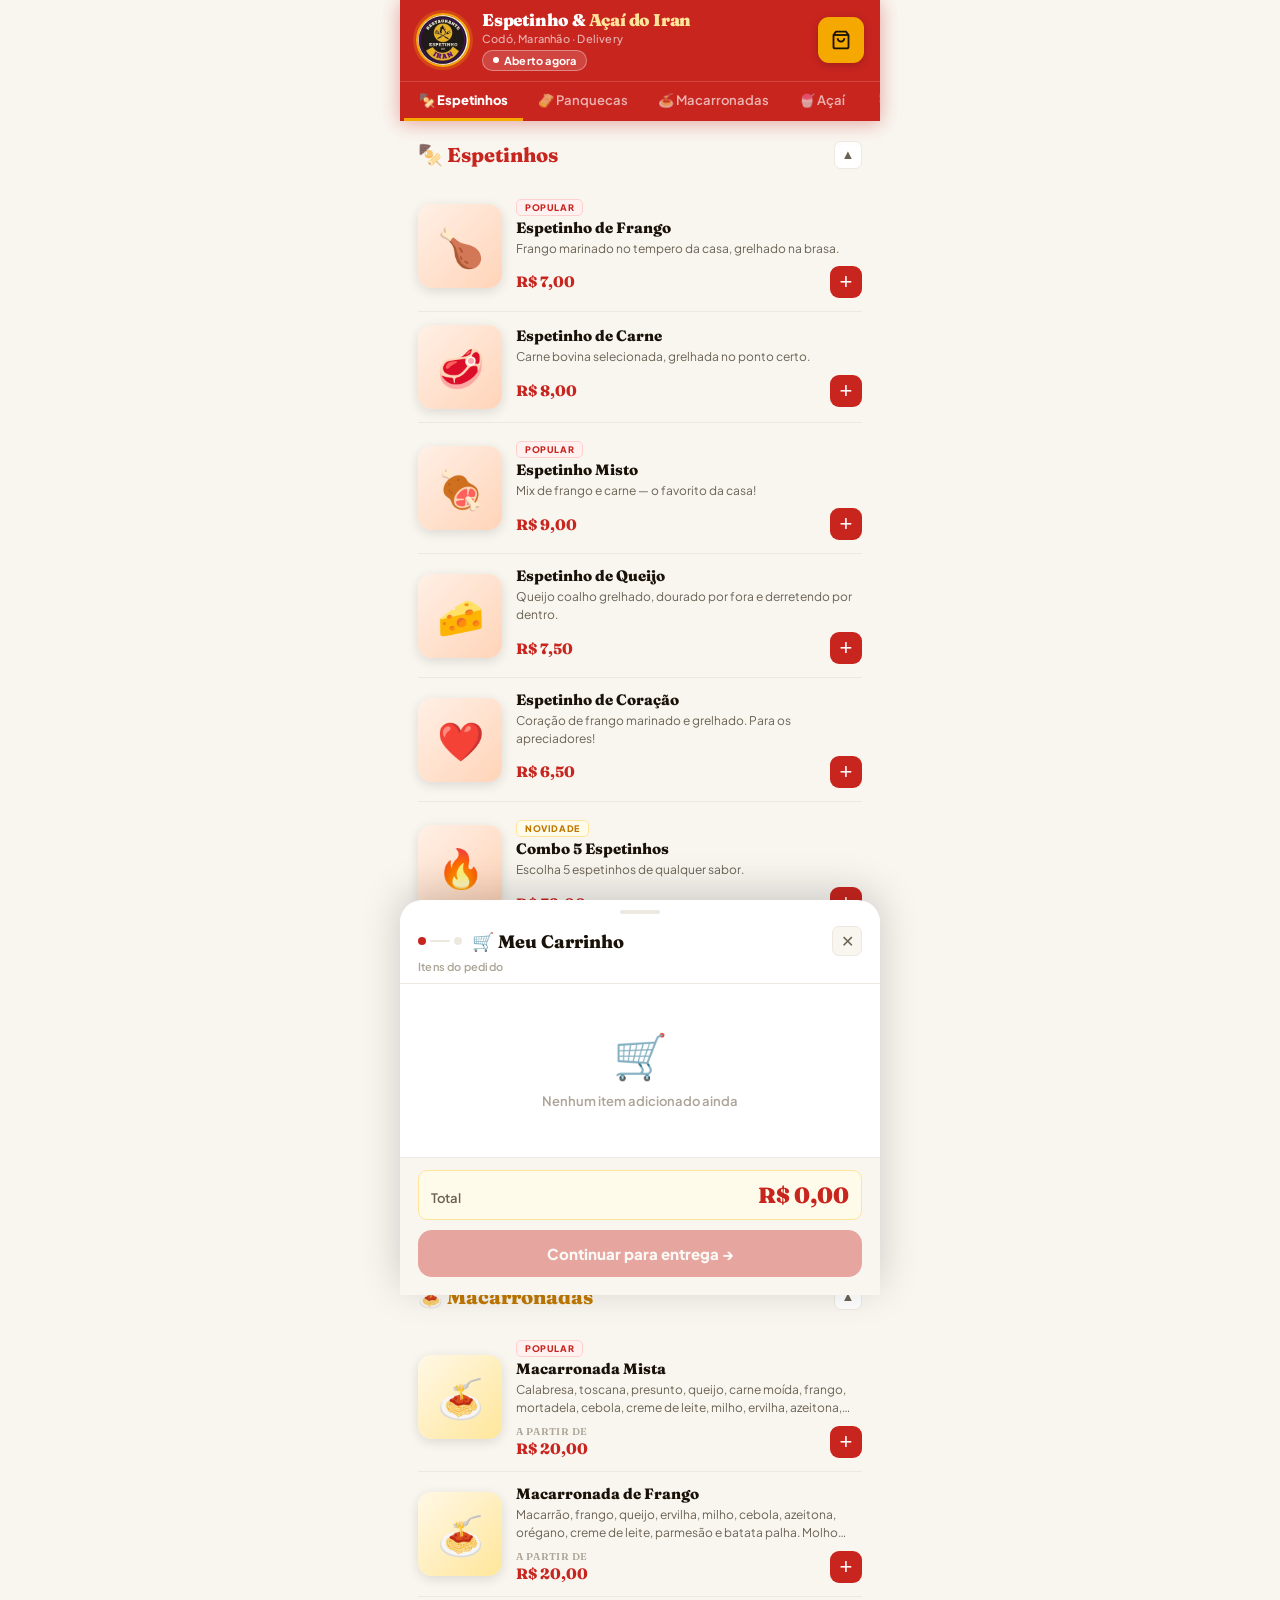
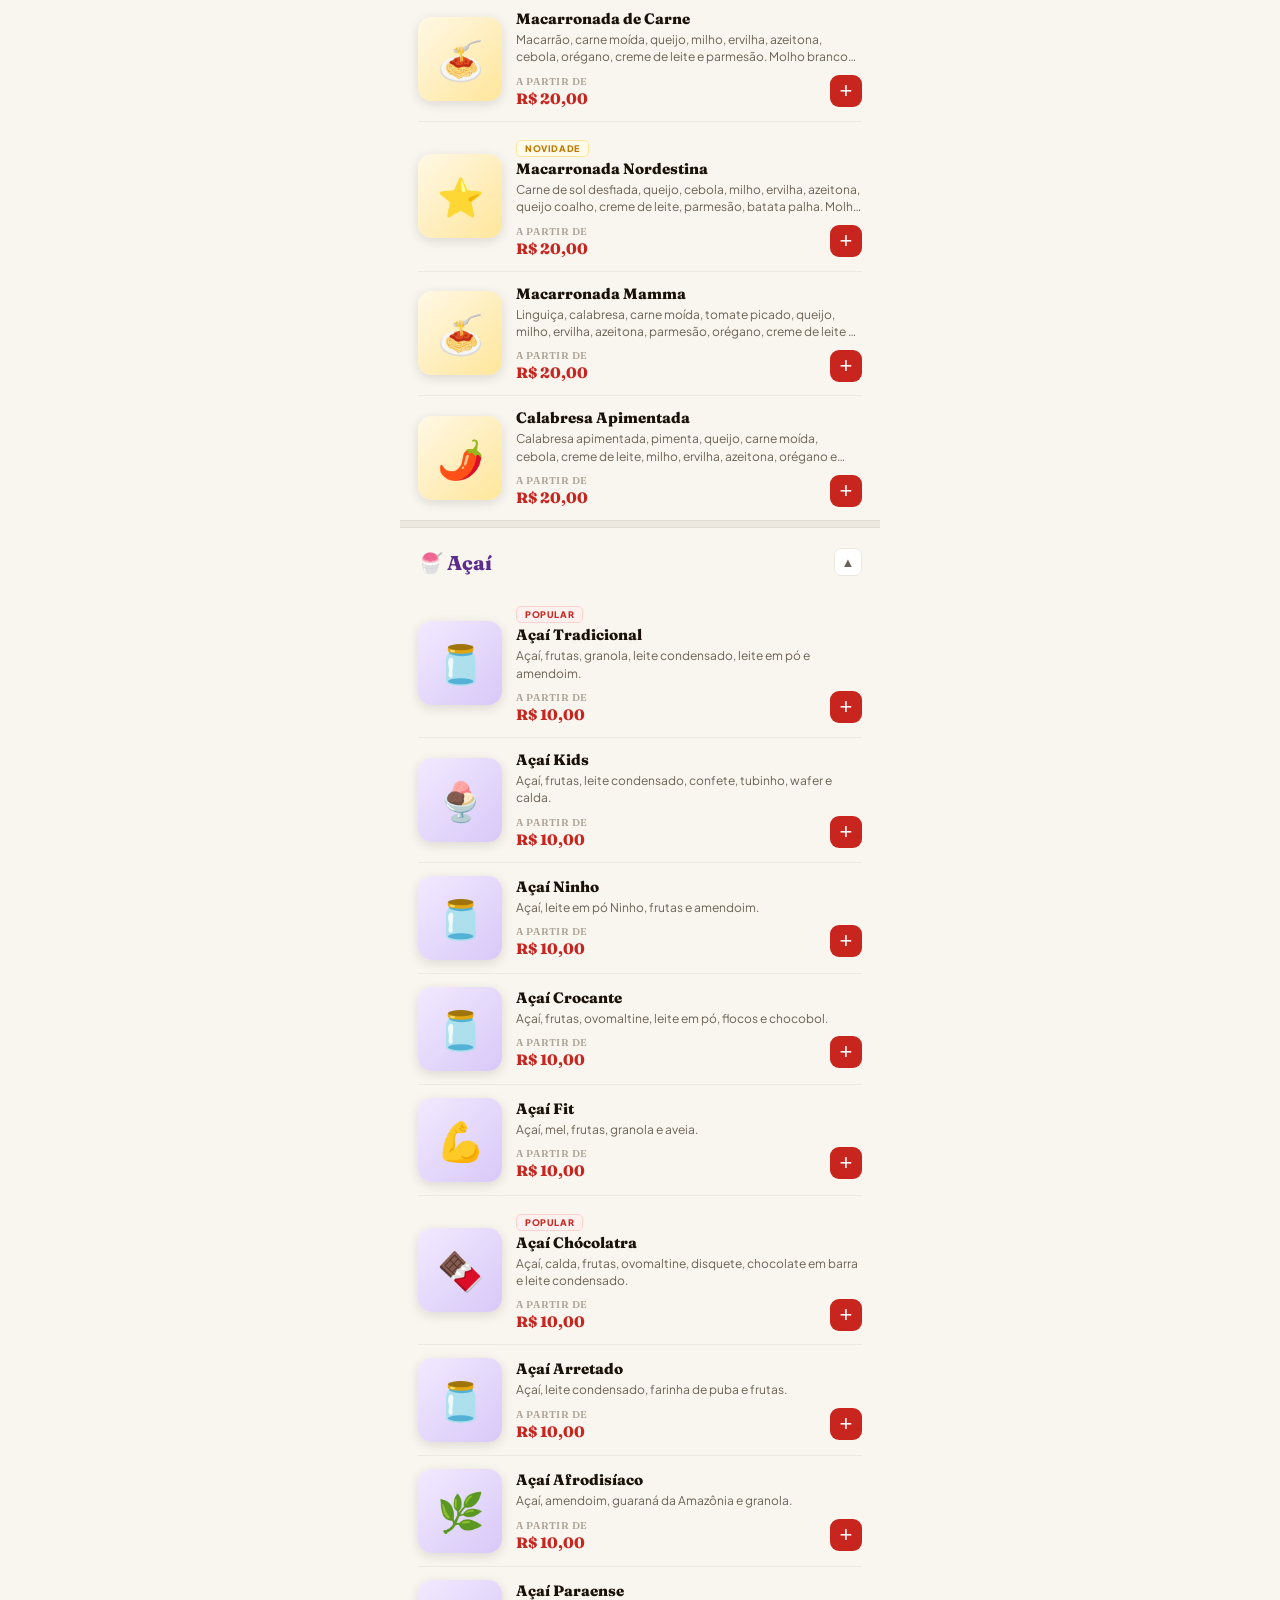
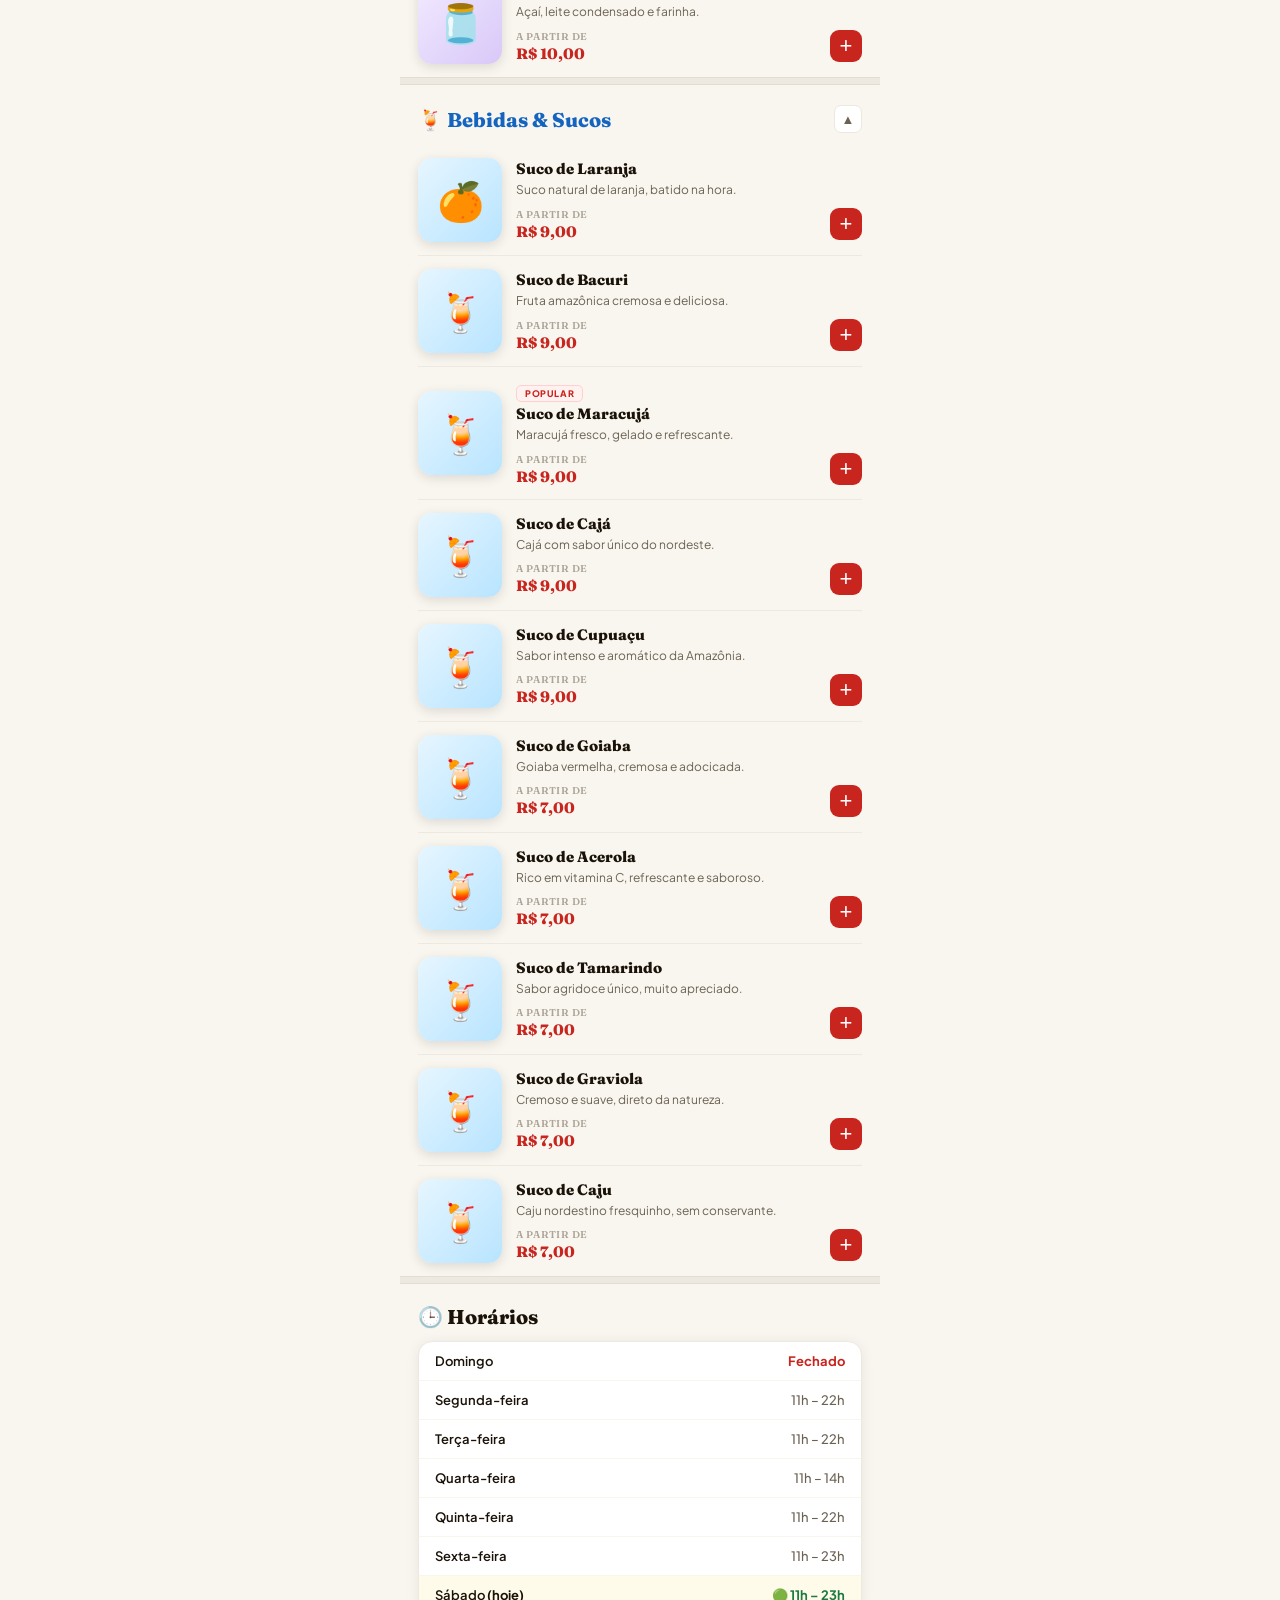
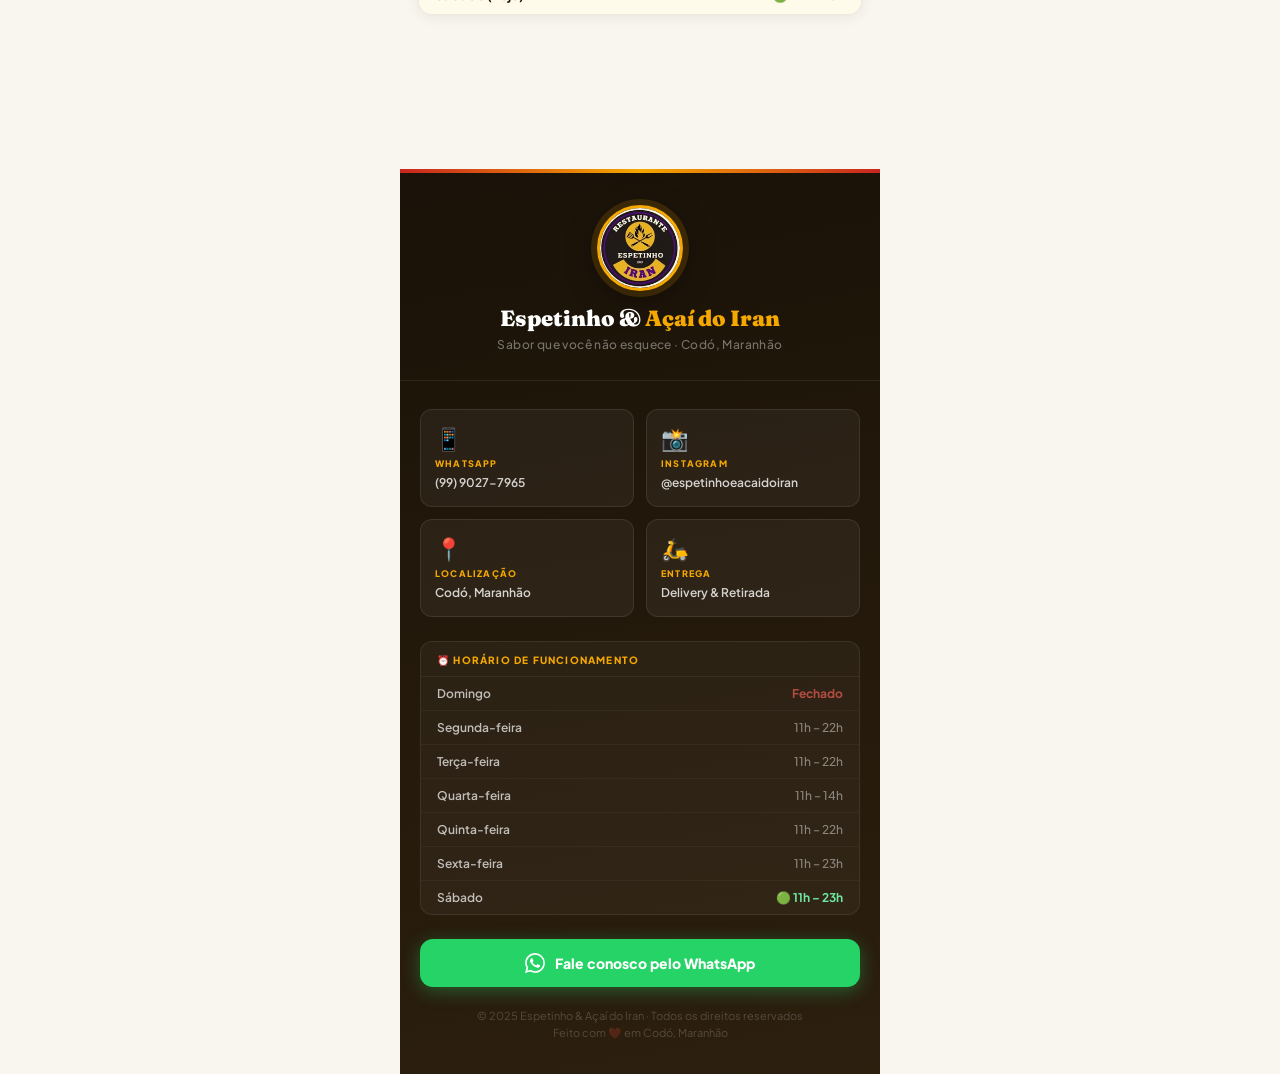
==== index.html @ 19e2e1e9 "Add files via upload" ====
<!DOCTYPE html>
<html lang="pt-BR">
<head>
  <meta charset="UTF-8">
  <meta name="viewport" content="width=device-width, initial-scale=1.0, maximum-scale=1.0, user-scalable=no">
  <meta name="description" content="Espetinho e Açaí do Iran — Delivery em Codó, MA">
  <title>Espetinho &amp; Açaí do Iran</title>
  <link rel="preconnect" href="https://fonts.googleapis.com">
  <link href="https://fonts.googleapis.com/css2?family=Fraunces:ital,opsz,wght@0,9..144,700;0,9..144,800;0,9..144,900&family=Plus+Jakarta+Sans:wght@400;500;600;700;800&display=swap" rel="stylesheet">
  <link rel="stylesheet" href="style.css">
</head>
<body>

<!-- ═══════════════ HEADER ═══════════════ -->
<header class="app-header">
  <div class="header-top">
    <img id="logoImg" alt="Logo Espetinho do Iran" class="logo-img">
    <div class="header-info">
      <div class="header-name">Espetinho &amp; <span>Açaí do Iran</span></div>
      <div class="header-sub">Codó, Maranhão · Delivery</div>
      <div class="status-pill open" id="statusPill">
        <span class="status-dot"></span>
        <span id="statusTxt">Aberto agora</span>
      </div>
    </div>
    <button class="header-cart-btn" onclick="openCart()" title="Ver carrinho">
      <svg width="20" height="20" viewBox="0 0 24 24" fill="none" stroke="currentColor" stroke-width="2.2">
        <path d="M6 2L3 6v14a2 2 0 002 2h14a2 2 0 002-2V6l-3-4z"/>
        <line x1="3" y1="6" x2="21" y2="6"/>
        <path d="M16 10a4 4 0 01-8 0"/>
      </svg>
      <span class="cart-count-badge" id="cartBadge">0</span>
    </button>
  </div>

  <div class="cat-tabs-wrap">
    <div class="cat-tabs" id="catTabsEl">
      <button class="cat-tab active" data-sec="sec-esp">🍢 Espetinhos</button>
      <button class="cat-tab" data-sec="sec-panq">🫔 Panquecas</button>
      <button class="cat-tab" data-sec="sec-mac">🍝 Macarronadas</button>
      <button class="cat-tab" data-sec="sec-acai">🍧 Açaí</button>
      <button class="cat-tab" data-sec="sec-beb">🍹 Bebidas</button>
      <button class="cat-tab" data-sec="sec-horarios">🕒 Horários</button>
    </div>
  </div>
</header>

<!-- Closed banner -->
<div id="closedBanner">
  <p>🕒 <strong>Fechado no momento.</strong> Monte seu pedido — enviaremos quando abrirmos.</p>
</div>

<!-- ═══════════════ MAIN ═══════════════ -->
<main class="main-scroll">

  <!-- ESPETINHOS -->
  <div id="sec-esp">
    <div class="section-head">
      <div class="section-title" style="color:var(--red)">🍢 Espetinhos</div>
      <button class="section-toggle" onclick="toggleSection('items-esp',this)">▲</button>
    </div>
    <div class="item-list section-items" id="items-esp"></div>
  </div>

  <div class="section-divider"></div>

  <!-- PANQUECAS -->
  <div id="sec-panq">
    <div class="section-head">
      <div class="section-title" style="color:var(--yellow-dk)">🫔 Panquecas</div>
      <button class="section-toggle" onclick="toggleSection('items-panq',this)">▲</button>
    </div>
    <div class="item-list section-items" id="items-panq"></div>
  </div>

  <div class="section-divider"></div>

  <!-- MACARRONADAS -->
  <div id="sec-mac">
    <div class="section-head">
      <div class="section-title" style="color:var(--yellow-dk)">🍝 Macarronadas</div>
      <button class="section-toggle" onclick="toggleSection('items-mac',this)">▲</button>
    </div>
    <div class="item-list section-items" id="items-mac"></div>
  </div>

  <div class="section-divider"></div>

  <!-- AÇAÍ -->
  <div id="sec-acai">
    <div class="section-head">
      <div class="section-title" style="color:var(--purple)">🍧 Açaí</div>
      <button class="section-toggle" onclick="toggleSection('items-acai',this)">▲</button>
    </div>
    <div class="item-list section-items" id="items-acai"></div>
  </div>

  <div class="section-divider"></div>

  <!-- BEBIDAS -->
  <div id="sec-beb">
    <div class="section-head">
      <div class="section-title" style="color:#1565C0">🍹 Bebidas &amp; Sucos</div>
      <button class="section-toggle" onclick="toggleSection('items-beb',this)">▲</button>
    </div>
    <div class="item-list section-items" id="items-beb"></div>
  </div>

  <div class="section-divider"></div>

  <!-- HORÁRIOS -->
  <div id="sec-horarios">
    <div class="section-head">
      <div class="section-title">🕒 Horários</div>
    </div>
    <div class="schedule-wrap">
      <div id="scheduleRows"></div>
    </div>
  </div>

</main>

<!-- ═══════════════ FOOTER ═══════════════ -->
<footer class="site-footer">
  <div class="footer-hero">
    <img id="footerLogoImg" alt="Logo" class="footer-logo">
    <div class="footer-brand-name">Espetinho &amp; <span>Açaí do Iran</span></div>
    <div class="footer-tagline">Sabor que você não esquece · Codó, Maranhão</div>
  </div>

  <div class="footer-grid">
    <div class="footer-card">
      <span class="footer-card-icon">📱</span>
      <span class="footer-card-label">WhatsApp</span>
      <span class="footer-card-val">
        <a href="https://wa.me/5599027965">(99) 9027-7965</a>
      </span>
    </div>
    <div class="footer-card">
      <span class="footer-card-icon">📸</span>
      <span class="footer-card-label">Instagram</span>
      <span class="footer-card-val">
        <a href="https://instagram.com/espetinhoeacaidoiran" target="_blank">@espetinhoeacaidoiran</a>
      </span>
    </div>
    <div class="footer-card">
      <span class="footer-card-icon">📍</span>
      <span class="footer-card-label">Localização</span>
      <span class="footer-card-val">Codó, Maranhão</span>
    </div>
    <div class="footer-card">
      <span class="footer-card-icon">🛵</span>
      <span class="footer-card-label">Entrega</span>
      <span class="footer-card-val">Delivery &amp; Retirada</span>
    </div>
  </div>

  <div class="footer-hours">
    <div class="footer-hours-title">⏰ Horário de Funcionamento</div>
    <div id="footerSchRows"></div>
  </div>

  <a href="https://wa.me/5599027965" class="footer-cta" target="_blank">
    <svg width="20" height="20" fill="currentColor" viewBox="0 0 24 24">
      <path d="M17.472 14.382c-.297-.149-1.758-.867-2.03-.967-.273-.099-.471-.148-.67.15-.197.297-.767.966-.94 1.164-.173.199-.347.223-.644.075-.297-.15-1.255-.463-2.39-1.475-.883-.788-1.48-1.761-1.653-2.059-.173-.297-.018-.458.13-.606.134-.133.298-.347.446-.52.149-.174.198-.298.298-.497.099-.198.05-.371-.025-.52-.075-.149-.669-1.612-.916-2.207-.242-.579-.487-.5-.669-.51-.173-.008-.371-.01-.57-.01-.198 0-.52.074-.792.372-.272.297-1.04 1.016-1.04 2.479 0 1.462 1.065 2.875 1.213 3.074.149.198 2.096 3.2 5.077 4.487.709.306 1.262.489 1.694.625.712.227 1.36.195 1.871.118.571-.085 1.758-.719 2.006-1.413.248-.694.248-1.289.173-1.413-.074-.124-.272-.198-.57-.347m-5.421 7.403h-.004a9.87 9.87 0 01-5.031-1.378l-.361-.214-3.741.982.998-3.648-.235-.374a9.86 9.86 0 01-1.51-5.26c.001-5.45 4.436-9.884 9.888-9.884 2.64 0 5.122 1.03 6.988 2.898a9.825 9.825 0 012.893 6.994c-.003 5.45-4.437 9.884-9.885 9.884m8.413-18.297A11.815 11.815 0 0012.05 0C5.495 0 .16 5.335.157 11.892c0 2.096.547 4.142 1.588 5.945L.057 24l6.305-1.654a11.882 11.882 0 005.683 1.448h.005c6.554 0 11.89-5.335 11.893-11.893a11.821 11.821 0 00-3.48-8.413z"/>
    </svg>
    Fale conosco pelo WhatsApp
  </a>

  <p class="footer-copy">© 2025 Espetinho &amp; Açaí do Iran · Todos os direitos reservados<br>Feito com ❤️ em Codó, Maranhão</p>
</footer>

<!-- ═══════════════ CART OVERLAY + PANEL ═══════════════ -->
<div class="cart-overlay" id="cartOverlay" onclick="closeCart()"></div>
<div class="cart-panel" id="cartPanel">
  <div class="cart-handle"></div>

  <!-- ── STEP HEADER ── -->
  <div class="cart-head">
    <div class="cart-head-top">
      <div class="cart-steps">
        <span class="cart-step-dot active" id="stepDot1"></span>
        <span class="cart-step-line"></span>
        <span class="cart-step-dot" id="stepDot2"></span>
      </div>
      <h2 id="cartTitle">🛒 Meu Carrinho</h2>
      <button class="cart-close" onclick="closeCart()">✕</button>
    </div>
    <p class="cart-step-label" id="cartStepLabel">Itens do pedido</p>
  </div>

  <!-- ── STEP 1: ITEMS ── -->
  <div class="cart-body" id="cartBody">
    <div class="cart-empty-msg">
      <div class="big">🛒</div>
      <p>Nenhum item adicionado ainda</p>
    </div>
  </div>
  <div class="cart-step1-footer" id="cartStep1Footer">
    <div class="total-row">
      <span class="total-label">Total</span>
      <span class="total-val" id="totalVal">R$ 0,00</span>
    </div>
    <button class="cart-next-btn" id="cartNextBtn" onclick="goToStep2()" disabled>
      Continuar para entrega →
    </button>
  </div>

  <!-- ── STEP 2: DELIVERY + PAYMENT ── -->
  <div class="cart-step2" id="cartStep2" style="display:none">
    <div class="cart-body cart-body-step2">
      <div class="closed-hint" id="closedHint">⏰ Fechado agora — pedido não pode ser enviado</div>

      <div class="step2-section-label">Tipo de entrega</div>
      <div class="delivery-row">
        <div class="del-opt active" id="optDelivery" onclick="setDelivery('delivery')">
          <span class="del-icon">🛵</span>
          <span class="del-label">Delivery</span>
          <span class="del-sub">Entrega em casa</span>
        </div>
        <div class="del-opt" id="optRetirada" onclick="setDelivery('retirada')">
          <span class="del-icon">🏃</span>
          <span class="del-label">Retirada</span>
          <span class="del-sub">No balcão</span>
        </div>
      </div>

      <div class="addr-form show" id="addrForm">
        <div class="step2-section-label">Endereço de entrega</div>
        <div class="form-row">
          <label>Rua / Avenida</label>
          <input class="form-input" id="fRua" type="text" placeholder="Ex: Rua das Flores">
        </div>
        <div class="form-grid">
          <div class="form-row">
            <label>Número</label>
            <input class="form-input" id="fNum" type="text" placeholder="123">
          </div>
          <div class="form-row">
            <label>Complemento</label>
            <input class="form-input" id="fComp" type="text" placeholder="Apto, bloco...">
          </div>
        </div>
        <div class="form-row">
          <label>Bairro</label>
          <input class="form-input" id="fBairro" type="text" placeholder="Ex: Centro">
        </div>
        <div class="form-row">
          <label>Ponto de referência</label>
          <input class="form-input" id="fRef" type="text" placeholder="Próximo ao mercado...">
        </div>
      </div>

      <div class="step2-section-label">Pagamento</div>
      <div class="pay-section">
        <div class="pay-opts">
          <div class="pay-opt active" data-pay="dinheiro" onclick="setPay(this)">💵 Dinheiro</div>
          <div class="pay-opt" data-pay="pix" onclick="setPay(this)">📲 Pix</div>
          <div class="pay-opt" data-pay="cartao" onclick="setPay(this)">💳 Cartão</div>
        </div>
        <div id="trocoRow">
          <div class="form-row" style="margin-top:7px">
            <label>Troco para quanto?</label>
            <input class="form-input" id="fTroco" type="number" placeholder="Ex: 50">
          </div>
        </div>
      </div>

      <div class="step2-section-label">Observações</div>
      <textarea class="obs-area" id="obsArea" placeholder="Ex: sem pimenta, bem passado..."></textarea>

      <!-- mini resumo do pedido -->
      <div class="step2-section-label">Resumo</div>
      <div class="step2-resumo" id="step2Resumo"></div>

      <div class="total-row" style="margin-top:12px">
        <span class="total-label">Total do pedido</span>
        <span class="total-val" id="totalVal2">R$ 0,00</span>
      </div>
    </div>

    <div class="cart-footer">
      <div class="step2-actions">
        <button class="cart-back-btn" onclick="goToStep1()">← Voltar</button>
        <button class="send-btn" id="sendBtn" onclick="sendWhatsApp()" disabled>
          <svg width="17" height="17" fill="currentColor" viewBox="0 0 24 24">
            <path d="M17.472 14.382c-.297-.149-1.758-.867-2.03-.967-.273-.099-.471-.148-.67.15-.197.297-.767.966-.94 1.164-.173.199-.347.223-.644.075-.297-.15-1.255-.463-2.39-1.475-.883-.788-1.48-1.761-1.653-2.059-.173-.297-.018-.458.13-.606.134-.133.298-.347.446-.52.149-.174.198-.298.298-.497.099-.198.05-.371-.025-.52-.075-.149-.669-1.612-.916-2.207-.242-.579-.487-.5-.669-.51-.173-.008-.371-.01-.57-.01-.198 0-.52.074-.792.372-.272.297-1.04 1.016-1.04 2.479 0 1.462 1.065 2.875 1.213 3.074.149.198 2.096 3.2 5.077 4.487.709.306 1.262.489 1.694.625.712.227 1.36.195 1.871.118.571-.085 1.758-.719 2.006-1.413.248-.694.248-1.289.173-1.413-.074-.124-.272-.198-.57-.347m-5.421 7.403h-.004a9.87 9.87 0 01-5.031-1.378l-.361-.214-3.741.982.998-3.648-.235-.374a9.86 9.86 0 01-1.51-5.26c.001-5.45 4.436-9.884 9.888-9.884 2.64 0 5.122 1.03 6.988 2.898a9.825 9.825 0 012.893 6.994c-.003 5.45-4.437 9.884-9.885 9.884m8.413-18.297A11.815 11.815 0 0012.05 0C5.495 0 .16 5.335.157 11.892c0 2.096.547 4.142 1.588 5.945L.057 24l6.305-1.654a11.882 11.882 0 005.683 1.448h.005c6.554 0 11.89-5.335 11.893-11.893a11.821 11.821 0 00-3.48-8.413z"/>
          </svg>
          Enviar pelo WhatsApp
        </button>
      </div>
    </div>
  </div>

</div>

<!-- ═══════════════ ITEM MODAL ═══════════════ -->
<div class="modal-overlay" id="itemModal" onclick="closeModalBg(event)">
  <div class="modal-box">
    <div class="modal-handle"></div>
    <div class="modal-hero esp-bg" id="mHero">
      <span id="mEmoji" style="font-size:76px;position:relative;z-index:1;"></span>
      <button class="modal-close-btn" onclick="closeModalFn()">✕</button>
    </div>
    <div class="modal-info">
      <div class="modal-item-name" id="mName"></div>
      <div class="modal-item-desc" id="mDesc"></div>
      <div class="modal-item-price" id="mPrice"></div>
    </div>
    <div class="modal-body" id="modalBody"></div>
    <div class="modal-footer">
      <div class="qty-row">
        <span class="qty-label">Quantidade</span>
        <button class="qty-mod" onclick="changeQty(-1)">−</button>
        <span class="qty-disp" id="qtyDisp">1</span>
        <button class="qty-mod" onclick="changeQty(1)">+</button>
      </div>
      <button class="add-to-cart-btn" onclick="confirmAdd()">
        Adicionar ao pedido &nbsp;·&nbsp; <span id="addBtnPrice">R$ 0,00</span>
      </button>
    </div>
  </div>
</div>

<!-- TOAST -->
<div class="toast" id="toast"></div>

<script src="app.js"></script>
<script>
  // Inject logo base64 (keeps logo embedded, avoids external file dependency)
  const LOGO_B64 = '[data-uri]';
  document.getElementById('logoImg').src = LOGO_B64;
  document.getElementById('footerLogoImg').src = LOGO_B64;
</script>
</body>
</html>
---- style.css ----
/* ═══════════════════════════════════════════
   ESPETINHO & AÇAÍ DO IRAN — style.css
   ═══════════════════════════════════════════ */

/* ── TOKENS ── */
:root {
  --red:       #C8251F;
  --red-dark:  #9E1C17;
  --red-soft:  #FFF1F0;
  --red-mid:   #FFD0CE;
  --yellow:    #F5A800;
  --yellow-dk: #C07800;
  --yellow-sf: #FFFBEA;
  --yellow-md: #FFE49A;
  --bg:        #F9F6F0;
  --surface:   #FFFFFF;
  --border:    #EDE8E0;
  --text:      #1A1208;
  --muted:     #6B6254;
  --subtle:    #ADA498;
  --green:     #1A7A40;
  --purple:    #5B2D8E;
  --radius:    14px;
  --shadow:    0 2px 14px rgba(0,0,0,.07);
  --shadow-md: 0 6px 28px rgba(0,0,0,.12);
}

/* ── RESET ── */
*, *::before, *::after {
  margin: 0; padding: 0;
  box-sizing: border-box;
  touch-action: manipulation;
}
html { scroll-behavior: smooth; }
body {
  font-family: 'Plus Jakarta Sans', sans-serif;
  background: var(--bg);
  color: var(--text);
  min-height: 100vh;
  max-width: 480px;
  margin: 0 auto;
  position: relative;
}

/* ════════════════════════════
   HEADER
════════════════════════════ */
.app-header {
  background: var(--red);
  position: sticky; top: 0; z-index: 80;
  box-shadow: 0 2px 18px rgba(200,37,31,.4);
}
.header-top {
  display: flex; align-items: center; gap: 12px;
  padding: 10px 16px;
}
.logo-img {
  width: 54px; height: 54px; border-radius: 50%; flex-shrink: 0;
  object-fit: cover;
  border: 2.5px solid var(--yellow);
  box-shadow: 0 0 0 3px rgba(245,168,0,.25);
}
.header-info { flex: 1; min-width: 0; }
.header-name {
  font-family: 'Fraunces', serif;
  font-size: 17px; font-weight: 900;
  color: #fff; line-height: 1.15;
  letter-spacing: -.2px;
}
.header-name span { color: var(--yellow-md); }
.header-sub {
  font-size: 11px; font-weight: 500;
  color: rgba(255,255,255,.65);
  margin-top: 2px; letter-spacing: .2px;
}
.status-pill {
  display: inline-flex; align-items: center; gap: 5px;
  font-size: 11px; font-weight: 700;
  padding: 3px 10px; border-radius: 20px;
  margin-top: 5px; border: 1.5px solid;
  width: fit-content; letter-spacing: .2px;
}
.status-pill.open  { background: rgba(255,255,255,.15); color: #fff; border-color: rgba(255,255,255,.35); }
.status-pill.closed{ background: rgba(0,0,0,.15); color: rgba(255,255,255,.6); border-color: rgba(255,255,255,.15); }
.status-dot { width: 6px; height: 6px; border-radius: 50%; background: currentColor; flex-shrink: 0; }
.status-pill.open .status-dot { animation: blink 1.3s infinite; }
@keyframes blink { 0%,100%{opacity:1} 50%{opacity:.2} }

.header-cart-btn {
  flex-shrink: 0;
  background: var(--yellow); color: var(--text);
  border: none; border-radius: 11px;
  width: 46px; height: 46px;
  display: flex; align-items: center; justify-content: center;
  cursor: pointer; position: relative;
  box-shadow: 0 2px 8px rgba(0,0,0,.2);
  transition: transform .15s, background .15s;
}
.header-cart-btn:hover { background: #e09600; transform: scale(1.06); }
.cart-count-badge {
  position: absolute; top: -5px; right: -5px;
  background: var(--red-dark); color: #fff;
  width: 18px; height: 18px; border-radius: 50%;
  font-size: 10px; font-weight: 800;
  display: none; align-items: center; justify-content: center;
  border: 2px solid var(--red);
}

/* Category tabs */
.cat-tabs-wrap {
  overflow-x: auto; white-space: nowrap;
  scrollbar-width: none;
  border-top: 1px solid rgba(255,255,255,.15);
}
.cat-tabs-wrap::-webkit-scrollbar { display: none; }
.cat-tabs { display: inline-flex; padding: 0 4px; }
.cat-tab {
  display: inline-block; padding: 10px 15px;
  font-family: 'Plus Jakarta Sans', sans-serif;
  font-size: 13px; font-weight: 600;
  color: rgba(255,255,255,.65);
  cursor: pointer; border-bottom: 3px solid transparent;
  transition: all .18s; white-space: nowrap;
  background: none; border-top: none; border-left: none; border-right: none;
}
.cat-tab:hover { color: rgba(255,255,255,.9); }
.cat-tab.active { color: #fff; border-bottom-color: var(--yellow); font-weight: 800; }

/* ── CLOSED BANNER ── */
#closedBanner {
  display: none; background: var(--yellow-sf);
  border-bottom: 1px solid var(--yellow-md);
  padding: 10px 18px; text-align: center;
}
#closedBanner.show { display: block; }
#closedBanner p { color: var(--yellow-dk); font-size: 12px; font-weight: 700; }
#closedBanner strong { color: var(--red); }

/* ════════════════════════════
   MAIN / SECTIONS
════════════════════════════ */
.main-scroll { padding: 0 0 130px; }

.section-head {
  display: flex; align-items: center; justify-content: space-between;
  padding: 20px 18px 12px;
}
.section-title {
  font-family: 'Fraunces', serif;
  font-size: 20px; font-weight: 800;
  display: flex; align-items: center; gap: 8px;
}
.section-toggle {
  width: 28px; height: 28px; border-radius: 7px;
  background: var(--surface); border: 1px solid var(--border);
  display: flex; align-items: center; justify-content: center;
  cursor: pointer; font-size: 13px; color: var(--muted);
  transition: all .15s; user-select: none;
}
.section-toggle:hover { background: var(--border); }
.section-divider {
  height: 8px; background: var(--border);
  border-top: 1px solid #E2DDD4; border-bottom: 1px solid #E2DDD4;
}

/* ════════════════════════════
   ITEM CARDS
════════════════════════════ */
.item-list { padding: 0 18px; display: flex; flex-direction: column; }
.item-card {
  display: flex; align-items: center; gap: 14px;
  padding: 13px 0;
  border-bottom: 1px solid var(--border);
  cursor: pointer; position: relative;
  transition: opacity .12s, background .12s;
  border-radius: 0;
}
.item-card:last-child { border-bottom: none; }
.item-card:active { opacity: .85; }

/* Item thumbnail — real photo */
.item-thumb {
  width: 84px; height: 84px; border-radius: 14px; flex-shrink: 0;
  overflow: hidden;
  box-shadow: 0 3px 12px rgba(0,0,0,.12);
  background: var(--border);
  display: flex; align-items: center; justify-content: center;
  font-size: 38px;
  position: relative;
}
.item-thumb img {
  width: 100%; height: 100%;
  object-fit: cover; display: block;
  transition: transform .3s;
}
.item-card:hover .item-thumb img { transform: scale(1.04); }
/* fallback color per category */
.item-thumb.esp-bg  { background: linear-gradient(135deg,#FFF0E6,#FFD4B8); }
.item-thumb.panq-bg { background: linear-gradient(135deg,#FFFCE6,#FFDEA0); }
.item-thumb.mac-bg  { background: linear-gradient(135deg,#FFF8E6,#FFE69A); }
.item-thumb.acai-bg { background: linear-gradient(135deg,#F2EAFF,#D8C8F8); }
.item-thumb.beb-bg  { background: linear-gradient(135deg,#E6F6FF,#B8E4FF); }

.item-content { flex: 1; min-width: 0; }
.item-badge-row { margin-bottom: 4px; }
.ibadge {
  font-size: 9px; font-weight: 800;
  padding: 2px 8px; border-radius: 5px;
  letter-spacing: .6px; text-transform: uppercase;
}
.ibadge-hot { background: var(--red-soft); color: var(--red); border: 1px solid var(--red-mid); }
.ibadge-new { background: var(--yellow-sf); color: var(--yellow-dk); border: 1px solid var(--yellow-md); }

.item-name {
  font-family: 'Fraunces', serif;
  font-weight: 800; font-size: 15px;
  color: var(--text); margin-bottom: 3px; line-height: 1.2;
}
.item-desc {
  font-size: 12px; font-weight: 400;
  color: var(--muted); line-height: 1.45;
  display: -webkit-box; -webkit-line-clamp: 2;
  -webkit-box-orient: vertical; overflow: hidden;
}
.item-price-row {
  display: flex; align-items: center;
  justify-content: space-between; margin-top: 9px;
}
.item-price {
  font-family: 'Fraunces', serif;
  font-size: 15px; font-weight: 800; color: var(--red);
}
.item-price-from {
  font-size: 10px; font-weight: 600; color: var(--subtle);
  display: block; margin-bottom: 1px; text-transform: uppercase; letter-spacing: .4px;
}
.item-add-btn {
  width: 32px; height: 32px; border-radius: 9px;
  background: var(--red); border: none; color: #fff;
  font-size: 22px; line-height: 1; cursor: pointer;
  display: flex; align-items: center; justify-content: center;
  transition: all .14s; flex-shrink: 0;
}
.item-add-btn:hover { background: var(--red-dark); }
.item-add-btn:active { transform: scale(.9); }

.section-items.collapsed { display: none; }

/* ════════════════════════════
   SCHEDULE
════════════════════════════ */
.schedule-wrap {
  margin: 0 18px 24px;
  background: var(--surface);
  border-radius: var(--radius);
  border: 1px solid var(--border);
  overflow: hidden; box-shadow: var(--shadow);
}
.sch-row {
  display: flex; justify-content: space-between; align-items: center;
  padding: 11px 16px; border-bottom: 1px solid var(--bg);
  font-size: 13px;
}
.sch-row:last-child { border: none; }
.sch-row.today { background: var(--yellow-sf); }
.sch-day { font-weight: 600; }
.sch-time { font-weight: 500; color: var(--muted); }
.sch-time.closed-day { color: var(--red); font-weight: 700; }
.sch-time.open-now   { color: var(--green); font-weight: 700; }

/* ════════════════════════════
   CART PANEL — 2 ETAPAS
════════════════════════════ */
.cart-overlay {
  display: none; position: fixed; inset: 0;
  background: rgba(0,0,0,.5); backdrop-filter: blur(3px);
  z-index: 190; pointer-events: none;
}
.cart-overlay.open { display: block; pointer-events: auto; }

.cart-panel {
  position: fixed; bottom: 0; left: 50%;
  transform: translateX(-50%) translateY(100%);
  width: 100%; max-width: 480px;
  background: var(--surface);
  border-radius: 22px 22px 0 0;
  z-index: 192; max-height: 92vh;
  display: flex; flex-direction: column;
  transition: transform .3s cubic-bezier(.4,0,.2,1);
  box-shadow: 0 -8px 40px rgba(0,0,0,.18);
}
.cart-panel.open { transform: translateX(-50%) translateY(0); }

.cart-handle {
  width: 40px; height: 4px; border-radius: 2px;
  background: var(--border); margin: 10px auto 0; flex-shrink: 0;
}

/* ── HEAD ── */
.cart-head {
  padding: 12px 18px 10px;
  border-bottom: 1px solid var(--border); flex-shrink: 0;
}
.cart-head-top {
  display: flex; align-items: center; gap: 10px;
}
.cart-head h2 {
  font-family: 'Fraunces', serif;
  font-size: 18px; font-weight: 800; flex: 1;
}
.cart-close {
  width: 30px; height: 30px; border-radius: 7px;
  background: var(--bg); border: 1px solid var(--border);
  cursor: pointer; font-size: 16px; color: var(--muted);
  display: flex; align-items: center; justify-content: center;
  transition: all .13s; flex-shrink: 0;
}
.cart-close:hover { background: var(--border); }

/* step dots */
.cart-steps {
  display: flex; align-items: center; gap: 4px; flex-shrink: 0;
}
.cart-step-dot {
  width: 8px; height: 8px; border-radius: 50%;
  background: var(--border); transition: background .2s;
}
.cart-step-dot.active { background: var(--red); }
.cart-step-line {
  width: 20px; height: 2px; background: var(--border); border-radius: 1px;
}
.cart-step-label {
  font-size: 11px; font-weight: 600; color: var(--subtle);
  margin-top: 4px; letter-spacing: .2px;
}

/* ── STEP 1 BODY ── */
.cart-body {
  padding: 6px 18px 12px;
  overflow-y: auto; flex: 1;
  -webkit-overflow-scrolling: touch;
  overscroll-behavior: contain;
}
.cart-empty-msg { text-align: center; padding: 36px 0; color: var(--subtle); }
.cart-empty-msg .big { font-size: 44px; margin-bottom: 10px; }
.cart-empty-msg p { font-size: 13px; font-weight: 600; }

/* ── STEP 1 FOOTER ── */
.cart-step1-footer {
  padding: 12px 18px 18px;
  border-top: 1px solid var(--border);
  background: var(--bg); flex-shrink: 0;
}
.cart-next-btn {
  width: 100%; padding: 14px;
  background: var(--red); color: #fff; border: none;
  border-radius: var(--radius);
  font-family: 'Plus Jakarta Sans', sans-serif;
  font-weight: 800; font-size: 15px; cursor: pointer;
  transition: background .15s;
  margin-top: 10px;
}
.cart-next-btn:hover:not(:disabled) { background: var(--red-dark); }
.cart-next-btn:disabled { opacity: .38; cursor: not-allowed; }

/* ── CART ITEMS ── */
.cart-item-row {
  display: flex; align-items: flex-start; justify-content: space-between;
  gap: 10px; padding: 13px 0;
  border-bottom: 1px solid var(--border);
}
.cart-item-row:last-child { border-bottom: none; }

.ci-tag {
  width: 38px; height: 38px; border-radius: 10px; flex-shrink: 0;
  display: flex; align-items: center; justify-content: center; font-size: 20px;
}
.ci-tag.esp-bg  { background: linear-gradient(135deg,#FFF0E6,#FFD4B8); }
.ci-tag.panq-bg { background: linear-gradient(135deg,#FFFCE6,#FFDEA0); }
.ci-tag.mac-bg  { background: linear-gradient(135deg,#FFF8E6,#FFE69A); }
.ci-tag.acai-bg { background: linear-gradient(135deg,#F2EAFF,#D8C8F8); }
.ci-tag.beb-bg  { background: linear-gradient(135deg,#E6F6FF,#B8E4FF); }

.ci-info { flex: 1; min-width: 0; }
.ci-name {
  font-weight: 800; font-size: 13px;
  color: var(--text); display: block; margin-bottom: 5px; line-height: 1.3;
}
.ci-details { display: flex; flex-direction: column; gap: 2px; }
.ci-det-line {
  font-size: 11px; color: var(--muted);
  font-weight: 600; line-height: 1.4; display: block;
}
.ci-det-line::before { content: '▸ '; opacity: .45; font-size: 9px; }
.ci-qty-row {
  display: flex; align-items: center; gap: 6px; margin-top: 7px;
}
.ci-qty-btn {
  width: 22px; height: 22px; border-radius: 6px;
  background: var(--bg); border: 1.5px solid var(--border);
  cursor: pointer; font-size: 14px; font-weight: 800; color: var(--text);
  display: flex; align-items: center; justify-content: center;
  transition: background .12s; line-height: 1;
}
.ci-qty-btn:hover { background: var(--border); }
.ci-qty-btn.remove { border-color: var(--red-mid); color: var(--red); }
.ci-qty-btn.remove:hover { background: var(--red-soft); }
.ci-qty-num { font-size: 13px; font-weight: 800; min-width: 18px; text-align: center; }

.ci-right { flex-shrink: 0; display: flex; flex-direction: column; align-items: flex-end; gap: 4px; padding-top: 1px; }
.ci-price {
  font-family: 'Fraunces', serif;
  font-size: 15px; font-weight: 800; color: var(--red); white-space: nowrap;
}
.ci-remove {
  background: none; border: 1.5px solid var(--border);
  border-radius: 50%; width: 22px; height: 22px;
  cursor: pointer; color: var(--subtle); font-size: 9px;
  display: flex; align-items: center; justify-content: center;
  transition: all .13s; margin-top: 2px;
}
.ci-remove:hover { background: var(--red-soft); border-color: var(--red-mid); color: var(--red); }

/* ── STEP 2 ── */
.cart-step2 {
  display: flex; flex-direction: column; flex: 1; overflow: hidden;
}
.cart-body-step2 {
  padding: 10px 18px 16px;
  overflow-y: auto; flex: 1;
  -webkit-overflow-scrolling: touch;
  overscroll-behavior: contain;
}
.step2-section-label {
  font-size: 10px; font-weight: 800; color: var(--muted);
  letter-spacing: 1px; text-transform: uppercase;
  margin: 14px 0 8px; display: block;
}
.step2-section-label:first-child { margin-top: 4px; }

/* mini resumo no step2 */
.step2-resumo {
  background: var(--bg); border-radius: 10px;
  border: 1px solid var(--border); overflow: hidden;
}
.step2-resumo-item {
  display: flex; justify-content: space-between; align-items: center;
  padding: 9px 12px; font-size: 12px; font-weight: 700;
  border-bottom: 1px solid var(--border); gap: 8px;
}
.step2-resumo-item:last-child { border-bottom: none; }
.step2-resumo-name { color: var(--text); flex: 1; }
.step2-resumo-qty { color: var(--muted); font-size: 11px; }
.step2-resumo-price { color: var(--red); font-family: 'Fraunces', serif; white-space: nowrap; }

/* step 2 actions */
.step2-actions {
  display: flex; gap: 8px; align-items: stretch;
}
.cart-back-btn {
  flex-shrink: 0; padding: 14px 16px;
  background: var(--bg); color: var(--muted);
  border: 1.5px solid var(--border); border-radius: var(--radius);
  font-family: 'Plus Jakarta Sans', sans-serif;
  font-weight: 700; font-size: 13px; cursor: pointer;
  transition: all .14s; white-space: nowrap;
}
.cart-back-btn:hover { background: var(--border); color: var(--text); }

/* cart footer (step 2 bottom) */
.cart-footer {
  padding: 12px 18px 18px;
  border-top: 1px solid var(--border);
  background: var(--bg); flex-shrink: 0;
}

.closed-hint {
  text-align: center; padding: 9px 12px;
  background: var(--red-soft); border-radius: 8px;
  font-size: 12px; font-weight: 700; color: var(--red);
  margin-bottom: 10px; display: none;
  border: 1px solid var(--red-mid);
}
.closed-hint.show { display: block; }

.delivery-row { display: grid; grid-template-columns: 1fr 1fr; gap: 7px; margin-bottom: 4px; }
.del-opt {
  border: 1.5px solid var(--border); background: var(--surface);
  border-radius: 10px; padding: 10px 8px; text-align: center;
  cursor: pointer; transition: all .14s;
}
.del-opt:hover { border-color: var(--red-mid); }
.del-opt.active { border-color: var(--red); background: var(--red-soft); }
.del-icon { font-size: 18px; display: block; margin-bottom: 3px; }
.del-label { font-size: 12px; font-weight: 700; }
.del-sub   { font-size: 10px; color: var(--muted); }

.addr-form { display: none; }
.addr-form.show { display: block; }
.form-row { margin-bottom: 8px; }
.form-row label {
  display: block; font-size: 10px; font-weight: 800;
  color: var(--muted); letter-spacing: 1px;
  text-transform: uppercase; margin-bottom: 4px;
}
.form-input {
  width: 100%; padding: 9px 12px;
  border: 1.5px solid var(--border); border-radius: 9px;
  background: var(--surface); color: var(--text);
  font-family: 'Plus Jakarta Sans', sans-serif; font-size: 13px;
  outline: none; transition: border .14s;
}
.form-input:focus { border-color: var(--red); }
.form-input::placeholder { color: var(--subtle); }
.form-input.error { border-color: var(--red); }
.form-grid { display: grid; grid-template-columns: 1fr 1fr; gap: 7px; }

.pay-section { margin-bottom: 4px; }
.pay-label {
  font-size: 10px; font-weight: 800; color: var(--muted);
  letter-spacing: 1px; text-transform: uppercase;
  margin-bottom: 7px; display: block;
}
.pay-opts { display: flex; gap: 6px; flex-wrap: wrap; }
.pay-opt {
  border: 1.5px solid var(--border); background: var(--surface);
  border-radius: 8px; padding: 6px 12px;
  cursor: pointer; font-size: 12px; font-weight: 600; color: var(--muted);
  transition: all .13s; font-family: 'Plus Jakarta Sans', sans-serif;
}
.pay-opt:hover { border-color: var(--red-mid); color: var(--text); }
.pay-opt.active { border-color: var(--red); color: var(--red); background: var(--red-soft); }

#trocoRow { display: none; margin-top: 7px; }
#trocoRow.show { display: block; }

.obs-area {
  width: 100%; padding: 9px 12px; height: 56px;
  border: 1.5px solid var(--border); border-radius: 9px;
  background: var(--surface); color: var(--text);
  font-family: 'Plus Jakarta Sans', sans-serif; font-size: 13px;
  outline: none; resize: none; transition: border .14s;
  margin-bottom: 4px; display: block;
}
.obs-area:focus { border-color: var(--red); }
.obs-area::placeholder { color: var(--subtle); }

.total-row {
  display: flex; justify-content: space-between; align-items: baseline;
  padding: 10px 12px;
  background: var(--yellow-sf); border-radius: 9px;
  border: 1px solid var(--yellow-md);
}
.total-label { font-size: 13px; font-weight: 600; color: var(--muted); }
.total-val {
  font-family: 'Fraunces', serif;
  font-size: 22px; font-weight: 900; color: var(--red);
}

.send-btn {
  flex: 1; padding: 14px;
  background: #25D366; border: none; border-radius: var(--radius);
  color: #fff; font-family: 'Plus Jakarta Sans', sans-serif;
  font-weight: 800; font-size: 14px; cursor: pointer;
  display: flex; align-items: center; justify-content: center; gap: 7px;
  transition: all .18s; box-shadow: 0 3px 14px rgba(37,211,102,.3);
}
.send-btn:hover:not(:disabled) { background: #1EBE58; }
.send-btn:disabled { opacity: .38; cursor: not-allowed; }

/* ════════════════════════════
   ITEM MODAL
════════════════════════════ */
.modal-overlay {
  display: none; position: fixed; inset: 0;
  background: rgba(0,0,0,.55); backdrop-filter: blur(4px);
  z-index: 200; align-items: flex-end; justify-content: center;
}
.modal-overlay.open { display: flex; }
.modal-box {
  background: var(--surface); width: 100%; max-width: 480px;
  max-height: 92vh; overflow-y: auto;
  border-radius: 22px 22px 0 0;
  animation: slideUp .26s cubic-bezier(.4,0,.2,1);
  display: flex; flex-direction: column;
  -webkit-overflow-scrolling: touch;
  overscroll-behavior: contain;
}
@keyframes slideUp { from{transform:translateY(30px);opacity:0} to{transform:translateY(0);opacity:1} }

.modal-handle {
  width: 40px; height: 4px; border-radius: 2px;
  background: var(--border); margin: 10px auto 0; flex-shrink: 0;
}
.modal-hero {
  width: 100%; height: 190px;
  display: flex; align-items: center; justify-content: center;
  font-size: 76px; flex-shrink: 0; position: relative;
  background-size: cover; background-position: center;
}
.modal-hero::after {
  content: ''; position: absolute; inset: 0;
  background: linear-gradient(to top, rgba(0,0,0,.35) 0%, transparent 50%);
}
.modal-hero.esp-bg  { background-color: #FFD4B8; }
.modal-hero.panq-bg { background-color: #FFDEA0; }
.modal-hero.mac-bg  { background-color: #FFE69A; }
.modal-hero.acai-bg { background-color: #D8C8F8; }
.modal-hero.beb-bg  { background-color: #B8E4FF; }

.modal-close-btn {
  position: absolute; top: 12px; right: 12px; z-index: 1;
  width: 32px; height: 32px; border-radius: 8px;
  background: rgba(255,255,255,.9); border: 1px solid var(--border);
  cursor: pointer; color: var(--muted); font-size: 15px;
  display: flex; align-items: center; justify-content: center;
  backdrop-filter: blur(4px); transition: all .13s;
}
.modal-close-btn:hover { background: var(--surface); }

.modal-info { padding: 16px 18px 0; flex-shrink: 0; }
.modal-item-name {
  font-family: 'Fraunces', serif;
  font-size: 22px; font-weight: 900; margin-bottom: 5px;
}
.modal-item-desc {
  font-size: 13px; font-weight: 400; color: var(--muted);
  line-height: 1.6; margin-bottom: 8px;
}
.modal-item-price {
  font-family: 'Fraunces', serif;
  font-size: 18px; font-weight: 800; color: var(--red);
  padding-bottom: 14px; border-bottom: 1px solid var(--border);
}

.modal-body { padding: 14px 18px; flex: 1; }

/* Complement sections */
.comp-section { margin-bottom: 18px; }
.comp-title {
  font-size: 10px; font-weight: 800; color: var(--muted);
  letter-spacing: 1.5px; text-transform: uppercase;
  margin-bottom: 9px; display: flex; align-items: center; gap: 8px;
}
.comp-title::after { content: ''; flex: 1; height: 1px; background: var(--border); }
.comp-sub { font-size: 10px; color: var(--subtle); letter-spacing: 0; text-transform: none; font-weight: 500; margin-left: 3px; }
.comp-grid { display: grid; grid-template-columns: 1fr 1fr; gap: 7px; }
.comp-item {
  display: flex; align-items: center; gap: 7px;
  padding: 9px 10px; border-radius: 9px;
  border: 1.5px solid var(--border); background: var(--surface);
  cursor: pointer; transition: all .13s;
  font-size: 12px; font-weight: 500; user-select: none;
}
.comp-item:hover { border-color: var(--red-mid); }
.comp-item.selected { border-color: var(--red); background: var(--red-soft); color: var(--red); font-weight: 700; }
.comp-check {
  width: 15px; height: 15px; border-radius: 4px;
  border: 1.5px solid var(--border); flex-shrink: 0;
  display: flex; align-items: center; justify-content: center;
  font-size: 8px; transition: all .13s;
}
.comp-item.selected .comp-check { border-color: var(--red); background: var(--red); color: #fff; }
.comp-extra { margin-left: auto; font-size: 10px; color: var(--subtle); font-weight: 700; }
.comp-item.selected .comp-extra { color: var(--red); }

/* Size selector */
.size-grid { display: grid; grid-template-columns: repeat(3,1fr); gap: 8px; }
.size-btn {
  display: flex; flex-direction: column; align-items: center;
  padding: 11px 6px; border-radius: 11px;
  border: 2px solid var(--border); background: var(--surface);
  cursor: pointer; transition: all .14s; user-select: none;
  gap: 3px;
}
.size-btn:hover { border-color: var(--red-mid); }
.size-btn.selected { border-color: var(--red); background: var(--red-soft); }
.size-label { font-size: 14px; font-weight: 800; color: var(--text); }
.size-btn.selected .size-label { color: var(--red); }
.size-price { font-size: 11px; font-weight: 600; color: var(--muted); }
.size-btn.selected .size-price { color: var(--red-dark); }

/* Modal footer */
.modal-footer { padding: 14px 18px; border-top: 1px solid var(--border); flex-shrink: 0; }
.qty-row { display: flex; align-items: center; gap: 10px; margin-bottom: 12px; }
.qty-label { font-size: 13px; font-weight: 700; color: var(--muted); flex: 1; }
.qty-mod {
  width: 34px; height: 34px; border-radius: 9px;
  background: var(--bg); border: 1.5px solid var(--border);
  cursor: pointer; font-size: 20px; font-weight: 700; color: var(--text);
  display: flex; align-items: center; justify-content: center;
  transition: all .13s;
}
.qty-mod:hover { background: var(--border); }
.qty-disp { font-family: 'Fraunces', serif; font-size: 20px; font-weight: 800; min-width: 30px; text-align: center; }
.add-to-cart-btn {
  width: 100%; padding: 14px;
  background: var(--red); color: #fff; border: none;
  border-radius: var(--radius);
  font-family: 'Plus Jakarta Sans', sans-serif; font-weight: 800; font-size: 15px;
  cursor: pointer; display: flex; align-items: center; justify-content: center; gap: 7px;
  transition: background .15s;
}
.add-to-cart-btn:hover { background: var(--red-dark); }

/* ════════════════════════════
   FOOTER
════════════════════════════ */
.site-footer {
  background: linear-gradient(170deg, #1A1208 0%, #2C1F0E 100%);
  padding: 0 0 32px;
  position: relative; overflow: hidden;
}
.site-footer::before {
  content: '';
  position: absolute; top: 0; left: 0; right: 0; height: 4px;
  background: linear-gradient(90deg, var(--red), var(--yellow), var(--red));
}

.footer-hero {
  display: flex; flex-direction: column; align-items: center;
  padding: 36px 24px 28px;
  border-bottom: 1px solid rgba(255,255,255,.08);
  margin-bottom: 28px;
}
.footer-logo {
  width: 86px; height: 86px; border-radius: 50%;
  object-fit: cover;
  border: 3px solid var(--yellow);
  box-shadow: 0 0 0 6px rgba(245,168,0,.15), 0 8px 32px rgba(0,0,0,.4);
  margin-bottom: 14px;
}
.footer-brand-name {
  font-family: 'Fraunces', serif;
  font-size: 22px; font-weight: 900; color: #fff;
  text-align: center; line-height: 1.2; margin-bottom: 6px;
}
.footer-brand-name span { color: var(--yellow); }
.footer-tagline {
  font-size: 12px; font-weight: 500;
  color: rgba(255,255,255,.4); letter-spacing: .4px; text-align: center;
}

.footer-grid {
  display: grid; grid-template-columns: 1fr 1fr;
  gap: 12px; padding: 0 20px 24px;
}
.footer-card {
  background: rgba(255,255,255,.05);
  border: 1px solid rgba(255,255,255,.09);
  border-radius: 12px; padding: 14px;
  display: flex; flex-direction: column; align-items: flex-start; gap: 6px;
}
.footer-card-icon { font-size: 22px; }
.footer-card-label {
  font-size: 9px; font-weight: 800; color: var(--yellow);
  letter-spacing: 1.2px; text-transform: uppercase;
}
.footer-card-val {
  font-size: 12px; font-weight: 600;
  color: rgba(255,255,255,.8); line-height: 1.4;
}
.footer-card-val a {
  color: rgba(255,255,255,.8); text-decoration: none;
}
.footer-card-val a:hover { color: var(--yellow); }

/* hours table in footer */
.footer-hours {
  margin: 0 20px 24px;
  background: rgba(255,255,255,.04);
  border: 1px solid rgba(255,255,255,.08);
  border-radius: 12px; overflow: hidden;
}
.footer-hours-title {
  padding: 12px 16px 10px;
  font-size: 10px; font-weight: 800; color: var(--yellow);
  letter-spacing: 1.2px; text-transform: uppercase;
  border-bottom: 1px solid rgba(255,255,255,.06);
}
.fsch-row {
  display: flex; justify-content: space-between; align-items: center;
  padding: 9px 16px; font-size: 12px;
  border-bottom: 1px solid rgba(255,255,255,.04);
}
.fsch-row:last-child { border: none; }
.fsch-day { font-weight: 600; color: rgba(255,255,255,.7); }
.fsch-time { font-weight: 500; color: rgba(255,255,255,.45); }
.fsch-time.f-closed { color: rgba(255,100,90,.65); font-weight: 700; }
.fsch-time.f-today  { color: #6EE7A0; font-weight: 700; }

/* CTA button in footer */
.footer-cta {
  display: flex; align-items: center; justify-content: center; gap: 10px;
  margin: 0 20px 20px;
  background: #25D366; color: #fff;
  border: none; border-radius: 13px; padding: 14px 20px;
  font-family: 'Plus Jakarta Sans', sans-serif;
  font-weight: 800; font-size: 14px; cursor: pointer;
  text-decoration: none;
  box-shadow: 0 4px 18px rgba(37,211,102,.35);
  transition: all .18s;
}
.footer-cta:hover { background: #1EBE58; transform: translateY(-1px); }

.footer-copy {
  text-align: center; font-size: 11px;
  color: rgba(255,255,255,.2); padding: 0 20px;
  line-height: 1.6;
}

/* ── TOAST ── */
.toast {
  position: fixed; bottom: 20px; left: 50%; transform: translateX(-50%);
  background: var(--text); color: #fff;
  padding: 11px 20px; border-radius: 11px;
  font-size: 13px; font-weight: 700; z-index: 500;
  opacity: 0; pointer-events: none; white-space: nowrap;
  transition: opacity .22s;
  display: flex; align-items: center; gap: 8px;
  box-shadow: 0 8px 28px rgba(0,0,0,.22);
  max-width: 90vw;
}
.toast.show { opacity: 1; }

/* ── SCROLLBAR ── */
::-webkit-scrollbar { width: 4px; }
::-webkit-scrollbar-track { background: transparent; }
::-webkit-scrollbar-thumb { background: var(--border); border-radius: 2px; }
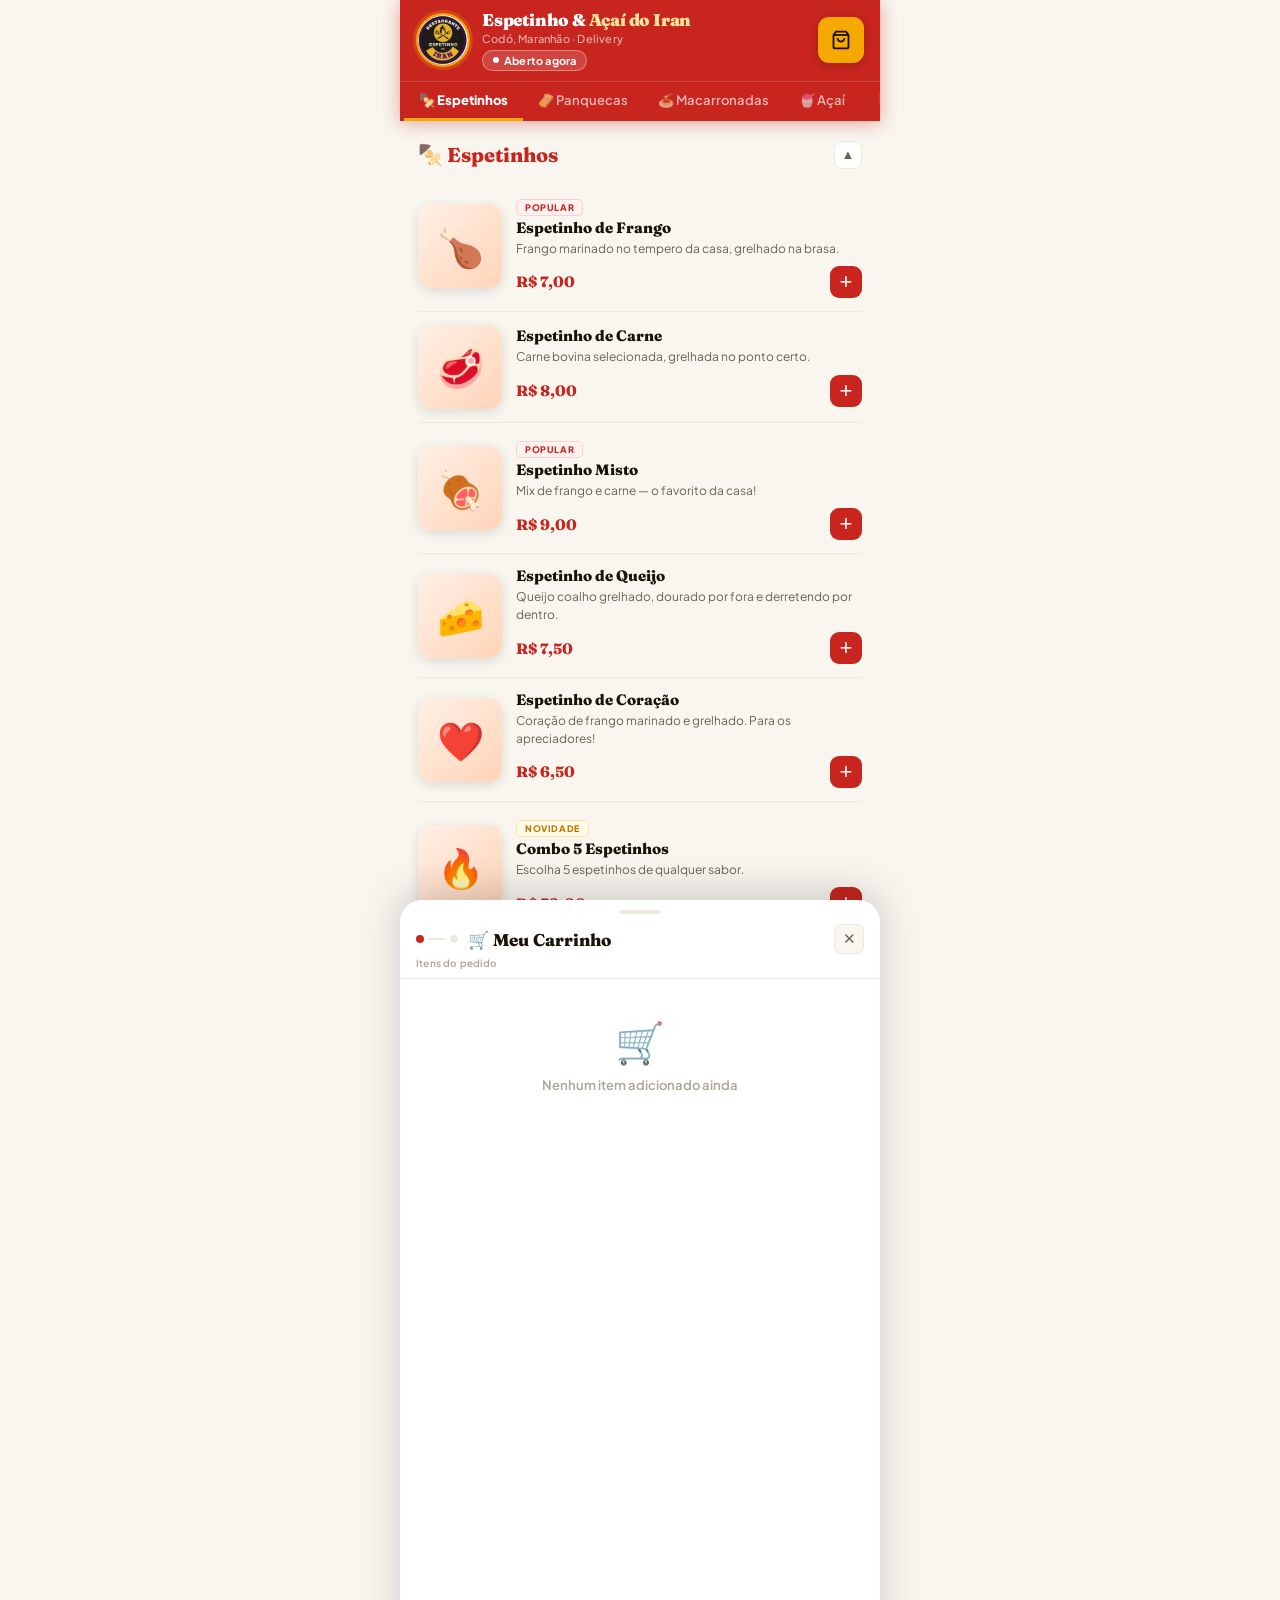
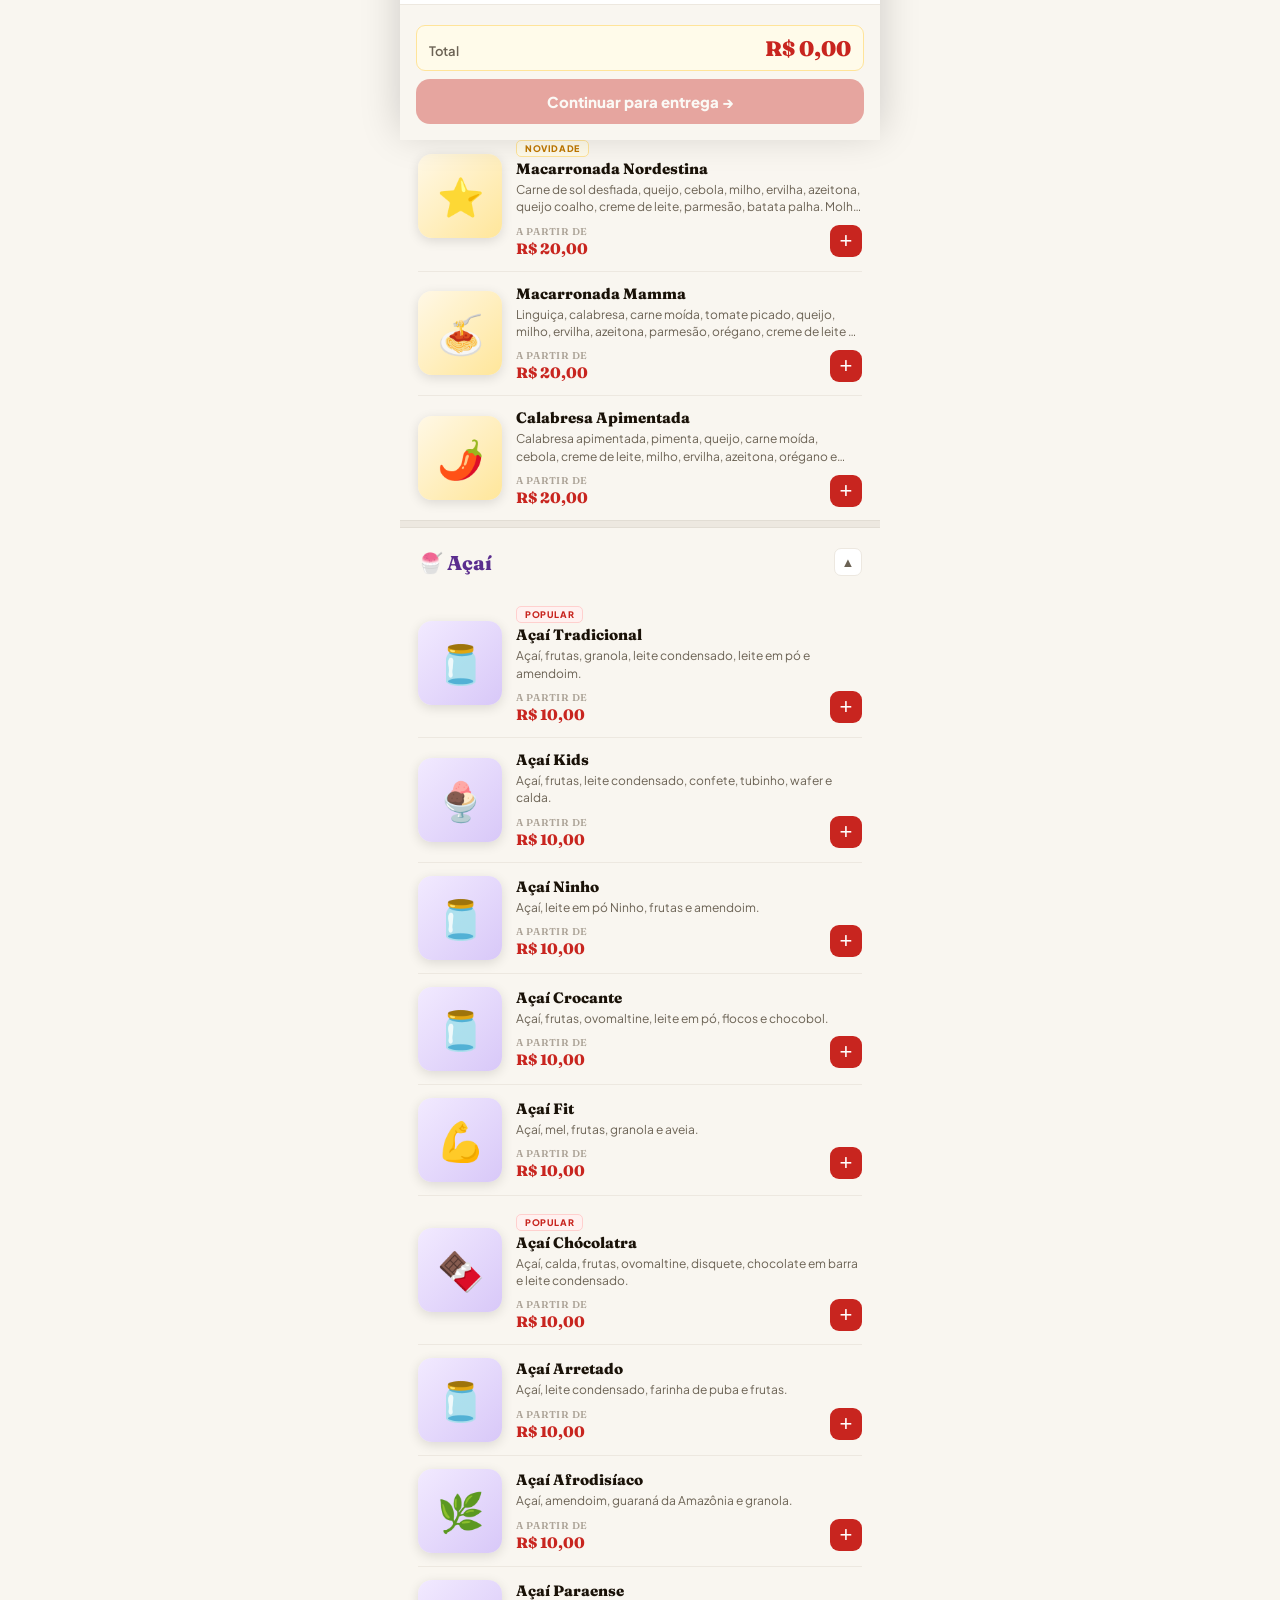
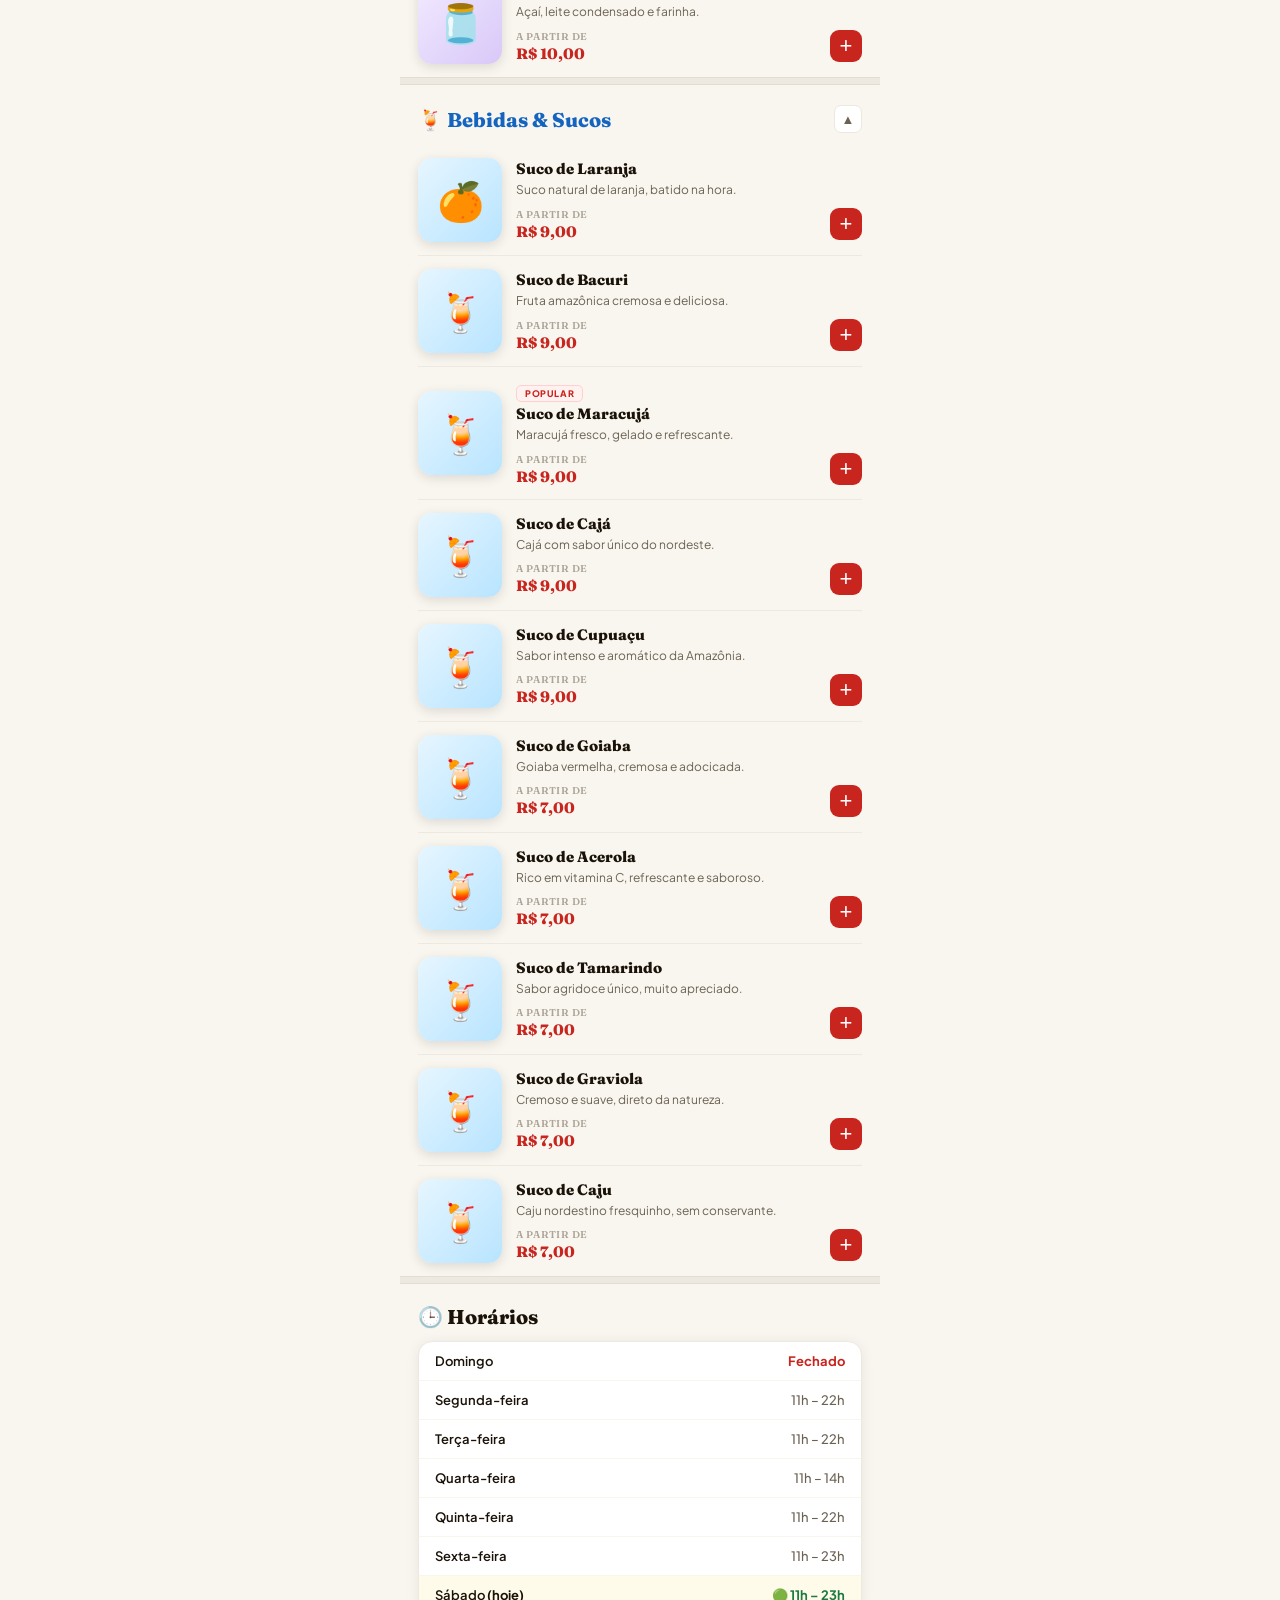
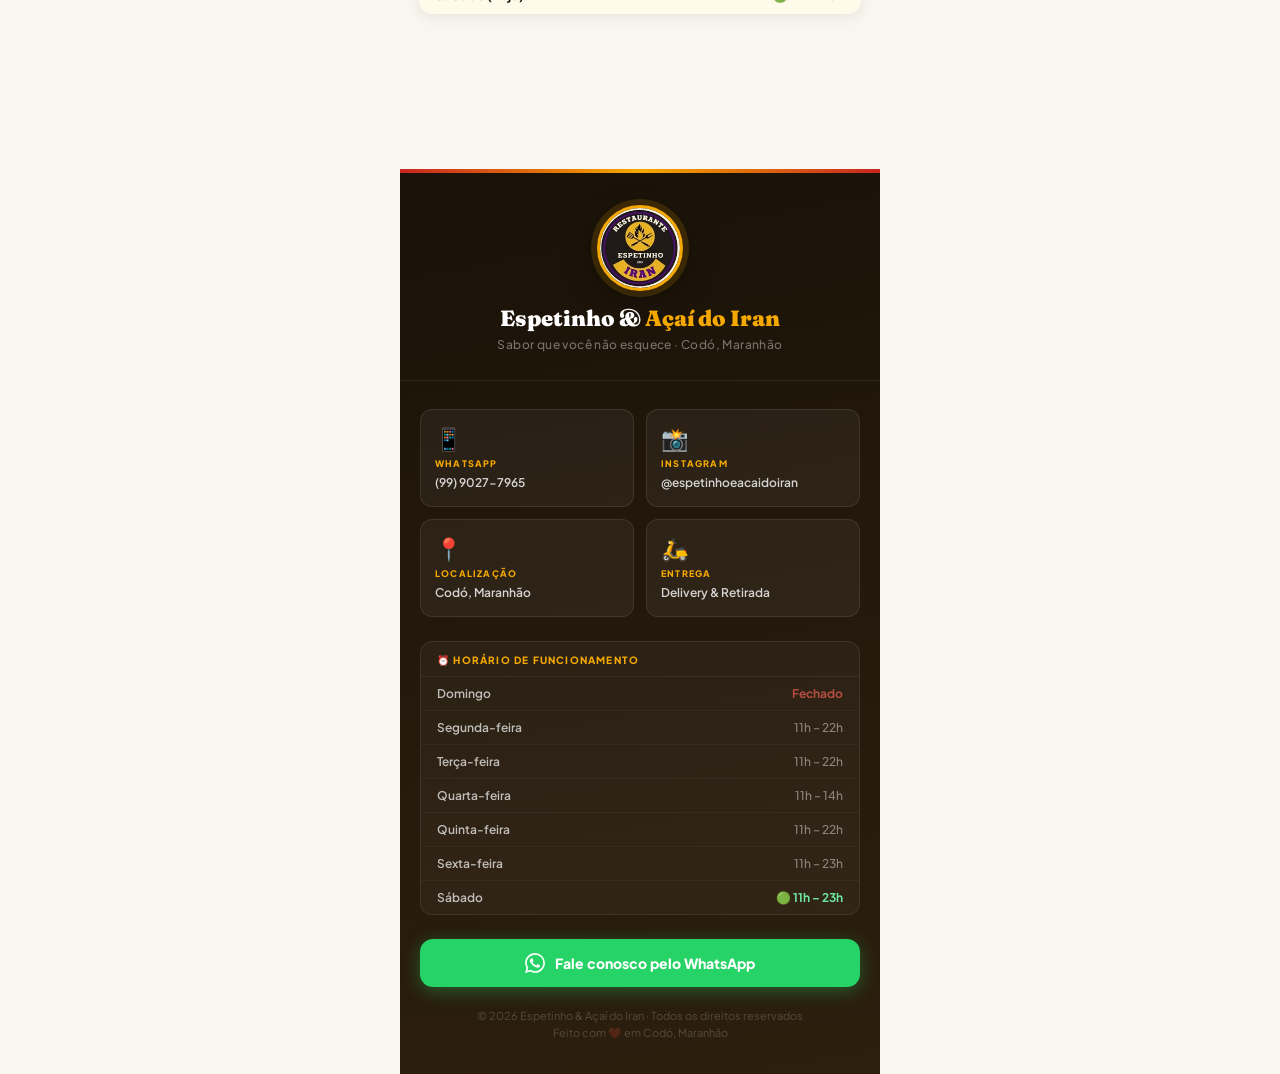
==== commit ca8ce221: "Add files via upload" ====
--- a/index.html
+++ b/index.html
@@ -167,7 +167,7 @@
     Fale conosco pelo WhatsApp
   </a>
 
-  <p class="footer-copy">© 2025 Espetinho &amp; Açaí do Iran · Todos os direitos reservados<br>Feito com ❤️ em Codó, Maranhão</p>
+  <p class="footer-copy">© 2026 Espetinho &amp; Açaí do Iran · Todos os direitos reservados<br>Feito com ❤️ em Codó, Maranhão</p>
 </footer>
 
 <!-- ═══════════════ CART OVERLAY + PANEL ═══════════════ -->
--- a/style.css
+++ b/style.css
@@ -284,7 +284,9 @@
   width: 100%; max-width: 480px;
   background: var(--surface);
   border-radius: 22px 22px 0 0;
-  z-index: 192; max-height: 92vh;
+  z-index: 192;
+  /* iPhone safe area + altura total usável */
+  height: calc(100vh - 60px);
   display: flex; flex-direction: column;
   transition: transform .3s cubic-bezier(.4,0,.2,1);
   box-shadow: 0 -8px 40px rgba(0,0,0,.18);
@@ -296,69 +298,65 @@
   background: var(--border); margin: 10px auto 0; flex-shrink: 0;
 }
 
-/* ── HEAD ── */
+/* ── HEAD — fixo no topo ── */
 .cart-head {
-  padding: 12px 18px 10px;
+  padding: 10px 16px 9px;
   border-bottom: 1px solid var(--border); flex-shrink: 0;
 }
-.cart-head-top {
-  display: flex; align-items: center; gap: 10px;
-}
+.cart-head-top { display: flex; align-items: center; gap: 10px; }
 .cart-head h2 {
   font-family: 'Fraunces', serif;
-  font-size: 18px; font-weight: 800; flex: 1;
+  font-size: 17px; font-weight: 800; flex: 1;
 }
 .cart-close {
   width: 30px; height: 30px; border-radius: 7px;
   background: var(--bg); border: 1px solid var(--border);
-  cursor: pointer; font-size: 16px; color: var(--muted);
+  cursor: pointer; font-size: 15px; color: var(--muted);
   display: flex; align-items: center; justify-content: center;
   transition: all .13s; flex-shrink: 0;
 }
 .cart-close:hover { background: var(--border); }
 
 /* step dots */
-.cart-steps {
-  display: flex; align-items: center; gap: 4px; flex-shrink: 0;
-}
+.cart-steps { display: flex; align-items: center; gap: 4px; flex-shrink: 0; }
 .cart-step-dot {
   width: 8px; height: 8px; border-radius: 50%;
   background: var(--border); transition: background .2s;
 }
 .cart-step-dot.active { background: var(--red); }
-.cart-step-line {
-  width: 20px; height: 2px; background: var(--border); border-radius: 1px;
-}
+.cart-step-line { width: 18px; height: 2px; background: var(--border); border-radius: 1px; }
 .cart-step-label {
-  font-size: 11px; font-weight: 600; color: var(--subtle);
-  margin-top: 4px; letter-spacing: .2px;
-}
-
-/* ── STEP 1 BODY ── */
+  font-size: 10px; font-weight: 600; color: var(--subtle);
+  margin-top: 3px; letter-spacing: .2px;
+}
+
+/* ─────────────────────────────
+   STEP 1
+───────────────────────────── */
+/* body scrollável, cresce para preencher */
 .cart-body {
-  padding: 6px 18px 12px;
+  padding: 4px 16px 8px;
   overflow-y: auto; flex: 1;
   -webkit-overflow-scrolling: touch;
   overscroll-behavior: contain;
 }
-.cart-empty-msg { text-align: center; padding: 36px 0; color: var(--subtle); }
-.cart-empty-msg .big { font-size: 44px; margin-bottom: 10px; }
+.cart-empty-msg { text-align: center; padding: 32px 0; color: var(--subtle); }
+.cart-empty-msg .big { font-size: 40px; margin-bottom: 10px; }
 .cart-empty-msg p { font-size: 13px; font-weight: 600; }
 
-/* ── STEP 1 FOOTER ── */
+/* footer step1 — fixo na base */
 .cart-step1-footer {
-  padding: 12px 18px 18px;
+  padding: 10px 16px max(16px, env(safe-area-inset-bottom));
   border-top: 1px solid var(--border);
   background: var(--bg); flex-shrink: 0;
 }
 .cart-next-btn {
-  width: 100%; padding: 14px;
+  width: 100%; padding: 13px;
   background: var(--red); color: #fff; border: none;
   border-radius: var(--radius);
   font-family: 'Plus Jakarta Sans', sans-serif;
   font-weight: 800; font-size: 15px; cursor: pointer;
-  transition: background .15s;
-  margin-top: 10px;
+  transition: background .15s; margin-top: 8px;
 }
 .cart-next-btn:hover:not(:disabled) { background: var(--red-dark); }
 .cart-next-btn:disabled { opacity: .38; cursor: not-allowed; }
@@ -366,14 +364,14 @@
 /* ── CART ITEMS ── */
 .cart-item-row {
   display: flex; align-items: flex-start; justify-content: space-between;
-  gap: 10px; padding: 13px 0;
+  gap: 10px; padding: 12px 0;
   border-bottom: 1px solid var(--border);
 }
 .cart-item-row:last-child { border-bottom: none; }
 
 .ci-tag {
-  width: 38px; height: 38px; border-radius: 10px; flex-shrink: 0;
-  display: flex; align-items: center; justify-content: center; font-size: 20px;
+  width: 36px; height: 36px; border-radius: 9px; flex-shrink: 0;
+  display: flex; align-items: center; justify-content: center; font-size: 19px;
 }
 .ci-tag.esp-bg  { background: linear-gradient(135deg,#FFF0E6,#FFD4B8); }
 .ci-tag.panq-bg { background: linear-gradient(135deg,#FFFCE6,#FFDEA0); }
@@ -382,19 +380,11 @@
 .ci-tag.beb-bg  { background: linear-gradient(135deg,#E6F6FF,#B8E4FF); }
 
 .ci-info { flex: 1; min-width: 0; }
-.ci-name {
-  font-weight: 800; font-size: 13px;
-  color: var(--text); display: block; margin-bottom: 5px; line-height: 1.3;
-}
+.ci-name { font-weight: 800; font-size: 13px; color: var(--text); display: block; margin-bottom: 4px; line-height: 1.3; }
 .ci-details { display: flex; flex-direction: column; gap: 2px; }
-.ci-det-line {
-  font-size: 11px; color: var(--muted);
-  font-weight: 600; line-height: 1.4; display: block;
-}
-.ci-det-line::before { content: '▸ '; opacity: .45; font-size: 9px; }
-.ci-qty-row {
-  display: flex; align-items: center; gap: 6px; margin-top: 7px;
-}
+.ci-det-line { font-size: 11px; color: var(--muted); font-weight: 600; line-height: 1.4; display: block; }
+.ci-det-line::before { content: '▸ '; opacity: .4; font-size: 9px; }
+.ci-qty-row { display: flex; align-items: center; gap: 6px; margin-top: 6px; }
 .ci-qty-btn {
   width: 22px; height: 22px; border-radius: 6px;
   background: var(--bg); border: 1.5px solid var(--border);
@@ -408,10 +398,7 @@
 .ci-qty-num { font-size: 13px; font-weight: 800; min-width: 18px; text-align: center; }
 
 .ci-right { flex-shrink: 0; display: flex; flex-direction: column; align-items: flex-end; gap: 4px; padding-top: 1px; }
-.ci-price {
-  font-family: 'Fraunces', serif;
-  font-size: 15px; font-weight: 800; color: var(--red); white-space: nowrap;
-}
+.ci-price { font-family: 'Fraunces', serif; font-size: 15px; font-weight: 800; color: var(--red); white-space: nowrap; }
 .ci-remove {
   background: none; border: 1.5px solid var(--border);
   border-radius: 50%; width: 22px; height: 22px;
@@ -421,44 +408,66 @@
 }
 .ci-remove:hover { background: var(--red-soft); border-color: var(--red-mid); color: var(--red); }
 
-/* ── STEP 2 ── */
+/* ─────────────────────────────
+   STEP 2 — ocupa espaço restante
+   body scrolla, footer fica fixo
+───────────────────────────── */
 .cart-step2 {
-  display: flex; flex-direction: column; flex: 1; overflow: hidden;
+  /* preenche tudo que sobrou após o .cart-head */
+  flex: 1;
+  display: flex; flex-direction: column;
+  overflow: hidden; /* impede overflow do panel */
 }
 .cart-body-step2 {
-  padding: 10px 18px 16px;
-  overflow-y: auto; flex: 1;
+  flex: 1;               /* cresce para preencher */
+  overflow-y: auto;      /* só esta área scrolla */
   -webkit-overflow-scrolling: touch;
   overscroll-behavior: contain;
-}
+  padding: 8px 16px 12px;
+}
+
+/* rótulos de seção dentro do step 2 */
 .step2-section-label {
   font-size: 10px; font-weight: 800; color: var(--muted);
   letter-spacing: 1px; text-transform: uppercase;
-  margin: 14px 0 8px; display: block;
-}
-.step2-section-label:first-child { margin-top: 4px; }
-
-/* mini resumo no step2 */
+  margin: 12px 0 7px; display: block;
+}
+.step2-section-label:first-child { margin-top: 2px; }
+
+/* mini resumo */
 .step2-resumo {
   background: var(--bg); border-radius: 10px;
   border: 1px solid var(--border); overflow: hidden;
 }
 .step2-resumo-item {
   display: flex; justify-content: space-between; align-items: center;
-  padding: 9px 12px; font-size: 12px; font-weight: 700;
+  padding: 8px 12px; font-size: 12px; font-weight: 700;
   border-bottom: 1px solid var(--border); gap: 8px;
 }
 .step2-resumo-item:last-child { border-bottom: none; }
-.step2-resumo-name { color: var(--text); flex: 1; }
-.step2-resumo-qty { color: var(--muted); font-size: 11px; }
-.step2-resumo-price { color: var(--red); font-family: 'Fraunces', serif; white-space: nowrap; }
-
-/* step 2 actions */
-.step2-actions {
-  display: flex; gap: 8px; align-items: stretch;
-}
+.step2-resumo-name { color: var(--text); flex: 1; font-size: 12px; }
+.step2-resumo-qty  { color: var(--muted); font-size: 11px; flex-shrink: 0; }
+.step2-resumo-price { color: var(--red); font-family: 'Fraunces', serif; white-space: nowrap; flex-shrink: 0; }
+
+/* total row */
+.total-row {
+  display: flex; justify-content: space-between; align-items: baseline;
+  padding: 9px 12px; margin-top: 10px;
+  background: var(--yellow-sf); border-radius: 9px;
+  border: 1px solid var(--yellow-md);
+}
+.total-label { font-size: 13px; font-weight: 600; color: var(--muted); }
+.total-val { font-family: 'Fraunces', serif; font-size: 21px; font-weight: 900; color: var(--red); }
+
+/* footer step2 — SEMPRE VISÍVEL, nunca empurrado para fora */
+.cart-footer {
+  padding: 10px 16px max(14px, env(safe-area-inset-bottom));
+  border-top: 1px solid var(--border);
+  background: var(--bg); flex-shrink: 0;
+}
+.step2-actions { display: flex; gap: 8px; align-items: stretch; }
 .cart-back-btn {
-  flex-shrink: 0; padding: 14px 16px;
+  flex-shrink: 0; padding: 13px 14px;
   background: var(--bg); color: var(--muted);
   border: 1.5px solid var(--border); border-radius: var(--radius);
   font-family: 'Plus Jakarta Sans', sans-serif;
@@ -466,19 +475,23 @@
   transition: all .14s; white-space: nowrap;
 }
 .cart-back-btn:hover { background: var(--border); color: var(--text); }
-
-/* cart footer (step 2 bottom) */
-.cart-footer {
-  padding: 12px 18px 18px;
-  border-top: 1px solid var(--border);
-  background: var(--bg); flex-shrink: 0;
-}
-
+.send-btn {
+  flex: 1; padding: 13px;
+  background: #25D366; border: none; border-radius: var(--radius);
+  color: #fff; font-family: 'Plus Jakarta Sans', sans-serif;
+  font-weight: 800; font-size: 14px; cursor: pointer;
+  display: flex; align-items: center; justify-content: center; gap: 7px;
+  transition: background .18s; box-shadow: 0 3px 14px rgba(37,211,102,.28);
+}
+.send-btn:hover:not(:disabled) { background: #1EBE58; }
+.send-btn:disabled { opacity: .38; cursor: not-allowed; }
+
+/* ── campos ── */
 .closed-hint {
-  text-align: center; padding: 9px 12px;
+  text-align: center; padding: 8px 12px;
   background: var(--red-soft); border-radius: 8px;
   font-size: 12px; font-weight: 700; color: var(--red);
-  margin-bottom: 10px; display: none;
+  margin-bottom: 8px; display: none;
   border: 1px solid var(--red-mid);
 }
 .closed-hint.show { display: block; }
@@ -486,25 +499,25 @@
 .delivery-row { display: grid; grid-template-columns: 1fr 1fr; gap: 7px; margin-bottom: 4px; }
 .del-opt {
   border: 1.5px solid var(--border); background: var(--surface);
-  border-radius: 10px; padding: 10px 8px; text-align: center;
+  border-radius: 10px; padding: 9px 8px; text-align: center;
   cursor: pointer; transition: all .14s;
 }
 .del-opt:hover { border-color: var(--red-mid); }
 .del-opt.active { border-color: var(--red); background: var(--red-soft); }
-.del-icon { font-size: 18px; display: block; margin-bottom: 3px; }
+.del-icon { font-size: 17px; display: block; margin-bottom: 2px; }
 .del-label { font-size: 12px; font-weight: 700; }
 .del-sub   { font-size: 10px; color: var(--muted); }
 
 .addr-form { display: none; }
 .addr-form.show { display: block; }
-.form-row { margin-bottom: 8px; }
+.form-row { margin-bottom: 7px; }
 .form-row label {
   display: block; font-size: 10px; font-weight: 800;
   color: var(--muted); letter-spacing: 1px;
-  text-transform: uppercase; margin-bottom: 4px;
+  text-transform: uppercase; margin-bottom: 3px;
 }
 .form-input {
-  width: 100%; padding: 9px 12px;
+  width: 100%; padding: 8px 11px;
   border: 1.5px solid var(--border); border-radius: 9px;
   background: var(--surface); color: var(--text);
   font-family: 'Plus Jakarta Sans', sans-serif; font-size: 13px;
@@ -516,26 +529,21 @@
 .form-grid { display: grid; grid-template-columns: 1fr 1fr; gap: 7px; }
 
 .pay-section { margin-bottom: 4px; }
-.pay-label {
-  font-size: 10px; font-weight: 800; color: var(--muted);
-  letter-spacing: 1px; text-transform: uppercase;
-  margin-bottom: 7px; display: block;
-}
 .pay-opts { display: flex; gap: 6px; flex-wrap: wrap; }
 .pay-opt {
   border: 1.5px solid var(--border); background: var(--surface);
-  border-radius: 8px; padding: 6px 12px;
+  border-radius: 8px; padding: 6px 11px;
   cursor: pointer; font-size: 12px; font-weight: 600; color: var(--muted);
   transition: all .13s; font-family: 'Plus Jakarta Sans', sans-serif;
 }
 .pay-opt:hover { border-color: var(--red-mid); color: var(--text); }
 .pay-opt.active { border-color: var(--red); color: var(--red); background: var(--red-soft); }
 
-#trocoRow { display: none; margin-top: 7px; }
+#trocoRow { display: none; margin-top: 6px; }
 #trocoRow.show { display: block; }
 
 .obs-area {
-  width: 100%; padding: 9px 12px; height: 56px;
+  width: 100%; padding: 8px 11px; height: 52px;
   border: 1.5px solid var(--border); border-radius: 9px;
   background: var(--surface); color: var(--text);
   font-family: 'Plus Jakarta Sans', sans-serif; font-size: 13px;
@@ -544,29 +552,6 @@
 }
 .obs-area:focus { border-color: var(--red); }
 .obs-area::placeholder { color: var(--subtle); }
-
-.total-row {
-  display: flex; justify-content: space-between; align-items: baseline;
-  padding: 10px 12px;
-  background: var(--yellow-sf); border-radius: 9px;
-  border: 1px solid var(--yellow-md);
-}
-.total-label { font-size: 13px; font-weight: 600; color: var(--muted); }
-.total-val {
-  font-family: 'Fraunces', serif;
-  font-size: 22px; font-weight: 900; color: var(--red);
-}
-
-.send-btn {
-  flex: 1; padding: 14px;
-  background: #25D366; border: none; border-radius: var(--radius);
-  color: #fff; font-family: 'Plus Jakarta Sans', sans-serif;
-  font-weight: 800; font-size: 14px; cursor: pointer;
-  display: flex; align-items: center; justify-content: center; gap: 7px;
-  transition: all .18s; box-shadow: 0 3px 14px rgba(37,211,102,.3);
-}
-.send-btn:hover:not(:disabled) { background: #1EBE58; }
-.send-btn:disabled { opacity: .38; cursor: not-allowed; }
 
 /* ════════════════════════════
    ITEM MODAL
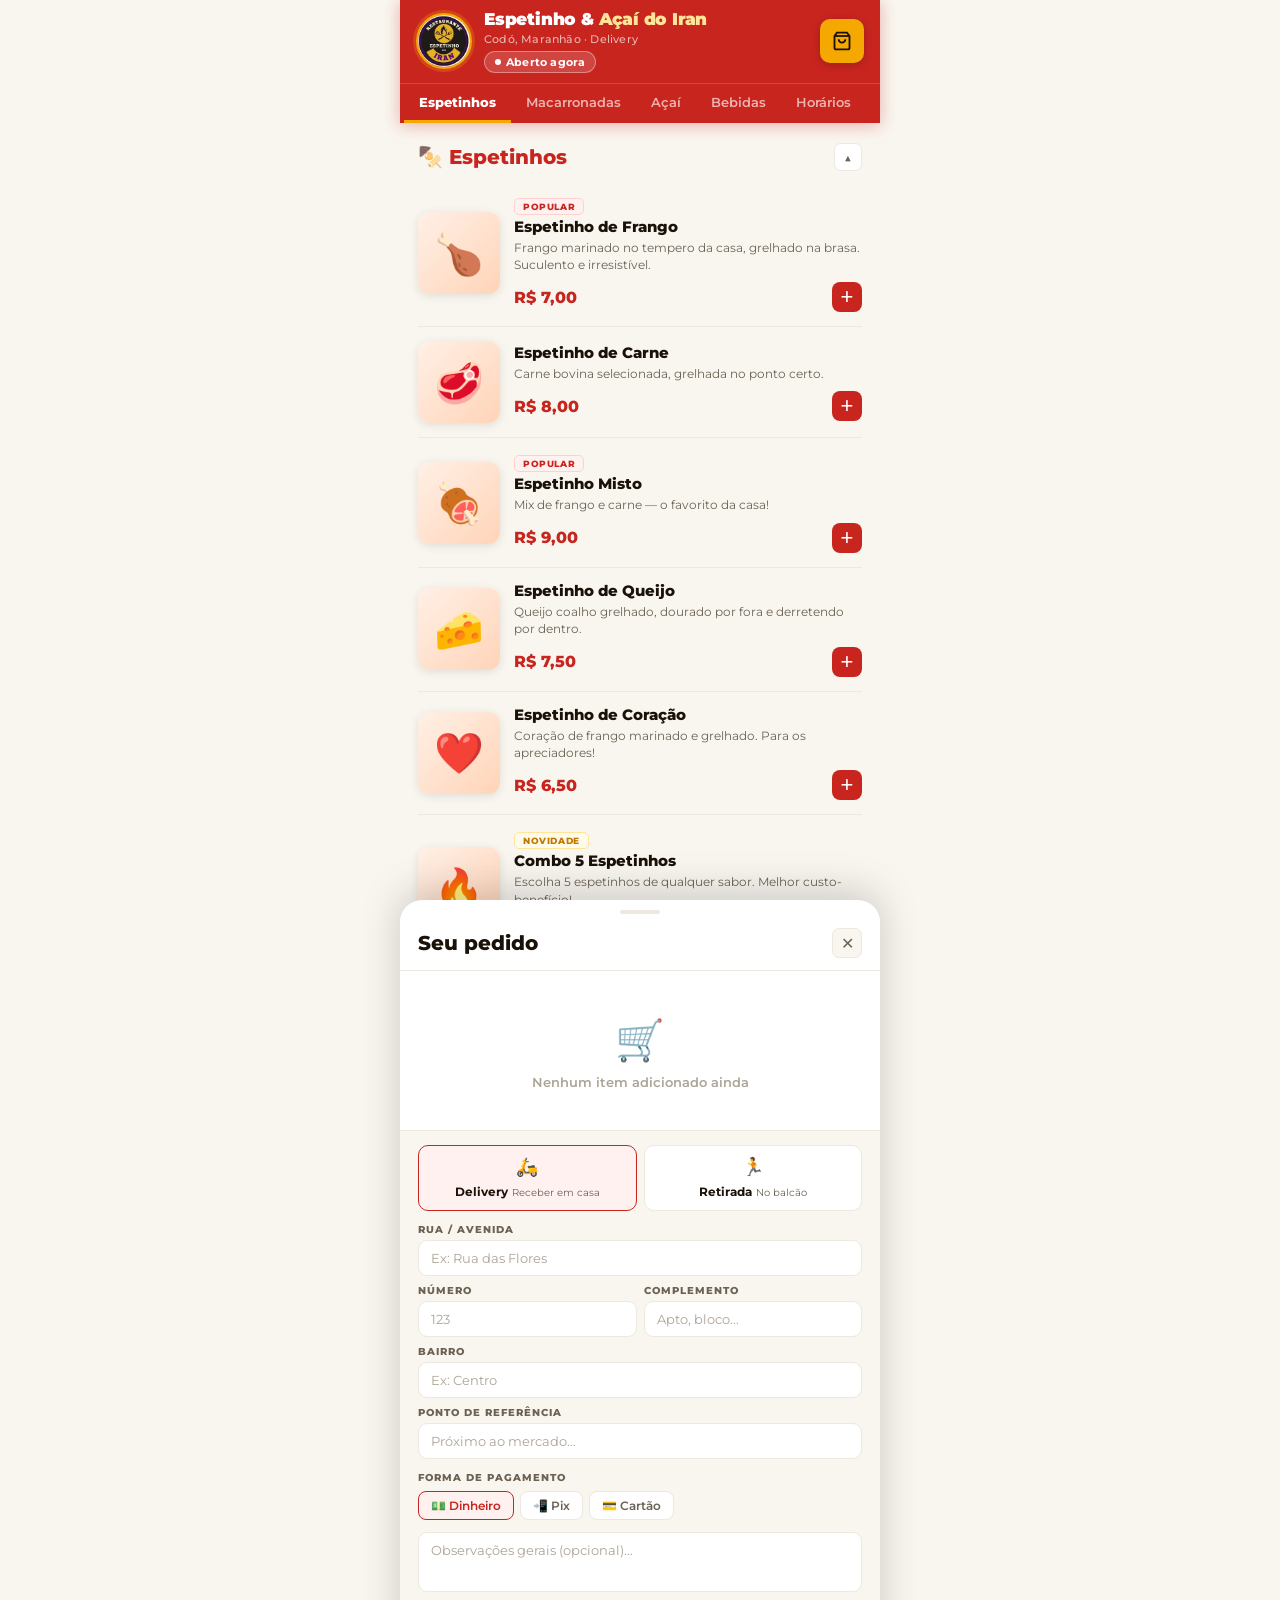
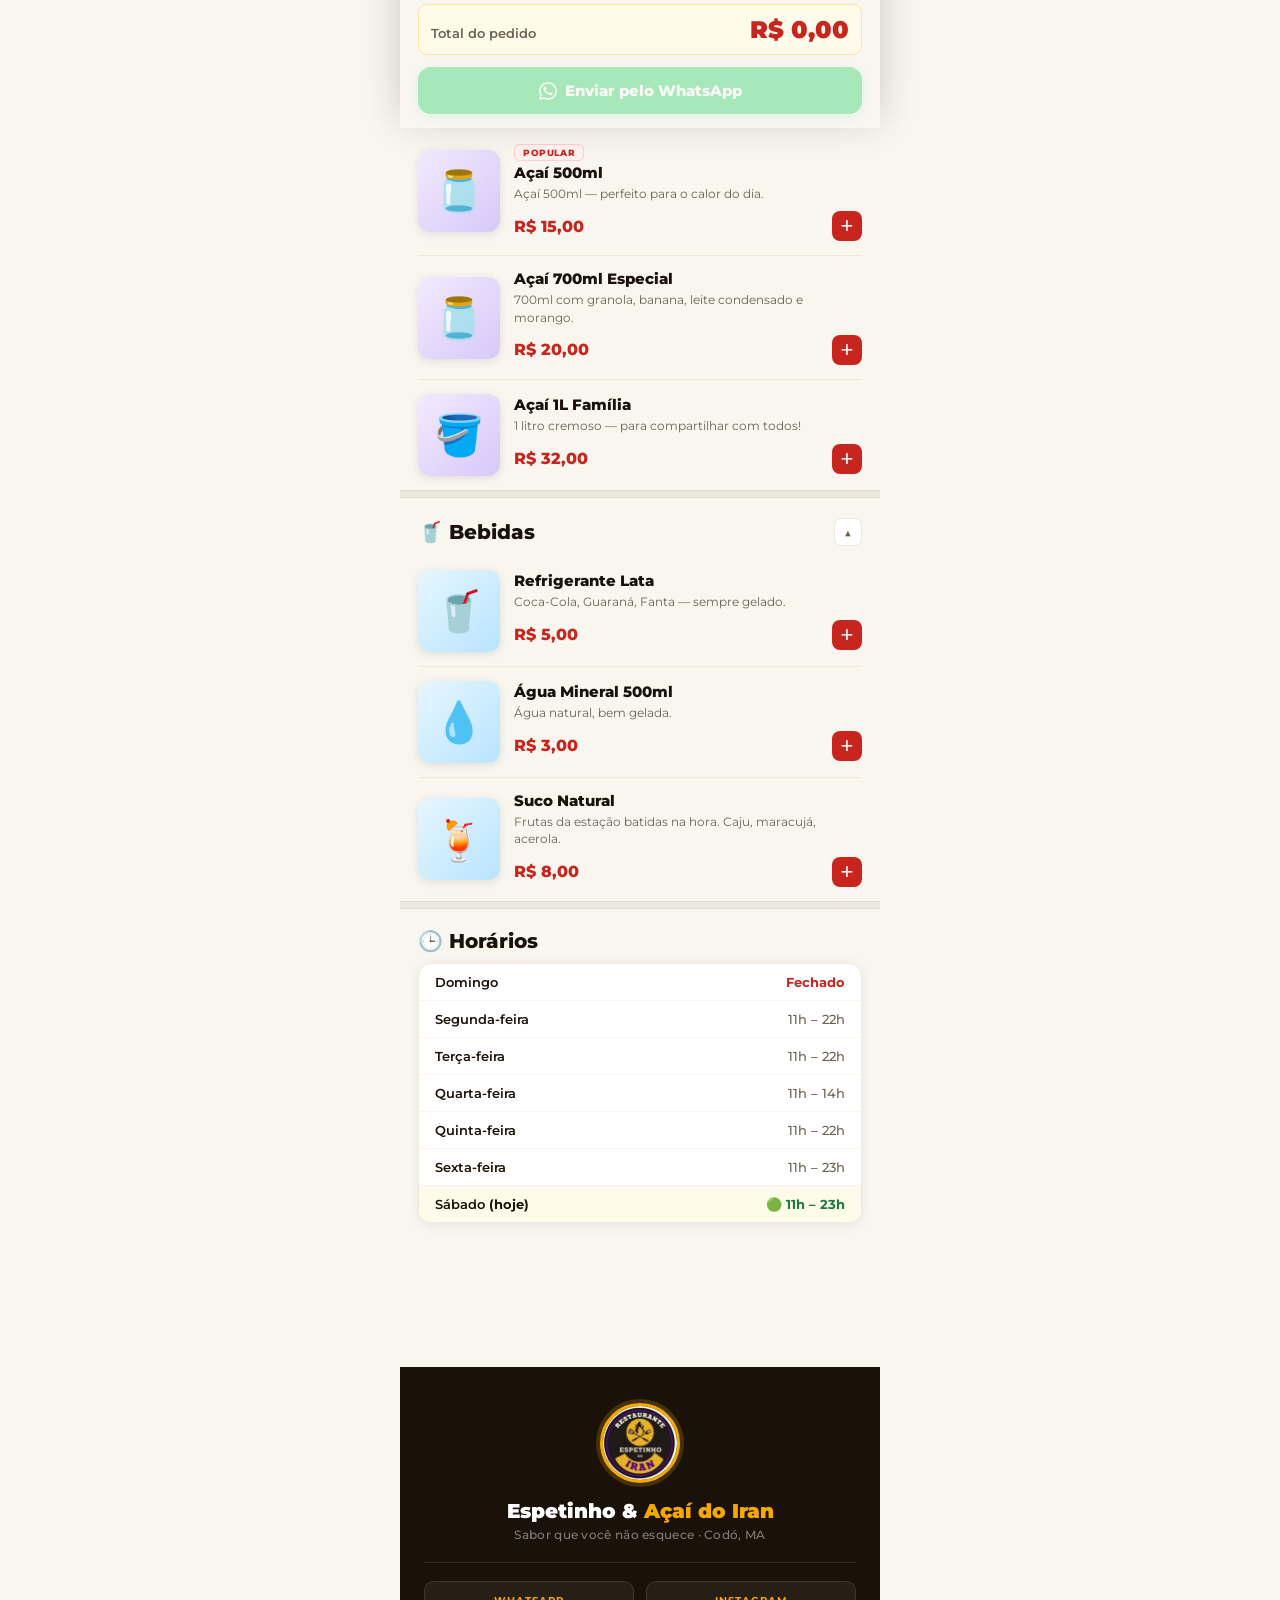
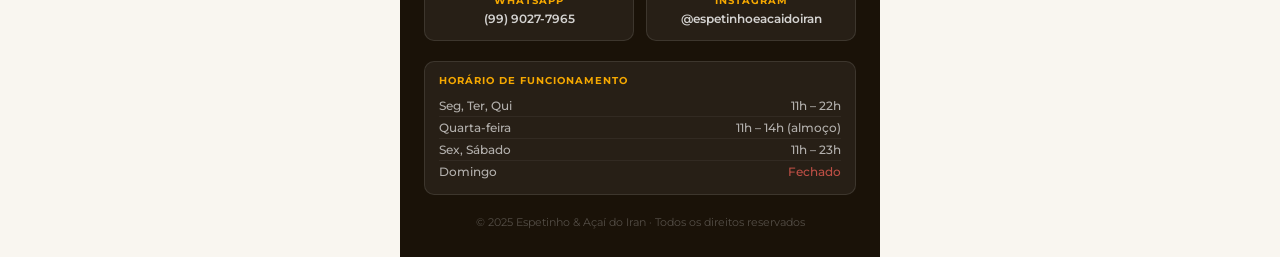
==== commit 919a8dbb: "Add files via upload" ====
--- a/index.html
+++ b/index.html
@@ -1,20 +1,764 @@
 <!DOCTYPE html>
 <html lang="pt-BR">
 <head>
-  <meta charset="UTF-8">
-  <meta name="viewport" content="width=device-width, initial-scale=1.0, maximum-scale=1.0, user-scalable=no">
-  <meta name="description" content="Espetinho e Açaí do Iran — Delivery em Codó, MA">
-  <title>Espetinho &amp; Açaí do Iran</title>
-  <link rel="preconnect" href="https://fonts.googleapis.com">
-  <link href="https://fonts.googleapis.com/css2?family=Fraunces:ital,opsz,wght@0,9..144,700;0,9..144,800;0,9..144,900&family=Plus+Jakarta+Sans:wght@400;500;600;700;800&display=swap" rel="stylesheet">
-  <link rel="stylesheet" href="style.css">
+<meta charset="UTF-8">
+<meta name="viewport" content="width=device-width, initial-scale=1.0">
+<meta name="description" content="Espetinho e Açaí do Iran — Delivery em Codó, MA">
+<title>Espetinho & Açaí do Iran</title>
+<link rel="preconnect" href="https://fonts.googleapis.com">
+<link href="https://fonts.googleapis.com/css2?family=Montserrat:wght@400;500;600;700;800;900&display=swap" rel="stylesheet">
+<style>
+:root{
+  --red:      #C8251F;
+  --red-dark: #9E1C17;
+  --red-soft: #FFF1F0;
+  --red-mid:  #FFD0CE;
+  --yellow:   #F5A800;
+  --yellow-dk:#C07800;
+  --yellow-sf:#FFFBEA;
+  --yellow-md:#FFE49A;
+  --bg:       #F9F6F0;
+  --surface:  #FFFFFF;
+  --border:   #EDE8E0;
+  --text:     #1A1208;
+  --muted:    #6B6254;
+  --subtle:   #ADA498;
+  --green:    #1A7A40;
+  --radius:   13px;
+  --shadow:   0 2px 14px rgba(0,0,0,.07);
+  --shadow-md:0 6px 28px rgba(0,0,0,.11);
+}
+*{margin:0;padding:0;box-sizing:border-box;}
+html{scroll-behavior:smooth;}
+body{
+  font-family:'Montserrat',sans-serif;
+  background:var(--bg);color:var(--text);
+  min-height:100vh;max-width:480px;margin:0 auto;
+  position:relative;
+}
+
+/* ════════════════════════════
+   HEADER
+════════════════════════════ */
+.app-header{
+  background:var(--red);
+  position:sticky;top:0;z-index:80;
+  box-shadow:0 2px 16px rgba(200,37,31,.35);
+}
+
+/* Top strip: logo + info + cart */
+.header-top{
+  display:flex;align-items:center;gap:12px;
+  padding:10px 16px;
+}
+
+.logo-img{
+  width:56px;height:56px;border-radius:50%;flex-shrink:0;
+  object-fit:cover;
+  border:2.5px solid var(--yellow);
+  box-shadow:0 0 0 3px rgba(245,168,0,.25);
+}
+
+.header-info{flex:1;min-width:0;}
+
+.header-name{
+  font-family:'Montserrat',sans-serif;
+  font-size:17px;font-weight:900;
+  color:#fff;line-height:1.15;
+  letter-spacing:-.2px;
+}
+.header-name span{color:var(--yellow-md);}
+
+.header-sub{
+  font-size:11px;font-weight:500;
+  color:rgba(255,255,255,.65);
+  margin-top:2px;letter-spacing:.2px;
+}
+
+.status-pill{
+  display:inline-flex;align-items:center;gap:5px;
+  font-size:11px;font-weight:700;
+  padding:3px 10px;border-radius:20px;
+  margin-top:5px;border:1.5px solid;width:fit-content;
+  letter-spacing:.2px;
+}
+.status-pill.open{background:rgba(255,255,255,.15);color:#fff;border-color:rgba(255,255,255,.35);}
+.status-pill.closed{background:rgba(0,0,0,.15);color:rgba(255,255,255,.6);border-color:rgba(255,255,255,.15);}
+.status-dot{width:6px;height:6px;border-radius:50%;background:currentColor;flex-shrink:0;}
+.status-pill.open .status-dot{animation:blink 1.3s infinite;}
+@keyframes blink{0%,100%{opacity:1}50%{opacity:.2}}
+
+/* Cart button inside header */
+.header-cart-btn{
+  flex-shrink:0;
+  background:var(--yellow);color:var(--text);
+  border:none;border-radius:10px;
+  width:44px;height:44px;
+  display:flex;align-items:center;justify-content:center;
+  cursor:pointer;position:relative;
+  box-shadow:0 2px 8px rgba(0,0,0,.2);
+  transition:transform .15s,background .15s;
+}
+.header-cart-btn:hover{background:#e09600;transform:scale(1.06);}
+.cart-count-badge{
+  position:absolute;top:-5px;right:-5px;
+  background:var(--red-dark);color:#fff;
+  width:18px;height:18px;border-radius:50%;
+  font-size:10px;font-weight:800;
+  display:none;align-items:center;justify-content:center;
+  border:2px solid var(--red);
+}
+
+/* Category tabs strip */
+.cat-tabs-wrap{
+  overflow-x:auto;white-space:nowrap;
+  scrollbar-width:none;
+  border-top:1px solid rgba(255,255,255,.15);
+}
+.cat-tabs-wrap::-webkit-scrollbar{display:none;}
+.cat-tabs{display:inline-flex;padding:0 4px;}
+.cat-tab{
+  display:inline-block;padding:10px 15px;
+  font-family:'Montserrat',sans-serif;
+  font-size:13px;font-weight:600;
+  color:rgba(255,255,255,.65);
+  cursor:pointer;border-bottom:3px solid transparent;
+  transition:all .18s;white-space:nowrap;
+  background:none;border-top:none;border-left:none;border-right:none;
+}
+.cat-tab:hover{color:rgba(255,255,255,.9);}
+.cat-tab.active{color:#fff;border-bottom-color:var(--yellow);font-weight:800;}
+
+/* ════════════════════════════
+   CLOSED BANNER
+════════════════════════════ */
+#closedBanner{
+  display:none;background:var(--yellow-sf);
+  border-bottom:1px solid var(--yellow-md);
+  padding:10px 18px;text-align:center;
+}
+#closedBanner.show{display:block;}
+#closedBanner p{color:var(--yellow-dk);font-size:12px;font-weight:700;}
+#closedBanner strong{color:var(--red);}
+
+/* ════════════════════════════
+   MAIN
+════════════════════════════ */
+.main-scroll{padding:0 0 120px;}
+
+/* Section head */
+.section-head{
+  display:flex;align-items:center;justify-content:space-between;
+  padding:20px 18px 10px;
+}
+.section-title{
+  font-family:'Montserrat',sans-serif;
+  font-size:20px;font-weight:800;
+  display:flex;align-items:center;gap:8px;
+}
+.section-toggle{
+  width:28px;height:28px;border-radius:7px;
+  background:var(--surface);border:1px solid var(--border);
+  display:flex;align-items:center;justify-content:center;
+  cursor:pointer;font-size:13px;color:var(--muted);
+  transition:all .15s;user-select:none;
+}
+.section-toggle:hover{background:var(--border);}
+
+/* Section divider */
+.section-divider{
+  height:8px;background:var(--border);
+  border-top:1px solid #E2DDD4;border-bottom:1px solid #E2DDD4;
+}
+
+/* ════════════════════════════
+   ITEM CARDS
+════════════════════════════ */
+.item-list{padding:0 18px;display:flex;flex-direction:column;}
+
+.item-card{
+  display:flex;align-items:center;gap:14px;
+  padding:14px 0;
+  border-bottom:1px solid var(--border);
+  cursor:pointer;
+  position:relative;
+  transition:opacity .12s;
+}
+.item-card:last-child{border-bottom:none;}
+.item-card:active{opacity:.85;}
+
+.item-thumb{
+  width:82px;height:82px;border-radius:12px;flex-shrink:0;
+  display:flex;align-items:center;justify-content:center;
+  font-size:40px;
+  box-shadow:0 2px 10px rgba(0,0,0,.1);
+}
+.item-thumb.esp-bg {background:linear-gradient(135deg,#FFF0E6,#FFD4B8);}
+.item-thumb.mac-bg {background:linear-gradient(135deg,#FFFCE6,#FFE8A0);}
+.item-thumb.acai-bg{background:linear-gradient(135deg,#F2EAFF,#D8C8F8);}
+.item-thumb.beb-bg {background:linear-gradient(135deg,#E6F6FF,#B8E4FF);}
+
+.item-content{flex:1;min-width:0;}
+
+.item-badge-row{margin-bottom:4px;}
+.ibadge{
+  font-size:9px;font-weight:800;
+  padding:2px 8px;border-radius:5px;
+  letter-spacing:.6px;text-transform:uppercase;
+}
+.ibadge-hot{background:var(--red-soft);color:var(--red);border:1px solid var(--red-mid);}
+.ibadge-new{background:var(--yellow-sf);color:var(--yellow-dk);border:1px solid var(--yellow-md);}
+
+.item-name{
+  font-family:'Montserrat',sans-serif;
+  font-weight:800;font-size:15px;
+  color:var(--text);margin-bottom:3px;line-height:1.2;
+}
+.item-desc{
+  font-size:12px;font-weight:400;
+  color:var(--muted);line-height:1.45;
+  display:-webkit-box;-webkit-line-clamp:2;
+  -webkit-box-orient:vertical;overflow:hidden;
+}
+.item-price-row{
+  display:flex;align-items:center;
+  justify-content:space-between;margin-top:9px;
+}
+.item-price{
+  font-family:'Montserrat',sans-serif;
+  font-size:16px;font-weight:800;color:var(--red);
+}
+.item-add-btn{
+  width:30px;height:30px;border-radius:8px;
+  background:var(--red);border:none;color:#fff;
+  font-size:22px;line-height:1;cursor:pointer;
+  display:flex;align-items:center;justify-content:center;
+  transition:all .14s;flex-shrink:0;
+}
+.item-add-btn:hover{background:var(--red-dark);}
+.item-add-btn:active{transform:scale(.9);}
+
+/* ════════════════════════════
+   SCHEDULE
+════════════════════════════ */
+.schedule-wrap{
+  margin:0 18px 24px;
+  background:var(--surface);
+  border-radius:var(--radius);
+  border:1px solid var(--border);
+  overflow:hidden;box-shadow:var(--shadow);
+}
+.sch-head{
+  padding:13px 16px;border-bottom:1px solid var(--border);
+  display:flex;align-items:center;gap:8px;
+  background:linear-gradient(90deg,var(--red-soft),var(--surface));
+}
+.sch-head h3{
+  font-family:'Montserrat',sans-serif;
+  font-size:16px;font-weight:800;
+}
+.sch-row{
+  display:flex;justify-content:space-between;align-items:center;
+  padding:10px 16px;border-bottom:1px solid var(--bg);
+  font-size:13px;
+}
+.sch-row:last-child{border:none;}
+.sch-row.today{background:var(--yellow-sf);}
+.sch-day{font-weight:600;}
+.sch-time{font-weight:500;color:var(--muted);}
+.sch-time.closed-day{color:var(--red);font-weight:700;}
+.sch-time.open-now{color:var(--green);font-weight:700;}
+
+/* ════════════════════════════
+   FOOTER
+════════════════════════════ */
+footer{
+  background:var(--text);
+  padding:36px 24px 28px;
+  text-align:center;
+}
+.footer-logo-img{
+  width:80px;height:80px;border-radius:50%;
+  object-fit:cover;
+  border:3px solid var(--yellow);
+  box-shadow:0 0 0 4px rgba(245,168,0,.2);
+  margin:0 auto 16px;display:block;
+}
+.footer-name{
+  font-family:'Montserrat',sans-serif;
+  font-size:20px;font-weight:900;
+  color:#fff;margin-bottom:4px;line-height:1.2;
+}
+.footer-name span{color:var(--yellow);}
+.footer-tagline{
+  font-size:12px;font-weight:500;
+  color:rgba(255,255,255,.45);
+  margin-bottom:20px;letter-spacing:.3px;
+}
+.footer-divider{
+  height:1px;background:rgba(255,255,255,.1);
+  margin:0 0 18px;
+}
+.footer-info-grid{
+  display:grid;grid-template-columns:1fr 1fr;
+  gap:12px;margin-bottom:20px;
+}
+.footer-info-item{
+  background:rgba(255,255,255,.06);
+  border:1px solid rgba(255,255,255,.1);
+  border-radius:10px;padding:12px 10px;text-align:center;
+}
+.footer-info-label{
+  font-size:10px;font-weight:700;
+  color:var(--yellow);letter-spacing:1px;
+  text-transform:uppercase;margin-bottom:4px;
+}
+.footer-info-val{
+  font-size:12px;font-weight:600;
+  color:rgba(255,255,255,.8);line-height:1.4;
+}
+.footer-hours-row{
+  background:rgba(255,255,255,.06);
+  border:1px solid rgba(255,255,255,.1);
+  border-radius:10px;padding:12px 14px;
+  margin-bottom:20px;text-align:left;
+}
+.footer-hours-title{
+  font-size:10px;font-weight:700;color:var(--yellow);
+  letter-spacing:1px;text-transform:uppercase;margin-bottom:8px;
+}
+.footer-sch-line{
+  display:flex;justify-content:space-between;
+  font-size:12px;font-weight:500;
+  color:rgba(255,255,255,.65);
+  padding:3px 0;border-bottom:1px solid rgba(255,255,255,.05);
+}
+.footer-sch-line:last-child{border:none;}
+.footer-sch-line .closed{color:rgba(255,100,90,.7);}
+.footer-copy{
+  font-size:11px;color:rgba(255,255,255,.25);
+  margin-top:4px;
+}
+
+/* ════════════════════════════
+   CART PANEL
+════════════════════════════ */
+.cart-overlay{
+  display:none;position:fixed;inset:0;
+  background:rgba(0,0,0,.5);backdrop-filter:blur(3px);z-index:190;
+}
+.cart-overlay.open{display:block;}
+.cart-panel{
+  position:fixed;bottom:0;left:50%;
+  transform:translateX(-50%) translateY(100%);
+  width:100%;max-width:480px;
+  background:var(--surface);
+  border-radius:22px 22px 0 0;
+  z-index:191;max-height:92vh;
+  display:flex;flex-direction:column;
+  transition:transform .3s cubic-bezier(.4,0,.2,1);
+  box-shadow:0 -8px 40px rgba(0,0,0,.18);
+}
+.cart-panel.open{transform:translateX(-50%) translateY(0);}
+.cart-handle{
+  width:40px;height:4px;border-radius:2px;
+  background:var(--border);margin:10px auto 0;flex-shrink:0;
+}
+.cart-head{
+  padding:14px 18px 12px;
+  border-bottom:1px solid var(--border);flex-shrink:0;
+}
+.cart-head-top{display:flex;align-items:center;justify-content:space-between;}
+.cart-head h2{
+  font-family:'Montserrat',sans-serif;
+  font-size:20px;font-weight:800;
+}
+.cart-close{
+  width:30px;height:30px;border-radius:7px;
+  background:var(--bg);border:1px solid var(--border);
+  cursor:pointer;font-size:16px;color:var(--muted);
+  display:flex;align-items:center;justify-content:center;
+  transition:all .13s;
+}
+.cart-close:hover{background:var(--border);}
+
+.cart-body{padding:12px 18px;overflow-y:auto;flex:1;}
+.cart-empty-msg{text-align:center;padding:32px 0;color:var(--subtle);}
+.cart-empty-msg .big{font-size:40px;margin-bottom:10px;}
+.cart-empty-msg p{font-size:13px;font-weight:600;}
+
+.cart-item-row{
+  display:flex;align-items:flex-start;gap:10px;
+  padding:11px 0;border-bottom:1px solid var(--bg);
+}
+.ci-emoji{font-size:22px;flex-shrink:0;margin-top:1px;}
+.ci-info{flex:1;min-width:0;}
+.ci-name{font-size:13px;font-weight:700;}
+.ci-comps{font-size:11px;color:var(--muted);margin-top:2px;line-height:1.4;}
+.ci-right{display:flex;flex-direction:column;align-items:flex-end;gap:5px;flex-shrink:0;}
+.ci-price{font-size:13px;font-weight:700;color:var(--red);}
+.ci-qty{display:flex;align-items:center;gap:5px;}
+.ci-btn{
+  width:24px;height:24px;border-radius:6px;
+  background:var(--bg);border:1px solid var(--border);
+  cursor:pointer;font-size:15px;font-weight:700;color:var(--text);
+  display:flex;align-items:center;justify-content:center;
+  transition:background .12s;
+}
+.ci-btn:hover{background:var(--border);}
+.ci-num{font-size:13px;font-weight:700;min-width:16px;text-align:center;}
+
+/* Cart footer */
+.cart-footer{padding:14px 18px;border-top:1px solid var(--border);background:var(--bg);flex-shrink:0;}
+
+.closed-hint{
+  text-align:center;padding:9px 12px;
+  background:var(--red-soft);border-radius:8px;
+  font-size:12px;font-weight:700;color:var(--red);
+  margin-bottom:12px;display:none;
+  border:1px solid var(--red-mid);
+}
+.closed-hint.show{display:block;}
+
+.delivery-row{display:grid;grid-template-columns:1fr 1fr;gap:7px;margin-bottom:12px;}
+.del-opt{
+  border:1.5px solid var(--border);background:var(--surface);
+  border-radius:10px;padding:10px 8px;text-align:center;
+  cursor:pointer;transition:all .14s;
+}
+.del-opt:hover{border-color:var(--red-mid);}
+.del-opt.active{border-color:var(--red);background:var(--red-soft);}
+.del-icon{font-size:18px;display:block;margin-bottom:3px;}
+.del-label{font-size:12px;font-weight:700;}
+.del-sub{font-size:10px;color:var(--muted);}
+
+.addr-form{display:none;margin-bottom:12px;}
+.addr-form.show{display:block;}
+.form-row{margin-bottom:8px;}
+.form-row label{
+  display:block;font-size:10px;font-weight:800;
+  color:var(--muted);letter-spacing:1px;
+  text-transform:uppercase;margin-bottom:4px;
+}
+.form-input{
+  width:100%;padding:9px 12px;
+  border:1.5px solid var(--border);border-radius:9px;
+  background:var(--surface);color:var(--text);
+  font-family:'Montserrat',sans-serif;font-size:13px;
+  outline:none;transition:border .14s;
+}
+.form-input:focus{border-color:var(--red);}
+.form-input::placeholder{color:var(--subtle);}
+.form-input.error{border-color:var(--red);}
+.form-grid{display:grid;grid-template-columns:1fr 1fr;gap:7px;}
+
+.pay-section{margin-bottom:12px;}
+.pay-label{
+  font-size:10px;font-weight:800;color:var(--muted);
+  letter-spacing:1px;text-transform:uppercase;
+  margin-bottom:7px;display:block;
+}
+.pay-opts{display:flex;gap:6px;flex-wrap:wrap;}
+.pay-opt{
+  border:1.5px solid var(--border);background:var(--surface);
+  border-radius:8px;padding:6px 12px;
+  cursor:pointer;font-size:12px;font-weight:600;color:var(--muted);
+  transition:all .13s;font-family:'Montserrat',sans-serif;
+}
+.pay-opt:hover{border-color:var(--red-mid);color:var(--text);}
+.pay-opt.active{border-color:var(--red);color:var(--red);background:var(--red-soft);}
+
+#trocoRow{display:none;margin-top:7px;}
+#trocoRow.show{display:block;}
+
+.obs-area{
+  width:100%;padding:9px 12px;height:60px;
+  border:1.5px solid var(--border);border-radius:9px;
+  background:var(--surface);color:var(--text);
+  font-family:'Montserrat',sans-serif;font-size:13px;
+  outline:none;resize:none;transition:border .14s;
+  margin-bottom:12px;display:block;
+}
+.obs-area:focus{border-color:var(--red);}
+.obs-area::placeholder{color:var(--subtle);}
+
+.total-row{
+  display:flex;justify-content:space-between;align-items:baseline;
+  margin-bottom:12px;padding:10px 12px;
+  background:var(--yellow-sf);border-radius:9px;
+  border:1px solid var(--yellow-md);
+}
+.total-label{font-size:13px;font-weight:600;color:var(--muted);}
+.total-val{
+  font-family:'Montserrat',sans-serif;
+  font-size:24px;font-weight:900;color:var(--red);
+}
+
+.send-btn{
+  width:100%;padding:14px;
+  background:#25D366;border:none;border-radius:var(--radius);
+  color:#fff;font-family:'Montserrat',sans-serif;
+  font-weight:800;font-size:15px;cursor:pointer;
+  display:flex;align-items:center;justify-content:center;gap:8px;
+  transition:all .18s;box-shadow:0 3px 14px rgba(37,211,102,.3);
+}
+.send-btn:hover:not(:disabled){background:#1EBE58;transform:translateY(-1px);}
+.send-btn:disabled{opacity:.38;cursor:not-allowed;transform:none;}
+
+/* ════════════════════════════
+   ITEM MODAL
+════════════════════════════ */
+.modal-overlay{
+  display:none;position:fixed;inset:0;
+  background:rgba(0,0,0,.5);backdrop-filter:blur(4px);
+  z-index:200;align-items:flex-end;justify-content:center;
+}
+.modal-overlay.open{display:flex;}
+.modal-box{
+  background:var(--surface);width:100%;max-width:480px;
+  max-height:92vh;overflow-y:auto;
+  border-radius:22px 22px 0 0;
+  animation:slideUp .26s cubic-bezier(.4,0,.2,1);
+  display:flex;flex-direction:column;
+}
+@keyframes slideUp{from{transform:translateY(30px);opacity:0}to{transform:translateY(0);opacity:1}}
+
+.modal-handle{
+  width:40px;height:4px;border-radius:2px;
+  background:var(--border);margin:10px auto 0;flex-shrink:0;
+}
+.modal-hero{
+  width:100%;height:150px;
+  display:flex;align-items:center;justify-content:center;
+  font-size:76px;flex-shrink:0;position:relative;
+}
+.modal-hero.esp-bg {background:linear-gradient(135deg,#FFF0E6,#FFD4B8);}
+.modal-hero.mac-bg {background:linear-gradient(135deg,#FFFCE6,#FFE8A0);}
+.modal-hero.acai-bg{background:linear-gradient(135deg,#F2EAFF,#D8C8F8);}
+.modal-hero.beb-bg {background:linear-gradient(135deg,#E6F6FF,#B8E4FF);}
+
+.modal-close-btn{
+  position:absolute;top:12px;right:12px;
+  width:32px;height:32px;border-radius:8px;
+  background:rgba(255,255,255,.85);border:1px solid var(--border);
+  cursor:pointer;color:var(--muted);font-size:15px;
+  display:flex;align-items:center;justify-content:center;
+  backdrop-filter:blur(4px);transition:all .13s;
+}
+.modal-close-btn:hover{background:var(--surface);}
+
+.modal-info{padding:16px 18px 0;flex-shrink:0;}
+.modal-item-name{
+  font-family:'Montserrat',sans-serif;
+  font-size:22px;font-weight:900;margin-bottom:5px;
+}
+.modal-item-desc{
+  font-size:13px;font-weight:400;color:var(--muted);
+  line-height:1.6;margin-bottom:8px;
+}
+.modal-item-price{
+  font-family:'Montserrat',sans-serif;
+  font-size:18px;font-weight:800;color:var(--red);
+  padding-bottom:14px;border-bottom:1px solid var(--border);
+}
+
+.modal-body{padding:14px 18px;flex:1;}
+
+.comp-section{margin-bottom:18px;}
+.comp-title{
+  font-size:10px;font-weight:800;color:var(--muted);
+  letter-spacing:1.5px;text-transform:uppercase;
+  margin-bottom:9px;display:flex;align-items:center;gap:8px;
+}
+.comp-title::after{content:'';flex:1;height:1px;background:var(--border);}
+.comp-sub{font-size:10px;color:var(--subtle);letter-spacing:0;text-transform:none;font-weight:500;margin-left:3px;}
+.comp-grid{display:grid;grid-template-columns:1fr 1fr;gap:6px;}
+.comp-item{
+  display:flex;align-items:center;gap:7px;
+  padding:9px 10px;border-radius:9px;
+  border:1.5px solid var(--border);background:var(--surface);
+  cursor:pointer;transition:all .13s;
+  font-size:12px;font-weight:500;user-select:none;
+}
+.comp-item:hover{border-color:var(--red-mid);}
+.comp-item.selected{border-color:var(--red);background:var(--red-soft);color:var(--red);font-weight:700;}
+.comp-check{
+  width:15px;height:15px;border-radius:4px;
+  border:1.5px solid var(--border);flex-shrink:0;
+  display:flex;align-items:center;justify-content:center;
+  font-size:8px;transition:all .13s;
+}
+.comp-item.selected .comp-check{border-color:var(--red);background:var(--red);color:#fff;}
+.comp-extra{margin-left:auto;font-size:10px;color:var(--subtle);font-weight:700;}
+.comp-item.selected .comp-extra{color:var(--red);}
+
+.modal-footer{padding:14px 18px;border-top:1px solid var(--border);flex-shrink:0;}
+.qty-row{display:flex;align-items:center;gap:10px;margin-bottom:12px;}
+.qty-label{font-size:13px;font-weight:700;color:var(--muted);flex:1;}
+.qty-mod{
+  width:34px;height:34px;border-radius:9px;
+  background:var(--bg);border:1.5px solid var(--border);
+  cursor:pointer;font-size:20px;font-weight:700;color:var(--text);
+  display:flex;align-items:center;justify-content:center;
+  transition:all .13s;
+}
+.qty-mod:hover{background:var(--border);}
+.qty-disp{font-family:'Montserrat',sans-serif;font-size:20px;font-weight:800;min-width:30px;text-align:center;}
+.add-to-cart-btn{
+  width:100%;padding:14px;
+  background:var(--red);color:#fff;border:none;
+  border-radius:var(--radius);
+  font-family:'Montserrat',sans-serif;font-weight:800;font-size:15px;
+  cursor:pointer;display:flex;align-items:center;justify-content:center;gap:7px;
+  transition:background .15s;
+}
+.add-to-cart-btn:hover{background:var(--red-dark);}
+
+/* ════════════════════════════
+   TOAST
+════════════════════════════ */
+.toast{
+  position:fixed;bottom:20px;left:50%;transform:translateX(-50%);
+  background:var(--text);color:#fff;
+  padding:11px 20px;border-radius:11px;
+  font-size:13px;font-weight:700;z-index:500;
+  opacity:0;pointer-events:none;white-space:nowrap;
+  transition:opacity .22s;
+  display:flex;align-items:center;gap:8px;
+  box-shadow:0 8px 28px rgba(0,0,0,.22);
+  max-width:90vw;
+}
+.toast.show{opacity:1;}
+
+/* SCROLLBAR */
+::-webkit-scrollbar{width:4px;}
+::-webkit-scrollbar-track{background:transparent;}
+::-webkit-scrollbar-thumb{background:var(--border);border-radius:2px;}
+
+.section-items.collapsed{display:none;}
+
+/* ════════════════════════════
+   CARDÁPIO DO DIA
+════════════════════════════ */
+.daily-banner{
+  margin:16px 18px 0;
+  border-radius:var(--radius);
+  overflow:hidden;
+  box-shadow:var(--shadow-md);
+  border:1.5px solid var(--yellow-md);
+}
+.daily-banner-head{
+  background:linear-gradient(105deg,var(--red) 0%,#A01A14 100%);
+  padding:14px 18px;
+  display:flex;align-items:center;justify-content:space-between;
+  gap:10px;
+}
+.daily-banner-left{display:flex;align-items:center;gap:10px;}
+.daily-banner-icon{
+  width:40px;height:40px;border-radius:10px;
+  background:rgba(255,255,255,.15);
+  display:flex;align-items:center;justify-content:center;
+  font-size:20px;flex-shrink:0;
+}
+.daily-banner-label{
+  font-size:10px;font-weight:800;letter-spacing:1.5px;
+  text-transform:uppercase;color:var(--yellow-md);margin-bottom:2px;
+}
+.daily-banner-dayname{
+  font-family:'Montserrat',sans-serif;
+  font-size:18px;font-weight:900;color:#fff;line-height:1;
+}
+.daily-badge{
+  background:var(--yellow);color:var(--text);
+  font-size:10px;font-weight:800;
+  padding:3px 10px;border-radius:20px;
+  letter-spacing:.5px;white-space:nowrap;
+  flex-shrink:0;
+}
+
+.daily-items-wrap{
+  background:var(--surface);
+  padding:4px 0 8px;
+}
+.daily-item-row{
+  display:flex;align-items:center;gap:12px;
+  padding:10px 18px;
+  border-bottom:1px solid var(--bg);
+  cursor:pointer;transition:background .12s;
+  position:relative;
+}
+.daily-item-row:last-child{border-bottom:none;}
+.daily-item-row:hover{background:var(--red-soft);}
+.daily-item-row:hover .daily-item-add{opacity:1;transform:scale(1);}
+
+.daily-item-num{
+  width:24px;height:24px;border-radius:6px;
+  background:var(--red-soft);border:1.5px solid var(--red-mid);
+  display:flex;align-items:center;justify-content:center;
+  font-size:11px;font-weight:800;color:var(--red);
+  flex-shrink:0;
+}
+.daily-item-emoji{font-size:20px;flex-shrink:0;}
+.daily-item-info{flex:1;min-width:0;}
+.daily-item-name{
+  font-family:'Montserrat',sans-serif;
+  font-size:14px;font-weight:800;color:var(--text);
+}
+.daily-item-desc{
+  font-size:11px;color:var(--muted);font-weight:400;
+  margin-top:1px;line-height:1.4;
+}
+.daily-item-price{
+  font-family:'Montserrat',sans-serif;
+  font-size:15px;font-weight:800;color:var(--red);
+  flex-shrink:0;margin-right:8px;
+}
+.daily-item-add{
+  width:28px;height:28px;border-radius:7px;
+  background:var(--red);border:none;color:#fff;
+  font-size:20px;line-height:1;cursor:pointer;
+  display:flex;align-items:center;justify-content:center;
+  transition:all .14s;flex-shrink:0;
+  opacity:0;transform:scale(.85);
+}
+.daily-item-row:hover .daily-item-add{opacity:1;transform:scale(1);}
+
+.daily-closed-box{
+  background:var(--surface);
+  padding:20px 18px;text-align:center;
+}
+.daily-closed-box .closed-icon{font-size:32px;margin-bottom:8px;}
+.daily-closed-box p{font-size:13px;font-weight:700;color:var(--muted);}
+.daily-closed-box span{color:var(--red);}
+
+/* Day tabs (Mon–Sat) */
+.day-tabs-wrap{
+  padding:12px 18px 0;background:var(--surface);
+  border-bottom:1px solid var(--border);
+}
+.day-tabs{display:flex;gap:5px;overflow-x:auto;padding-bottom:0;scrollbar-width:none;}
+.day-tabs::-webkit-scrollbar{display:none;}
+.day-tab{
+  flex-shrink:0;
+  padding:6px 12px;border-radius:20px;
+  font-size:12px;font-weight:700;
+  border:1.5px solid var(--border);
+  background:var(--bg);color:var(--muted);
+  cursor:pointer;transition:all .14s;white-space:nowrap;
+  font-family:'Montserrat',sans-serif;
+}
+.day-tab:hover{border-color:var(--red-mid);color:var(--text);}
+.day-tab.active{background:var(--red);border-color:var(--red);color:#fff;}
+.day-tab.today-tab{border-color:var(--yellow);color:var(--yellow-dk);}
+.day-tab.today-tab.active{background:var(--red);border-color:var(--red);color:#fff;}
+</style>
 </head>
 <body>
 
-<!-- ═══════════════ HEADER ═══════════════ -->
+<!-- ═══ HEADER ═══ -->
 <header class="app-header">
   <div class="header-top">
-    <img id="logoImg" alt="Logo Espetinho do Iran" class="logo-img">
+    <img src="[data-uri]" alt="Logo Espetinho do Iran" class="logo-img">
     <div class="header-info">
       <div class="header-name">Espetinho &amp; <span>Açaí do Iran</span></div>
       <div class="header-sub">Codó, Maranhão · Delivery</div>
@@ -33,44 +777,33 @@
     </button>
   </div>
 
+  <!-- Tabs -->
   <div class="cat-tabs-wrap">
     <div class="cat-tabs" id="catTabsEl">
-      <button class="cat-tab active" data-sec="sec-esp">🍢 Espetinhos</button>
-      <button class="cat-tab" data-sec="sec-panq">🫔 Panquecas</button>
-      <button class="cat-tab" data-sec="sec-mac">🍝 Macarronadas</button>
-      <button class="cat-tab" data-sec="sec-acai">🍧 Açaí</button>
-      <button class="cat-tab" data-sec="sec-beb">🍹 Bebidas</button>
-      <button class="cat-tab" data-sec="sec-horarios">🕒 Horários</button>
+      <button class="cat-tab active" data-sec="sec-esp">Espetinhos</button>
+      <button class="cat-tab" data-sec="sec-mac">Macarronadas</button>
+      <button class="cat-tab" data-sec="sec-acai">Açaí</button>
+      <button class="cat-tab" data-sec="sec-beb">Bebidas</button>
+      <button class="cat-tab" data-sec="sec-horarios">Horários</button>
     </div>
   </div>
 </header>
 
 <!-- Closed banner -->
 <div id="closedBanner">
-  <p>🕒 <strong>Fechado no momento.</strong> Monte seu pedido — enviaremos quando abrirmos.</p>
+  <p>🕒 <strong>Fechado no momento.</strong> Monte seu pedido — o envio será aceito no horário de funcionamento.</p>
 </div>
 
-<!-- ═══════════════ MAIN ═══════════════ -->
-<main class="main-scroll">
+<!-- ═══ MAIN ═══ -->
+<div class="main-scroll">
 
   <!-- ESPETINHOS -->
   <div id="sec-esp">
     <div class="section-head">
       <div class="section-title" style="color:var(--red)">🍢 Espetinhos</div>
-      <button class="section-toggle" onclick="toggleSection('items-esp',this)">▲</button>
+      <div class="section-toggle" onclick="toggleSection('items-esp',this)">▲</div>
     </div>
     <div class="item-list section-items" id="items-esp"></div>
-  </div>
-
-  <div class="section-divider"></div>
-
-  <!-- PANQUECAS -->
-  <div id="sec-panq">
-    <div class="section-head">
-      <div class="section-title" style="color:var(--yellow-dk)">🫔 Panquecas</div>
-      <button class="section-toggle" onclick="toggleSection('items-panq',this)">▲</button>
-    </div>
-    <div class="item-list section-items" id="items-panq"></div>
   </div>
 
   <div class="section-divider"></div>
@@ -79,7 +812,7 @@
   <div id="sec-mac">
     <div class="section-head">
       <div class="section-title" style="color:var(--yellow-dk)">🍝 Macarronadas</div>
-      <button class="section-toggle" onclick="toggleSection('items-mac',this)">▲</button>
+      <div class="section-toggle" onclick="toggleSection('items-mac',this)">▲</div>
     </div>
     <div class="item-list section-items" id="items-mac"></div>
   </div>
@@ -89,8 +822,8 @@
   <!-- AÇAÍ -->
   <div id="sec-acai">
     <div class="section-head">
-      <div class="section-title" style="color:var(--purple)">🍧 Açaí</div>
-      <button class="section-toggle" onclick="toggleSection('items-acai',this)">▲</button>
+      <div class="section-title" style="color:#5B2D8E">🍧 Açaí</div>
+      <div class="section-toggle" onclick="toggleSection('items-acai',this)">▲</div>
     </div>
     <div class="item-list section-items" id="items-acai"></div>
   </div>
@@ -100,8 +833,8 @@
   <!-- BEBIDAS -->
   <div id="sec-beb">
     <div class="section-head">
-      <div class="section-title" style="color:#1565C0">🍹 Bebidas &amp; Sucos</div>
-      <button class="section-toggle" onclick="toggleSection('items-beb',this)">▲</button>
+      <div class="section-title">🥤 Bebidas</div>
+      <div class="section-toggle" onclick="toggleSection('items-beb',this)">▲</div>
     </div>
     <div class="item-list section-items" id="items-beb"></div>
   </div>
@@ -118,189 +851,132 @@
     </div>
   </div>
 
-</main>
-
-<!-- ═══════════════ FOOTER ═══════════════ -->
-<footer class="site-footer">
-  <div class="footer-hero">
-    <img id="footerLogoImg" alt="Logo" class="footer-logo">
-    <div class="footer-brand-name">Espetinho &amp; <span>Açaí do Iran</span></div>
-    <div class="footer-tagline">Sabor que você não esquece · Codó, Maranhão</div>
+</div><!-- /main-scroll -->
+
+<!-- ═══ FOOTER ═══ -->
+<footer>
+  <img src="[data-uri]" alt="Logo" class="footer-logo-img">
+  <div class="footer-name">Espetinho &amp; <span>Açaí do Iran</span></div>
+  <div class="footer-tagline">Sabor que você não esquece · Codó, MA</div>
+  <div class="footer-divider"></div>
+
+  <div class="footer-info-grid">
+    <div class="footer-info-item">
+      <div class="footer-info-label">WhatsApp</div>
+      <div class="footer-info-val">(99) 9027-7965</div>
+    </div>
+    <div class="footer-info-item">
+      <div class="footer-info-label">Instagram</div>
+      <div class="footer-info-val">@espetinhoeacaidoiran</div>
+    </div>
   </div>
 
-  <div class="footer-grid">
-    <div class="footer-card">
-      <span class="footer-card-icon">📱</span>
-      <span class="footer-card-label">WhatsApp</span>
-      <span class="footer-card-val">
-        <a href="https://wa.me/5599027965">(99) 9027-7965</a>
-      </span>
-    </div>
-    <div class="footer-card">
-      <span class="footer-card-icon">📸</span>
-      <span class="footer-card-label">Instagram</span>
-      <span class="footer-card-val">
-        <a href="https://instagram.com/espetinhoeacaidoiran" target="_blank">@espetinhoeacaidoiran</a>
-      </span>
-    </div>
-    <div class="footer-card">
-      <span class="footer-card-icon">📍</span>
-      <span class="footer-card-label">Localização</span>
-      <span class="footer-card-val">Codó, Maranhão</span>
-    </div>
-    <div class="footer-card">
-      <span class="footer-card-icon">🛵</span>
-      <span class="footer-card-label">Entrega</span>
-      <span class="footer-card-val">Delivery &amp; Retirada</span>
-    </div>
+  <div class="footer-hours-row">
+    <div class="footer-hours-title">Horário de funcionamento</div>
+    <div class="footer-sch-line"><span>Seg, Ter, Qui</span><span>11h – 22h</span></div>
+    <div class="footer-sch-line"><span>Quarta-feira</span><span>11h – 14h (almoço)</span></div>
+    <div class="footer-sch-line"><span>Sex, Sábado</span><span>11h – 23h</span></div>
+    <div class="footer-sch-line"><span>Domingo</span><span class="closed">Fechado</span></div>
   </div>
 
-  <div class="footer-hours">
-    <div class="footer-hours-title">⏰ Horário de Funcionamento</div>
-    <div id="footerSchRows"></div>
-  </div>
-
-  <a href="https://wa.me/5599027965" class="footer-cta" target="_blank">
-    <svg width="20" height="20" fill="currentColor" viewBox="0 0 24 24">
-      <path d="M17.472 14.382c-.297-.149-1.758-.867-2.03-.967-.273-.099-.471-.148-.67.15-.197.297-.767.966-.94 1.164-.173.199-.347.223-.644.075-.297-.15-1.255-.463-2.39-1.475-.883-.788-1.48-1.761-1.653-2.059-.173-.297-.018-.458.13-.606.134-.133.298-.347.446-.52.149-.174.198-.298.298-.497.099-.198.05-.371-.025-.52-.075-.149-.669-1.612-.916-2.207-.242-.579-.487-.5-.669-.51-.173-.008-.371-.01-.57-.01-.198 0-.52.074-.792.372-.272.297-1.04 1.016-1.04 2.479 0 1.462 1.065 2.875 1.213 3.074.149.198 2.096 3.2 5.077 4.487.709.306 1.262.489 1.694.625.712.227 1.36.195 1.871.118.571-.085 1.758-.719 2.006-1.413.248-.694.248-1.289.173-1.413-.074-.124-.272-.198-.57-.347m-5.421 7.403h-.004a9.87 9.87 0 01-5.031-1.378l-.361-.214-3.741.982.998-3.648-.235-.374a9.86 9.86 0 01-1.51-5.26c.001-5.45 4.436-9.884 9.888-9.884 2.64 0 5.122 1.03 6.988 2.898a9.825 9.825 0 012.893 6.994c-.003 5.45-4.437 9.884-9.885 9.884m8.413-18.297A11.815 11.815 0 0012.05 0C5.495 0 .16 5.335.157 11.892c0 2.096.547 4.142 1.588 5.945L.057 24l6.305-1.654a11.882 11.882 0 005.683 1.448h.005c6.554 0 11.89-5.335 11.893-11.893a11.821 11.821 0 00-3.48-8.413z"/>
-    </svg>
-    Fale conosco pelo WhatsApp
-  </a>
-
-  <p class="footer-copy">© 2026 Espetinho &amp; Açaí do Iran · Todos os direitos reservados<br>Feito com ❤️ em Codó, Maranhão</p>
+  <div class="footer-copy">© 2025 Espetinho &amp; Açaí do Iran · Todos os direitos reservados</div>
 </footer>
 
-<!-- ═══════════════ CART OVERLAY + PANEL ═══════════════ -->
+<!-- ═══ CART OVERLAY + PANEL ═══ -->
 <div class="cart-overlay" id="cartOverlay" onclick="closeCart()"></div>
 <div class="cart-panel" id="cartPanel">
   <div class="cart-handle"></div>
-
-  <!-- ── STEP HEADER ── -->
   <div class="cart-head">
     <div class="cart-head-top">
-      <div class="cart-steps">
-        <span class="cart-step-dot active" id="stepDot1"></span>
-        <span class="cart-step-line"></span>
-        <span class="cart-step-dot" id="stepDot2"></span>
-      </div>
-      <h2 id="cartTitle">🛒 Meu Carrinho</h2>
+      <h2>Seu pedido</h2>
       <button class="cart-close" onclick="closeCart()">✕</button>
     </div>
-    <p class="cart-step-label" id="cartStepLabel">Itens do pedido</p>
   </div>
 
-  <!-- ── STEP 1: ITEMS ── -->
   <div class="cart-body" id="cartBody">
     <div class="cart-empty-msg">
       <div class="big">🛒</div>
       <p>Nenhum item adicionado ainda</p>
     </div>
   </div>
-  <div class="cart-step1-footer" id="cartStep1Footer">
+
+  <div class="cart-footer">
+    <div class="closed-hint" id="closedHint">🕒 Fora do horário — pedidos bloqueados</div>
+
+    <div class="delivery-row">
+      <div class="del-opt active" id="optDelivery" onclick="setDelivery('delivery')">
+        <span class="del-icon">🛵</span>
+        <span class="del-label">Delivery</span>
+        <span class="del-sub">Receber em casa</span>
+      </div>
+      <div class="del-opt" id="optRetirada" onclick="setDelivery('retirada')">
+        <span class="del-icon">🏃</span>
+        <span class="del-label">Retirada</span>
+        <span class="del-sub">No balcão</span>
+      </div>
+    </div>
+
+    <div class="addr-form show" id="addrForm">
+      <div class="form-row">
+        <label>Rua / Avenida</label>
+        <input class="form-input" id="fRua" type="text" placeholder="Ex: Rua das Flores">
+      </div>
+      <div class="form-grid">
+        <div class="form-row">
+          <label>Número</label>
+          <input class="form-input" id="fNum" type="text" placeholder="123">
+        </div>
+        <div class="form-row">
+          <label>Complemento</label>
+          <input class="form-input" id="fComp" type="text" placeholder="Apto, bloco...">
+        </div>
+      </div>
+      <div class="form-row">
+        <label>Bairro</label>
+        <input class="form-input" id="fBairro" type="text" placeholder="Ex: Centro">
+      </div>
+      <div class="form-row">
+        <label>Ponto de referência</label>
+        <input class="form-input" id="fRef" type="text" placeholder="Próximo ao mercado...">
+      </div>
+    </div>
+
+    <div class="pay-section">
+      <span class="pay-label">Forma de pagamento</span>
+      <div class="pay-opts">
+        <div class="pay-opt active" data-pay="dinheiro" onclick="setPay(this)">💵 Dinheiro</div>
+        <div class="pay-opt" data-pay="pix" onclick="setPay(this)">📲 Pix</div>
+        <div class="pay-opt" data-pay="cartao" onclick="setPay(this)">💳 Cartão</div>
+      </div>
+      <div id="trocoRow">
+        <div class="form-row" style="margin-top:7px;">
+          <label>Troco para quanto?</label>
+          <input class="form-input" id="fTroco" type="number" placeholder="Ex: 50,00">
+        </div>
+      </div>
+    </div>
+
+    <textarea class="obs-area" id="obsArea" placeholder="Observações gerais (opcional)..."></textarea>
+
     <div class="total-row">
-      <span class="total-label">Total</span>
+      <span class="total-label">Total do pedido</span>
       <span class="total-val" id="totalVal">R$ 0,00</span>
     </div>
-    <button class="cart-next-btn" id="cartNextBtn" onclick="goToStep2()" disabled>
-      Continuar para entrega →
+
+    <button class="send-btn" id="sendBtn" onclick="sendWhatsApp()" disabled>
+      <svg width="18" height="18" fill="currentColor" viewBox="0 0 24 24"><path d="M17.472 14.382c-.297-.149-1.758-.867-2.03-.967-.273-.099-.471-.148-.67.15-.197.297-.767.966-.94 1.164-.173.199-.347.223-.644.075-.297-.15-1.255-.463-2.39-1.475-.883-.788-1.48-1.761-1.653-2.059-.173-.297-.018-.458.13-.606.134-.133.298-.347.446-.52.149-.174.198-.298.298-.497.099-.198.05-.371-.025-.52-.075-.149-.669-1.612-.916-2.207-.242-.579-.487-.5-.669-.51-.173-.008-.371-.01-.57-.01-.198 0-.52.074-.792.372-.272.297-1.04 1.016-1.04 2.479 0 1.462 1.065 2.875 1.213 3.074.149.198 2.096 3.2 5.077 4.487.709.306 1.262.489 1.694.625.712.227 1.36.195 1.871.118.571-.085 1.758-.719 2.006-1.413.248-.694.248-1.289.173-1.413-.074-.124-.272-.198-.57-.347m-5.421 7.403h-.004a9.87 9.87 0 01-5.031-1.378l-.361-.214-3.741.982.998-3.648-.235-.374a9.86 9.86 0 01-1.51-5.26c.001-5.45 4.436-9.884 9.888-9.884 2.64 0 5.122 1.03 6.988 2.898a9.825 9.825 0 012.893 6.994c-.003 5.45-4.437 9.884-9.885 9.884m8.413-18.297A11.815 11.815 0 0012.05 0C5.495 0 .16 5.335.157 11.892c0 2.096.547 4.142 1.588 5.945L.057 24l6.305-1.654a11.882 11.882 0 005.683 1.448h.005c6.554 0 11.89-5.335 11.893-11.893a11.821 11.821 0 00-3.48-8.413z"/></svg>
+      Enviar pelo WhatsApp
     </button>
   </div>
-
-  <!-- ── STEP 2: DELIVERY + PAYMENT ── -->
-  <div class="cart-step2" id="cartStep2" style="display:none">
-    <div class="cart-body cart-body-step2">
-      <div class="closed-hint" id="closedHint">⏰ Fechado agora — pedido não pode ser enviado</div>
-
-      <div class="step2-section-label">Tipo de entrega</div>
-      <div class="delivery-row">
-        <div class="del-opt active" id="optDelivery" onclick="setDelivery('delivery')">
-          <span class="del-icon">🛵</span>
-          <span class="del-label">Delivery</span>
-          <span class="del-sub">Entrega em casa</span>
-        </div>
-        <div class="del-opt" id="optRetirada" onclick="setDelivery('retirada')">
-          <span class="del-icon">🏃</span>
-          <span class="del-label">Retirada</span>
-          <span class="del-sub">No balcão</span>
-        </div>
-      </div>
-
-      <div class="addr-form show" id="addrForm">
-        <div class="step2-section-label">Endereço de entrega</div>
-        <div class="form-row">
-          <label>Rua / Avenida</label>
-          <input class="form-input" id="fRua" type="text" placeholder="Ex: Rua das Flores">
-        </div>
-        <div class="form-grid">
-          <div class="form-row">
-            <label>Número</label>
-            <input class="form-input" id="fNum" type="text" placeholder="123">
-          </div>
-          <div class="form-row">
-            <label>Complemento</label>
-            <input class="form-input" id="fComp" type="text" placeholder="Apto, bloco...">
-          </div>
-        </div>
-        <div class="form-row">
-          <label>Bairro</label>
-          <input class="form-input" id="fBairro" type="text" placeholder="Ex: Centro">
-        </div>
-        <div class="form-row">
-          <label>Ponto de referência</label>
-          <input class="form-input" id="fRef" type="text" placeholder="Próximo ao mercado...">
-        </div>
-      </div>
-
-      <div class="step2-section-label">Pagamento</div>
-      <div class="pay-section">
-        <div class="pay-opts">
-          <div class="pay-opt active" data-pay="dinheiro" onclick="setPay(this)">💵 Dinheiro</div>
-          <div class="pay-opt" data-pay="pix" onclick="setPay(this)">📲 Pix</div>
-          <div class="pay-opt" data-pay="cartao" onclick="setPay(this)">💳 Cartão</div>
-        </div>
-        <div id="trocoRow">
-          <div class="form-row" style="margin-top:7px">
-            <label>Troco para quanto?</label>
-            <input class="form-input" id="fTroco" type="number" placeholder="Ex: 50">
-          </div>
-        </div>
-      </div>
-
-      <div class="step2-section-label">Observações</div>
-      <textarea class="obs-area" id="obsArea" placeholder="Ex: sem pimenta, bem passado..."></textarea>
-
-      <!-- mini resumo do pedido -->
-      <div class="step2-section-label">Resumo</div>
-      <div class="step2-resumo" id="step2Resumo"></div>
-
-      <div class="total-row" style="margin-top:12px">
-        <span class="total-label">Total do pedido</span>
-        <span class="total-val" id="totalVal2">R$ 0,00</span>
-      </div>
-    </div>
-
-    <div class="cart-footer">
-      <div class="step2-actions">
-        <button class="cart-back-btn" onclick="goToStep1()">← Voltar</button>
-        <button class="send-btn" id="sendBtn" onclick="sendWhatsApp()" disabled>
-          <svg width="17" height="17" fill="currentColor" viewBox="0 0 24 24">
-            <path d="M17.472 14.382c-.297-.149-1.758-.867-2.03-.967-.273-.099-.471-.148-.67.15-.197.297-.767.966-.94 1.164-.173.199-.347.223-.644.075-.297-.15-1.255-.463-2.39-1.475-.883-.788-1.48-1.761-1.653-2.059-.173-.297-.018-.458.13-.606.134-.133.298-.347.446-.52.149-.174.198-.298.298-.497.099-.198.05-.371-.025-.52-.075-.149-.669-1.612-.916-2.207-.242-.579-.487-.5-.669-.51-.173-.008-.371-.01-.57-.01-.198 0-.52.074-.792.372-.272.297-1.04 1.016-1.04 2.479 0 1.462 1.065 2.875 1.213 3.074.149.198 2.096 3.2 5.077 4.487.709.306 1.262.489 1.694.625.712.227 1.36.195 1.871.118.571-.085 1.758-.719 2.006-1.413.248-.694.248-1.289.173-1.413-.074-.124-.272-.198-.57-.347m-5.421 7.403h-.004a9.87 9.87 0 01-5.031-1.378l-.361-.214-3.741.982.998-3.648-.235-.374a9.86 9.86 0 01-1.51-5.26c.001-5.45 4.436-9.884 9.888-9.884 2.64 0 5.122 1.03 6.988 2.898a9.825 9.825 0 012.893 6.994c-.003 5.45-4.437 9.884-9.885 9.884m8.413-18.297A11.815 11.815 0 0012.05 0C5.495 0 .16 5.335.157 11.892c0 2.096.547 4.142 1.588 5.945L.057 24l6.305-1.654a11.882 11.882 0 005.683 1.448h.005c6.554 0 11.89-5.335 11.893-11.893a11.821 11.821 0 00-3.48-8.413z"/>
-          </svg>
-          Enviar pelo WhatsApp
-        </button>
-      </div>
-    </div>
-  </div>
-
 </div>
 
-<!-- ═══════════════ ITEM MODAL ═══════════════ -->
+<!-- ═══ ITEM MODAL ═══ -->
 <div class="modal-overlay" id="itemModal" onclick="closeModalBg(event)">
   <div class="modal-box">
     <div class="modal-handle"></div>
     <div class="modal-hero esp-bg" id="mHero">
-      <span id="mEmoji" style="font-size:76px;position:relative;z-index:1;"></span>
-      <button class="modal-close-btn" onclick="closeModalFn()">✕</button>
+      <span id="mEmoji" style="font-size:76px;"></span>
+      <button class="modal-close-btn" onclick="document.getElementById('itemModal').classList.remove('open')">✕</button>
     </div>
     <div class="modal-info">
       <div class="modal-item-name" id="mName"></div>
@@ -325,12 +1001,468 @@
 <!-- TOAST -->
 <div class="toast" id="toast"></div>
 
-<script src="app.js"></script>
 <script>
-  // Inject logo base64 (keeps logo embedded, avoids external file dependency)
-  const LOGO_B64 = '[data-uri]';
-  document.getElementById('logoImg').src = LOGO_B64;
-  document.getElementById('footerLogoImg').src = LOGO_B64;
+/* ── SCHEDULE ── */
+const SCHEDULE={
+  0:null,
+  1:{open:[11,0],close:[22,0]},
+  2:{open:[11,0],close:[22,0]},
+  3:{open:[11,0],close:[14,0]},
+  4:{open:[11,0],close:[22,0]},
+  5:{open:[11,0],close:[23,0]},
+  6:{open:[11,0],close:[23,0]},
+};
+const DAY_NAMES=['Domingo','Segunda-feira','Terça-feira','Quarta-feira','Quinta-feira','Sexta-feira','Sábado'];
+
+function isOpen(){
+  const n=new Date(),d=n.getDay(),c=n.getHours()*60+n.getMinutes();
+  const s=SCHEDULE[d];
+  return s?c>=s.open[0]*60+s.open[1]&&c<s.close[0]*60+s.close[1]:false;
+}
+function fmtTime(s){return s.open[0]+'h – '+s.close[0]+'h';}
+
+function buildSchedule(){
+  const today=new Date().getDay();
+  let html='';
+  for(let d=0;d<7;d++){
+    const s=SCHEDULE[d],isToday=d===today,closed=!s,openNow=isToday&&isOpen();
+    const cls=closed?'closed-day':openNow?'open-now':'';
+    const txt=closed?'Fechado':openNow?'🟢 '+fmtTime(s):fmtTime(s);
+    html+='<div class="sch-row'+(isToday?' today':'')+'">'+
+      '<span class="sch-day">'+DAY_NAMES[d]+(isToday?' <strong>(hoje)</strong>':'')+'</span>'+
+      '<span class="sch-time '+cls+'">'+txt+'</span>'+
+    '</div>';
+  }
+  document.getElementById('scheduleRows').innerHTML=html;
+}
+
+function updateStatus(){
+  const open=isOpen();
+  document.getElementById('statusPill').className='status-pill '+(open?'open':'closed');
+  document.getElementById('statusTxt').textContent=open?'Aberto agora':'Fechado agora';
+  document.getElementById('closedBanner').classList.toggle('show',!open);
+  document.getElementById('closedHint').classList.toggle('show',!open);
+  document.getElementById('sendBtn').disabled=cart.length===0||!open;
+}
+
+/* ── DAILY ACOMPANHAMENTOS (por dia da semana) ── */
+// 0=Dom 1=Seg 2=Ter 3=Qua 4=Qui 5=Sex 6=Sab
+const DAILY_ACOMP = {
+  1: { // Segunda-feira
+    acomp:[
+      {id:'d_arroz',  name:'Arroz',           price:0},
+      {id:'d_feijao', name:'Feijão',           price:0},
+      {id:'d_farofa', name:'Farofa',           price:0},
+      {id:'d_cuxa',   name:'Cuxá',             price:0},
+      {id:'d_salada', name:'Salada verde',     price:0},
+      {id:'d_maxa',   name:'Macaxeira frita',  price:0},
+      {id:'d_mac',    name:'Macarrão',         price:0},
+    ],
+    acr:[
+      {id:'da_arroz',  name:'Arroz extra',          price:1},
+      {id:'da_feijao', name:'Feijão extra',          price:1},
+      {id:'da_farofa', name:'Farofa extra',          price:1},
+      {id:'da_cuxa',   name:'Cuxá extra',            price:1},
+      {id:'da_maxa',   name:'Macaxeira frita extra', price:1},
+    ]
+  },
+  2: { // Terça-feira
+    acomp:[
+      {id:'d_arroz',  name:'Arroz (ver opções do dia)', price:0},
+      {id:'d_farofa', name:'Farofa com batata palha',   price:0},
+      {id:'d_cuxa',   name:'Cuxá',                      price:0},
+      {id:'d_pure',   name:'Purê',                      price:0},
+      {id:'d_vinag',  name:'Vinagrete',                 price:0},
+      {id:'d_mac',    name:'Macarrão',                  price:0},
+    ],
+    acr:[
+      {id:'da_farofa', name:'Farofa com batata palha extra', price:1},
+      {id:'da_cuxa',   name:'Cuxá extra',                    price:1},
+      {id:'da_pure',   name:'Purê extra',                    price:1},
+      {id:'da_vinag',  name:'Vinagrete extra',               price:1},
+    ]
+  },
+  3: null, // Quarta à noite: fechado
+  4: { // Quinta-feira
+    acomp:[
+      {id:'d_arroz',  name:'Arroz',                        price:0},
+      {id:'d_cuxa',   name:'Cuxá',                         price:0},
+      {id:'d_mac',    name:'Macarrão',                     price:0},
+      {id:'d_salada', name:'Salada verde',                 price:0},
+      {id:'d_feijao', name:'Feijão carioca com calabresa', price:0},
+      {id:'d_farofa', name:'Farofa',                       price:0},
+      {id:'d_maxa',   name:'Macaxeira frita',              price:0},
+    ],
+    acr:[
+      {id:'da_arroz',  name:'Arroz extra',                        price:1},
+      {id:'da_cuxa',   name:'Cuxá extra',                         price:1},
+      {id:'da_feijao', name:'Feijão carioca c/ calabresa extra',  price:1},
+      {id:'da_farofa', name:'Farofa extra',                       price:1},
+      {id:'da_maxa',   name:'Macaxeira frita extra',              price:1},
+    ]
+  },
+  5: { // Sexta-feira
+    acomp:[
+      {id:'d_arroz',  name:'Arroz',              price:0},
+      {id:'d_feijao', name:'Feijão carioca',     price:0},
+      {id:'d_mac',    name:'Macarrão',           price:0},
+      {id:'d_cuxa',   name:'Cuxá',               price:0},
+      {id:'d_salmai', name:'Salada de maionese', price:0},
+      {id:'d_farofa', name:'Farofa',             price:0},
+    ],
+    acr:[
+      {id:'da_arroz',  name:'Arroz extra',              price:1},
+      {id:'da_feijao', name:'Feijão carioca extra',     price:1},
+      {id:'da_cuxa',   name:'Cuxá extra',               price:1},
+      {id:'da_salmai', name:'Salada de maionese extra', price:1},
+      {id:'da_farofa', name:'Farofa extra',             price:1},
+    ]
+  },
+  6: { // Sábado
+    acomp:[
+      {id:'d_arroz',    name:'Arroz',         price:0},
+      {id:'d_feijoada', name:'Feijoada',      price:0},
+      {id:'d_mac',      name:'Macarrão',      price:0},
+      {id:'d_cuxa',     name:'Cuxá',          price:0},
+      {id:'d_salada',   name:'Salada verde',  price:0},
+      {id:'d_vinag',    name:'Vinagrete',     price:0},
+    ],
+    acr:[
+      {id:'da_arroz',    name:'Arroz extra',     price:1},
+      {id:'da_feijoada', name:'Feijoada extra',  price:1},
+      {id:'da_cuxa',     name:'Cuxá extra',      price:1},
+      {id:'da_salada',   name:'Salada verde extra', price:1},
+      {id:'da_vinag',    name:'Vinagrete extra',  price:1},
+    ]
+  },
+  0: null, // Domingo: fechado
+};
+
+function getTodayAcomp(){
+  const day=new Date().getDay();
+  return DAILY_ACOMP[day]||null;
+}
+
+/* ── COMPLEMENTS ── */
+const COMPLEMENTS={
+  esp:{
+    acrescimos:[
+      {id:'queijo_e',name:'Queijo extra',price:1},
+      {id:'bacon_e',name:'Bacon',price:1},
+      {id:'catupiry_e',name:'Catupiry',price:1},
+      {id:'molho_e',name:'Molho especial',price:1},
+      {id:'pimenta_e',name:'Pimenta',price:1},
+    ]
+  },
+  mac:{
+    acompanhamentos:[
+      {id:'arroz_m',name:'Arroz',price:0},
+      {id:'feijao_m',name:'Feijão',price:0},
+      {id:'vinagrete_m',name:'Vinagrete',price:0},
+      {id:'salada_m',name:'Salada verde',price:0},
+    ],
+    acrescimos:[
+      {id:'queijo_m',name:'Queijo extra',price:1},
+      {id:'frango_m',name:'Frango extra',price:1},
+      {id:'carne_m',name:'Carne moída extra',price:1},
+      {id:'ovo_m',name:'Ovo cozido',price:1},
+    ]
+  },
+  acai:{
+    complementos:[
+      {id:'granola',name:'Granola',price:0},
+      {id:'banana',name:'Banana',price:0},
+      {id:'amendoim',name:'Amendoim',price:0},
+      {id:'pacoca',name:'Paçoca',price:0},
+      {id:'leite_cond',name:'Leite condensado',price:0},
+      {id:'morango',name:'Morango',price:0},
+    ],
+    acrescimos:[
+      {id:'mel',name:'Mel',price:1},
+      {id:'nutella',name:'Nutella',price:1},
+      {id:'granulado',name:'Granulado',price:1},
+      {id:'tapioca',name:'Tapioca',price:1},
+      {id:'ovomaltine',name:'Ovomaltine',price:1},
+    ]
+  },
+  beb:{}
+};
+
+/* ── MENU ── */
+const MENU=[
+  {id:1,cat:'esp',name:'Espetinho de Frango',desc:'Frango marinado no tempero da casa, grelhado na brasa. Suculento e irresistível.',price:7,emoji:'🍗',badge:'hot'},
+  {id:2,cat:'esp',name:'Espetinho de Carne',desc:'Carne bovina selecionada, grelhada no ponto certo.',price:8,emoji:'🥩',badge:null},
+  {id:3,cat:'esp',name:'Espetinho Misto',desc:'Mix de frango e carne — o favorito da casa!',price:9,emoji:'🍖',badge:'hot'},
+  {id:4,cat:'esp',name:'Espetinho de Queijo',desc:'Queijo coalho grelhado, dourado por fora e derretendo por dentro.',price:7.5,emoji:'🧀',badge:null},
+  {id:5,cat:'esp',name:'Espetinho de Coração',desc:'Coração de frango marinado e grelhado. Para os apreciadores!',price:6.5,emoji:'❤️',badge:null},
+  {id:6,cat:'esp',name:'Combo 5 Espetinhos',desc:'Escolha 5 espetinhos de qualquer sabor. Melhor custo-benefício!',price:32,emoji:'🔥',badge:'new'},
+  {id:7,cat:'mac',name:'Macarronada ao Molho',desc:'Macarrão al dente com molho de tomate artesanal. Porção generosa.',price:18,emoji:'🍝',badge:null},
+  {id:8,cat:'mac',name:'Macarronada com Frango',desc:'Macarrão com frango desfiado e molho especial da casa.',price:22,emoji:'🍝',badge:'hot'},
+  {id:9,cat:'mac',name:'Macarronada Bolonhesa',desc:'Clássico molho bolonhesa com carne moída bem temperada.',price:24,emoji:'🍝',badge:null},
+  {id:10,cat:'mac',name:'Especial do Iran',desc:'Molho secreto, carne selecionada e queijo gratinado por cima.',price:28,emoji:'⭐',badge:'new'},
+  {id:11,cat:'acai',name:'Açaí 300ml',desc:'Açaí puro batido na hora. Sabor amazônico de verdade.',price:10,emoji:'🫙',badge:null},
+  {id:12,cat:'acai',name:'Açaí 500ml',desc:'Açaí 500ml — perfeito para o calor do dia.',price:15,emoji:'🫙',badge:'hot'},
+  {id:13,cat:'acai',name:'Açaí 700ml Especial',desc:'700ml com granola, banana, leite condensado e morango.',price:20,emoji:'🫙',badge:null},
+  {id:14,cat:'acai',name:'Açaí 1L Família',desc:'1 litro cremoso — para compartilhar com todos!',price:32,emoji:'🪣',badge:null},
+  {id:15,cat:'beb',name:'Refrigerante Lata',desc:'Coca-Cola, Guaraná, Fanta — sempre gelado.',price:5,emoji:'🥤',badge:null},
+  {id:16,cat:'beb',name:'Água Mineral 500ml',desc:'Água natural, bem gelada.',price:3,emoji:'💧',badge:null},
+  {id:17,cat:'beb',name:'Suco Natural',desc:'Frutas da estação batidas na hora. Caju, maracujá, acerola.',price:8,emoji:'🍹',badge:null},
+];
+
+const BG={esp:'esp-bg',mac:'mac-bg',acai:'acai-bg',beb:'beb-bg'};
+
+/* ── RENDER MENU ── */
+function renderMenu(){
+  const map={esp:'items-esp',mac:'items-mac',acai:'items-acai',beb:'items-beb'};
+  Object.entries(map).forEach(([cat,listId])=>{
+    const items=MENU.filter(i=>i.cat===cat);
+    document.getElementById(listId).innerHTML=items.map(item=>{
+      const bdg=item.badge==='hot'?'<span class="ibadge ibadge-hot">Popular</span>':
+               item.badge==='new'?'<span class="ibadge ibadge-new">Novidade</span>':'';
+      return '<div class="item-card" onclick="openModal('+item.id+')">'+
+        '<div class="item-thumb '+BG[cat]+'">'+item.emoji+'</div>'+
+        '<div class="item-content">'+
+          (bdg?'<div class="item-badge-row">'+bdg+'</div>':'')+
+          '<div class="item-name">'+item.name+'</div>'+
+          '<div class="item-desc">'+item.desc+'</div>'+
+          '<div class="item-price-row">'+
+            '<div class="item-price">R$ '+item.price.toFixed(2).replace('.',',')+'</div>'+
+            '<button class="item-add-btn" onclick="event.stopPropagation();openModal('+item.id+')">+</button>'+
+          '</div>'+
+        '</div>'+
+      '</div>';
+    }).join('');
+  });
+}
+
+/* ── SECTION TOGGLE ── */
+function toggleSection(id,btn){
+  const el=document.getElementById(id);
+  btn.textContent=el.classList.toggle('collapsed')?'▼':'▲';
+}
+
+/* ── CAT TABS ── */
+document.getElementById('catTabsEl').addEventListener('click',function(e){
+  const tab=e.target.closest('.cat-tab');
+  if(!tab)return;
+  document.querySelectorAll('.cat-tab').forEach(t=>t.classList.remove('active'));
+  tab.classList.add('active');
+  const sec=document.getElementById(tab.dataset.sec);
+  if(sec)sec.scrollIntoView({behavior:'smooth',block:'start'});
+});
+
+/* ── MODAL ── */
+let modalItem=null,modalQty=1,selectedComps={};
+
+function openModal(id){
+  const item=MENU.find(i=>i.id===id);
+  if(!item)return;
+  modalItem=item;modalQty=1;selectedComps={};
+  document.getElementById('mEmoji').textContent=item.emoji;
+  document.getElementById('mHero').className='modal-hero '+BG[item.cat];
+  document.getElementById('mName').textContent=item.name;
+  document.getElementById('mDesc').textContent=item.desc;
+  document.getElementById('mPrice').textContent='R$ '+item.price.toFixed(2).replace('.',',');
+  document.getElementById('qtyDisp').textContent=1;
+  const C=COMPLEMENTS[item.cat]||{};
+  let html='';
+
+  // Espetinhos: acompanhamentos e acréscimos dinâmicos do dia
+  if(item.cat==='esp'){
+    const todayData=getTodayAcomp();
+    const dayNames=['Domingo','Segunda','Terça','Quarta','Quinta','Sexta','Sábado'];
+    const todayName=dayNames[new Date().getDay()];
+    if(todayData){
+      if(todayData.acomp&&todayData.acomp.length){
+        html+='<div class="comp-section"><div class="comp-title">Acompanhamentos do dia <span class="comp-sub">('+todayName+' · grátis)</span></div><div class="comp-grid">';
+        todayData.acomp.forEach(c=>{
+          html+='<div class="comp-item" id="comp-'+c.id+'" onclick="toggleComp(\''+c.id+'\','+c.price+')"><span class="comp-check">✓</span><span>'+c.name+'</span></div>';
+        });
+        html+='</div></div>';
+      }
+      if(todayData.acr&&todayData.acr.length){
+        html+='<div class="comp-section"><div class="comp-title">Acréscimos do dia <span class="comp-sub">(+R$ 1,00 cada)</span></div><div class="comp-grid">';
+        todayData.acr.forEach(c=>{
+          html+='<div class="comp-item" id="comp-'+c.id+'" onclick="toggleComp(\''+c.id+'\','+c.price+')"><span class="comp-check">✓</span><span>'+c.name+'</span><span class="comp-extra">+R$1</span></div>';
+        });
+        html+='</div></div>';
+      }
+    }
+  }
+
+  if(C.acompanhamentos&&C.acompanhamentos.length){
+    html+='<div class="comp-section"><div class="comp-title">Acompanhamentos <span class="comp-sub">(grátis)</span></div><div class="comp-grid">';
+    C.acompanhamentos.forEach(c=>{
+      html+='<div class="comp-item" id="comp-'+c.id+'" onclick="toggleComp(\''+c.id+'\','+c.price+')"><span class="comp-check">✓</span><span>'+c.name+'</span></div>';
+    });
+    html+='</div></div>';
+  }
+  if(C.complementos&&C.complementos.length){
+    html+='<div class="comp-section"><div class="comp-title">Complementos <span class="comp-sub">(grátis)</span></div><div class="comp-grid">';
+    C.complementos.forEach(c=>{
+      html+='<div class="comp-item" id="comp-'+c.id+'" onclick="toggleComp(\''+c.id+'\','+c.price+')"><span class="comp-check">✓</span><span>'+c.name+'</span></div>';
+    });
+    html+='</div></div>';
+  }
+  if(C.acrescimos&&C.acrescimos.length){
+    html+='<div class="comp-section"><div class="comp-title">Acréscimos <span class="comp-sub">(+R$ 1,00 cada)</span></div><div class="comp-grid">';
+    C.acrescimos.forEach(c=>{
+      html+='<div class="comp-item" id="comp-'+c.id+'" onclick="toggleComp(\''+c.id+'\','+c.price+')"><span class="comp-check">✓</span><span>'+c.name+'</span><span class="comp-extra">+R$1</span></div>';
+    });
+    html+='</div></div>';
+  }
+  if(!html)html='<p style="color:var(--muted);font-size:13px;text-align:center;padding:20px 0">Sem complementos para este item.</p>';
+  document.getElementById('modalBody').innerHTML=html;
+  updateModalPrice();
+  document.getElementById('itemModal').classList.add('open');
+}
+
+function toggleComp(id,price){
+  if(selectedComps[id])delete selectedComps[id];else selectedComps[id]=price;
+  var el=document.getElementById('comp-'+id);
+  if(el)el.classList.toggle('selected',!!selectedComps[id]);
+  updateModalPrice();
+}
+function updateModalPrice(){
+  if(!modalItem)return;
+  var ex=Object.values(selectedComps).reduce(function(s,p){return s+p;},0);
+  document.getElementById('addBtnPrice').textContent='R$ '+((modalItem.price+ex)*modalQty).toFixed(2).replace('.',',');
+}
+function changeQty(d){
+  modalQty=Math.max(1,modalQty+d);
+  document.getElementById('qtyDisp').textContent=modalQty;
+  updateModalPrice();
+}
+function closeModalBg(e){
+  if(e.target===document.getElementById('itemModal'))
+    document.getElementById('itemModal').classList.remove('open');
+}
+function confirmAdd(){
+  if(!modalItem)return;
+  var ex=Object.values(selectedComps).reduce(function(s,p){return s+p;},0);
+  var C=COMPLEMENTS[modalItem.cat]||{};
+  var dailyData=modalItem.cat==='esp'?(getTodayAcomp()||null):null;
+  var dailyPool=dailyData?((dailyData.acomp||[]).concat(dailyData.acr||[])):[];
+  var all=dailyPool.concat(C.acompanhamentos||[]).concat(C.complementos||[]).concat(C.acrescimos||[]);
+  var compNames=all.filter(function(c){return selectedComps[c.id];}).map(function(c){return c.name;});
+  cart.push(Object.assign({},modalItem,{qty:modalQty,unitPrice:modalItem.price+ex,comps:compNames}));
+  updateCart();
+  document.getElementById('itemModal').classList.remove('open');
+  showToast(modalItem.emoji+' '+modalItem.name+' adicionado!');
+}
+
+/* ── CART ── */
+var cart=[],deliveryType='delivery',payMethod='dinheiro';
+
+function openCart(){
+  document.getElementById('cartPanel').classList.add('open');
+  document.getElementById('cartOverlay').classList.add('open');
+}
+function closeCart(){
+  document.getElementById('cartPanel').classList.remove('open');
+  document.getElementById('cartOverlay').classList.remove('open');
+}
+
+function updateCart(){
+  var total=cart.reduce(function(s,i){return s+i.unitPrice*i.qty;},0);
+  var count=cart.reduce(function(s,i){return s+i.qty;},0);
+  document.getElementById('totalVal').textContent='R$ '+total.toFixed(2).replace('.',',');
+  var badge=document.getElementById('cartBadge');
+  badge.textContent=count;
+  badge.style.display=count>0?'flex':'none';
+  document.getElementById('sendBtn').disabled=cart.length===0||!isOpen();
+  var body=document.getElementById('cartBody');
+  if(!cart.length){
+    body.innerHTML='<div class="cart-empty-msg"><div class="big">🛒</div><p>Nenhum item adicionado ainda</p></div>';
+    return;
+  }
+  body.innerHTML=cart.map(function(item,idx){
+    return '<div class="cart-item-row">'+
+      '<div class="ci-emoji">'+item.emoji+'</div>'+
+      '<div class="ci-info">'+
+        '<div class="ci-name">'+item.name+'</div>'+
+        (item.comps.length?'<div class="ci-comps">'+item.comps.join(', ')+'</div>':'')+
+      '</div>'+
+      '<div class="ci-right">'+
+        '<div class="ci-price">R$ '+( item.unitPrice*item.qty).toFixed(2).replace('.',',')+'</div>'+
+        '<div class="ci-qty">'+
+          '<button class="ci-btn" onclick="cartQty('+idx+',-1)">−</button>'+
+          '<span class="ci-num">'+item.qty+'</span>'+
+          '<button class="ci-btn" onclick="cartQty('+idx+',1)">+</button>'+
+        '</div>'+
+      '</div>'+
+    '</div>';
+  }).join('');
+}
+
+function cartQty(idx,d){
+  cart[idx].qty+=d;
+  if(cart[idx].qty<=0)cart.splice(idx,1);
+  updateCart();
+}
+function setDelivery(t){
+  deliveryType=t;
+  document.getElementById('optDelivery').classList.toggle('active',t==='delivery');
+  document.getElementById('optRetirada').classList.toggle('active',t==='retirada');
+  document.getElementById('addrForm').classList.toggle('show',t==='delivery');
+}
+function setPay(el){
+  document.querySelectorAll('.pay-opt').forEach(function(e){e.classList.remove('active');});
+  el.classList.add('active');payMethod=el.dataset.pay;
+  document.getElementById('trocoRow').classList.toggle('show',payMethod==='dinheiro');
+}
+
+/* ── SEND ── */
+function sendWhatsApp(){
+  if(!isOpen()){showToast('⏰ Estamos fechados agora!');return;}
+  if(!cart.length)return;
+  var rua=document.getElementById('fRua').value.trim();
+  if(deliveryType==='delivery'&&!rua){
+    document.getElementById('fRua').classList.add('error');
+    document.getElementById('fRua').focus();
+    showToast('⚠️ Informe a rua para entrega');
+    return;
+  }
+  document.getElementById('fRua').classList.remove('error');
+  var total=cart.reduce(function(s,i){return s+i.unitPrice*i.qty;},0);
+  var num=document.getElementById('fNum').value.trim();
+  var comp=document.getElementById('fComp').value.trim();
+  var bairro=document.getElementById('fBairro').value.trim();
+  var ref=document.getElementById('fRef').value.trim();
+  var obs=document.getElementById('obsArea').value.trim();
+  var troco=document.getElementById('fTroco').value.trim();
+  var msg='*🍢 Pedido — Espetinho & Açaí do Iran*\n\n*Itens:*\n';
+  cart.forEach(function(i){
+    msg+='• '+i.emoji+' '+i.name+' ×'+i.qty+' — R$ '+(i.unitPrice*i.qty).toFixed(2).replace('.',',')+'\n';
+    if(i.comps.length)msg+='  _Com: '+i.comps.join(', ')+'_\n';
+  });
+  msg+='\n*Total: R$ '+total.toFixed(2).replace('.',',')+' *\n';
+  msg+='\n*Tipo:* '+(deliveryType==='delivery'?'🛵 Delivery':'🏃 Retirada')+'\n';
+  if(deliveryType==='delivery'){
+    msg+='*Endereço:* '+rua+(num?', Nº '+num:'')+(comp?', '+comp:'')+'\n';
+    if(bairro)msg+='Bairro: '+bairro+'\n';
+    if(ref)msg+='Ref.: '+ref+'\n';
+  }
+  var pays={dinheiro:'💵 Dinheiro',pix:'📲 Pix',cartao:'💳 Cartão'};
+  msg+='\n*Pagamento:* '+(pays[payMethod]||payMethod);
+  if(payMethod==='dinheiro'&&troco)msg+=' (troco para R$ '+troco+')';
+  if(obs)msg+='\n*Obs.:* '+obs;
+  msg+='\n\n_via site_ 🌐';
+  window.open('https://wa.me/5599027965?text='+encodeURIComponent(msg),'_blank');
+}
+
+/* ── TOAST ── */
+function showToast(msg){
+  var t=document.getElementById('toast');
+  t.textContent=msg;t.classList.add('show');
+  clearTimeout(t._t);t._t=setTimeout(function(){t.classList.remove('show');},2300);
+}
+
+/* ── INIT ── */
+renderMenu();
+buildSchedule();
+updateStatus();
+setInterval(updateStatus,30000);
 </script>
 </body>
 </html>
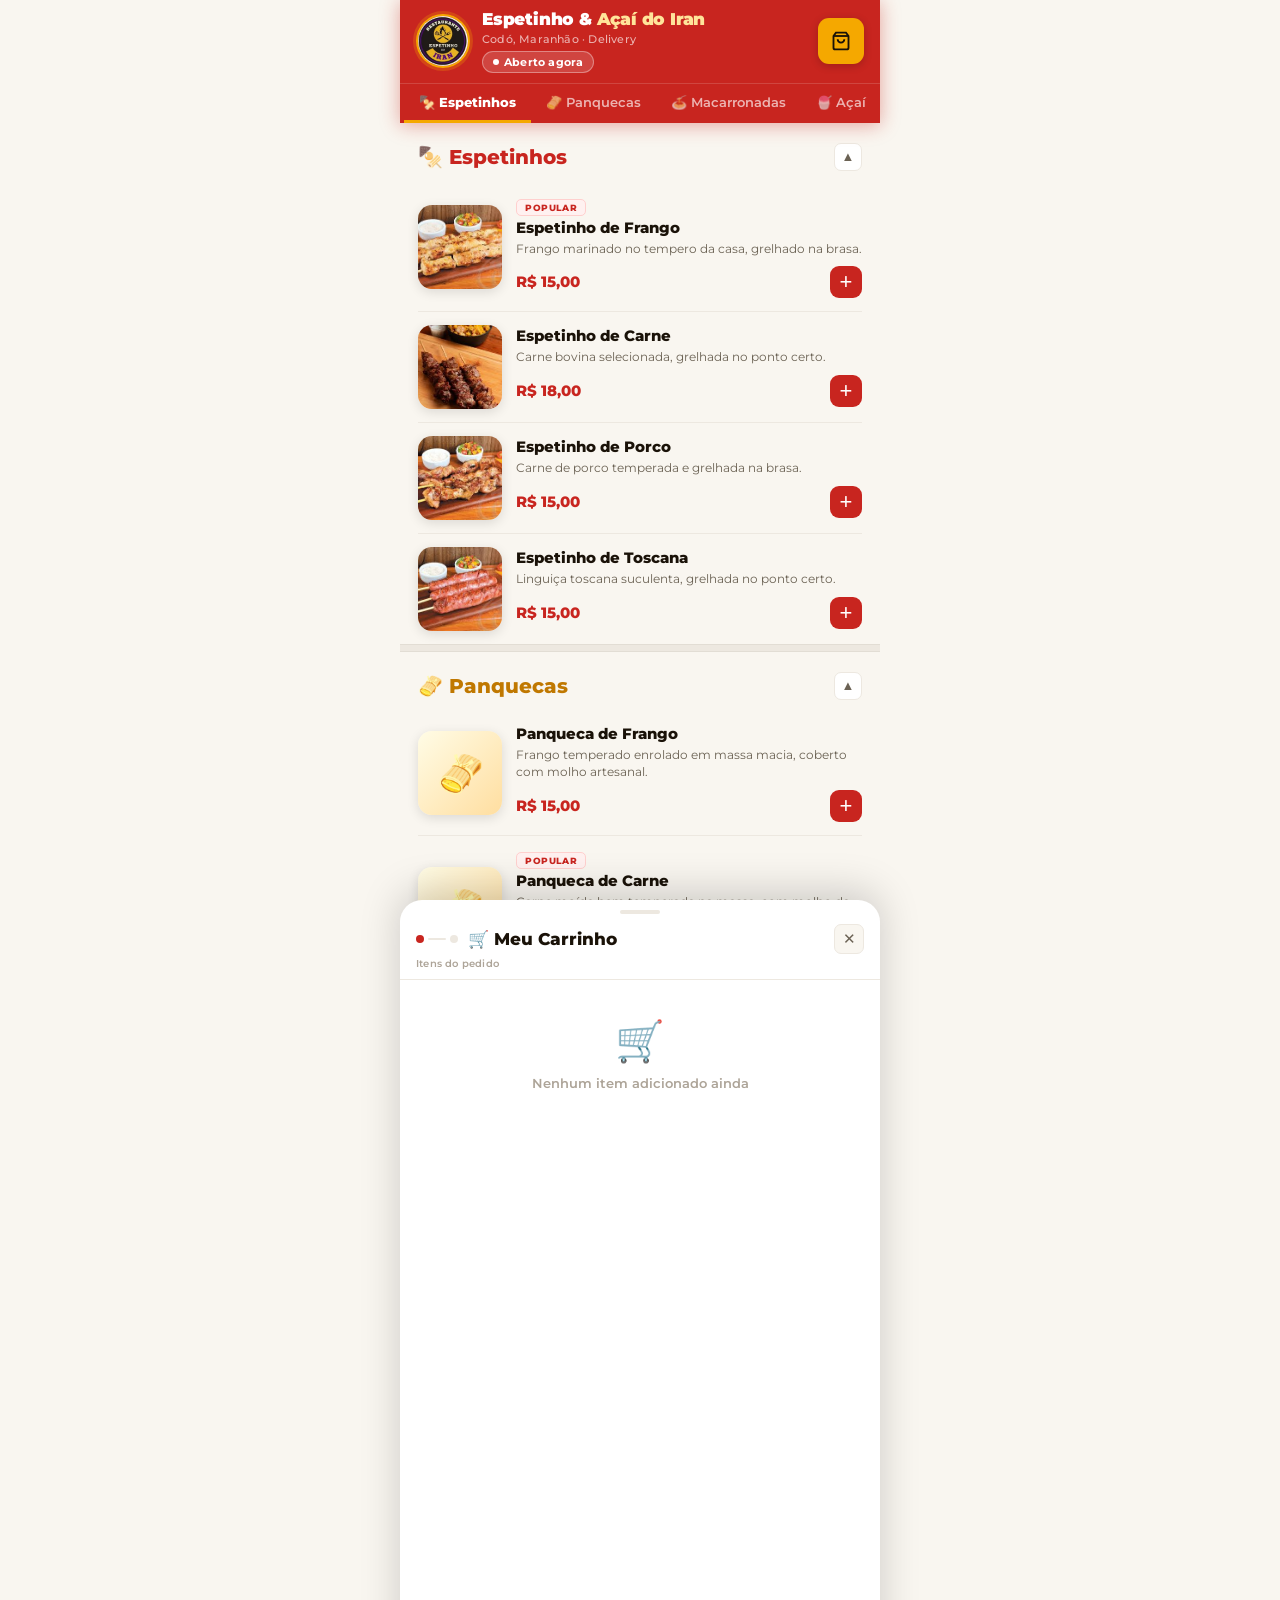
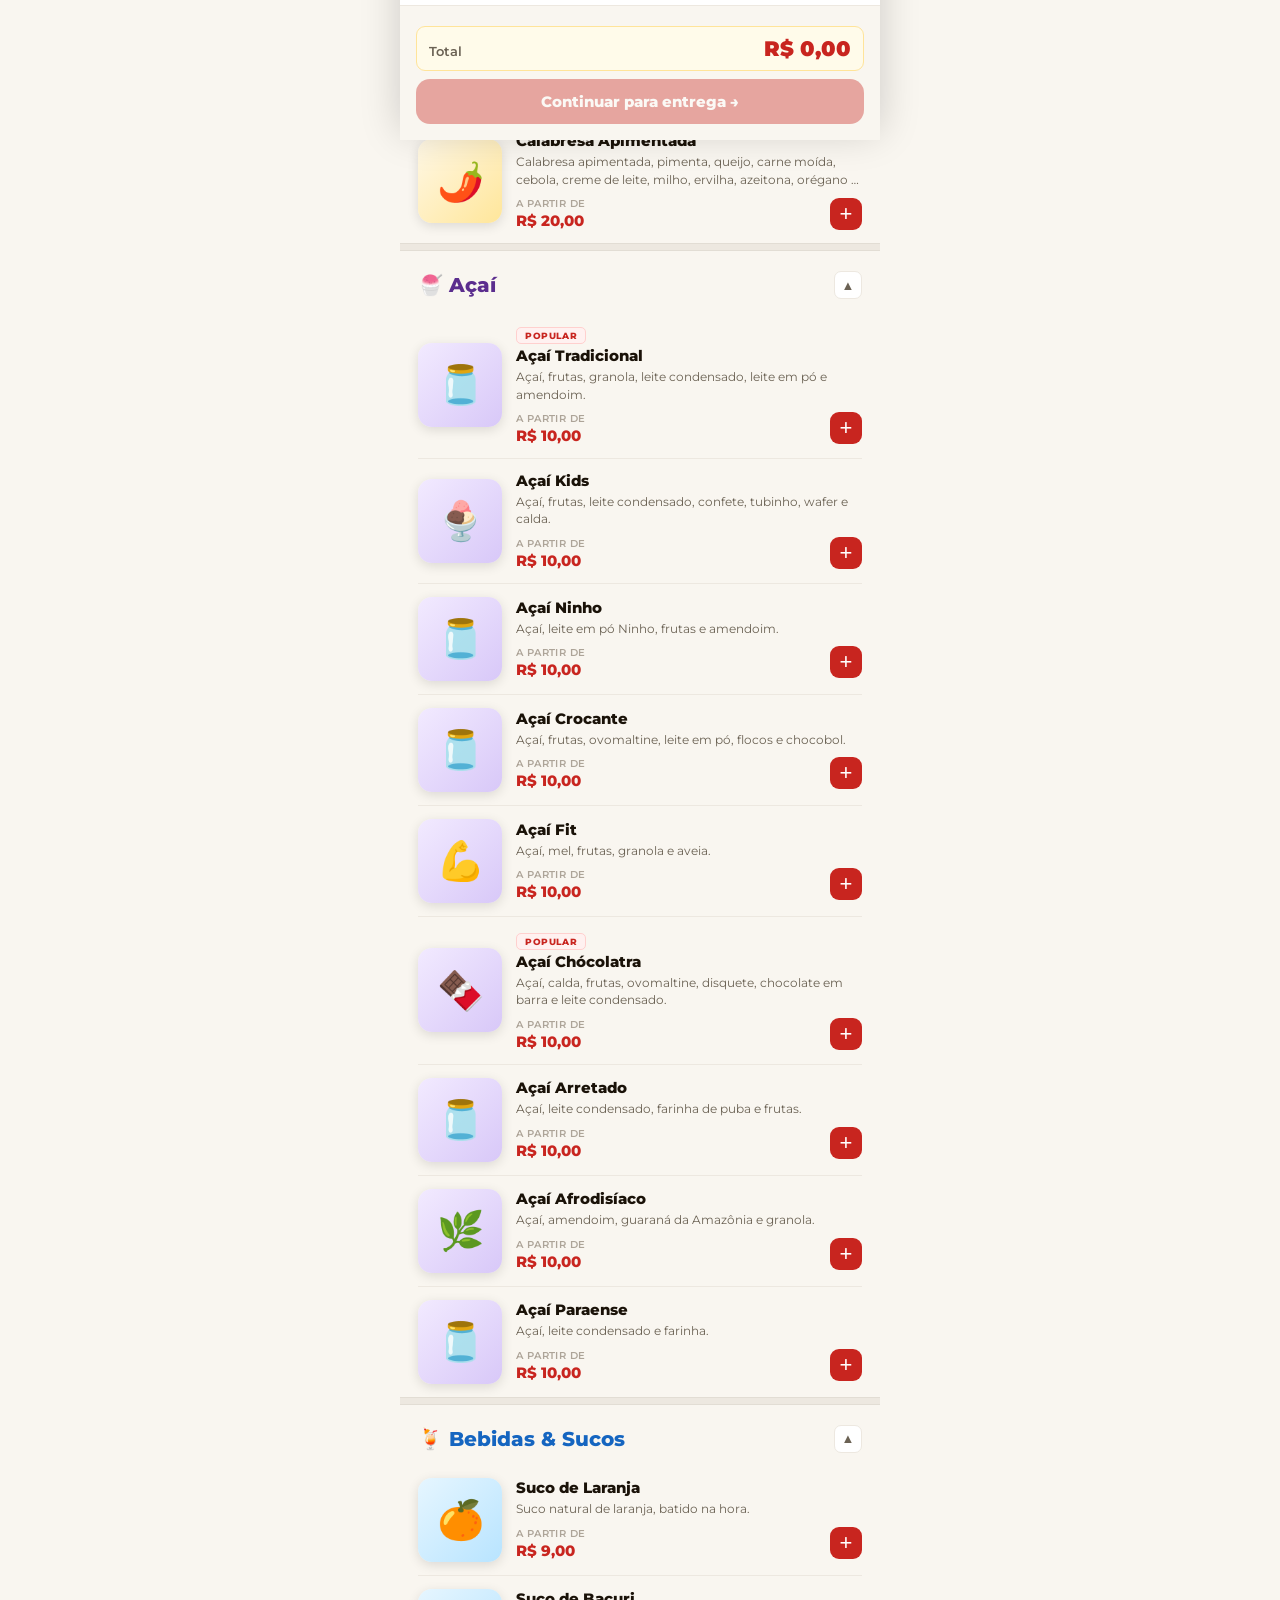
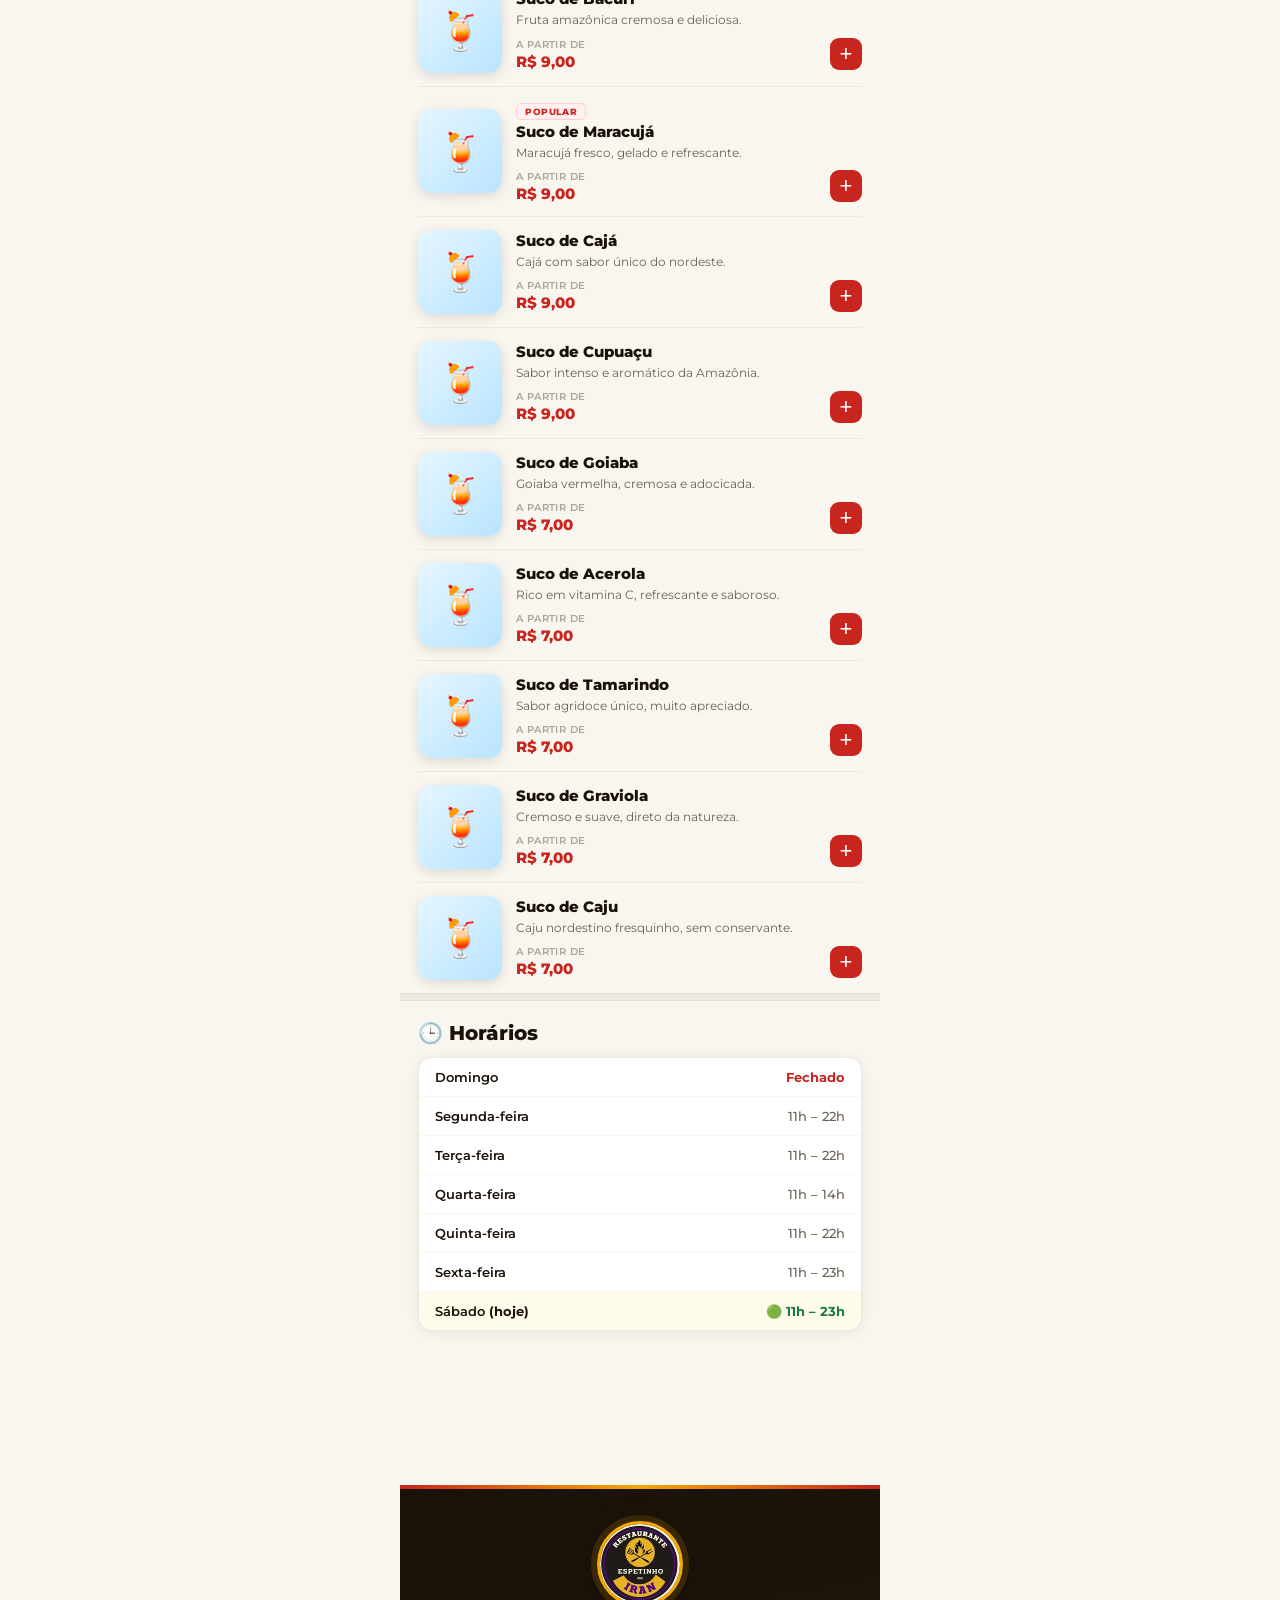
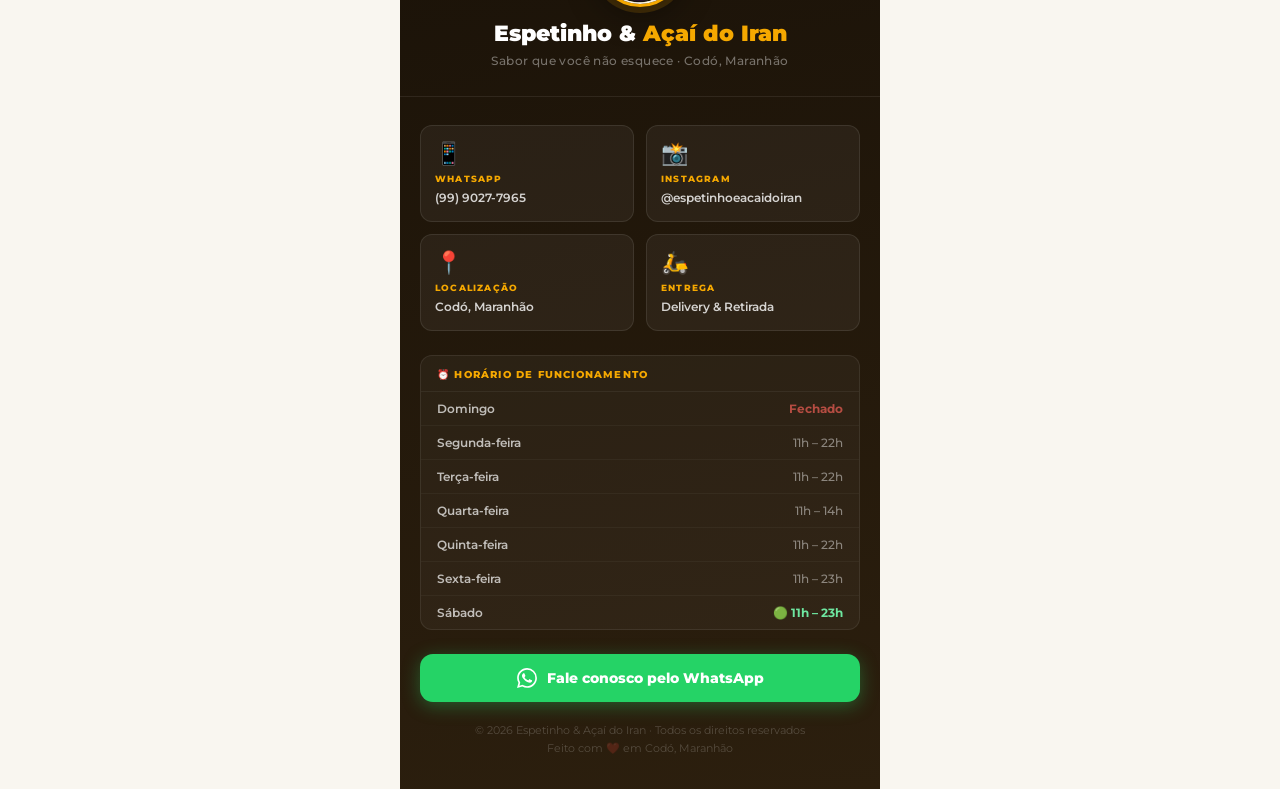
==== commit fc6f9d22: "Add files via upload" ====
--- a/index.html
+++ b/index.html
@@ -1,764 +1,20 @@
 <!DOCTYPE html>
 <html lang="pt-BR">
 <head>
-<meta charset="UTF-8">
-<meta name="viewport" content="width=device-width, initial-scale=1.0">
-<meta name="description" content="Espetinho e Açaí do Iran — Delivery em Codó, MA">
-<title>Espetinho & Açaí do Iran</title>
-<link rel="preconnect" href="https://fonts.googleapis.com">
-<link href="https://fonts.googleapis.com/css2?family=Montserrat:wght@400;500;600;700;800;900&display=swap" rel="stylesheet">
-<style>
-:root{
-  --red:      #C8251F;
-  --red-dark: #9E1C17;
-  --red-soft: #FFF1F0;
-  --red-mid:  #FFD0CE;
-  --yellow:   #F5A800;
-  --yellow-dk:#C07800;
-  --yellow-sf:#FFFBEA;
-  --yellow-md:#FFE49A;
-  --bg:       #F9F6F0;
-  --surface:  #FFFFFF;
-  --border:   #EDE8E0;
-  --text:     #1A1208;
-  --muted:    #6B6254;
-  --subtle:   #ADA498;
-  --green:    #1A7A40;
-  --radius:   13px;
-  --shadow:   0 2px 14px rgba(0,0,0,.07);
-  --shadow-md:0 6px 28px rgba(0,0,0,.11);
-}
-*{margin:0;padding:0;box-sizing:border-box;}
-html{scroll-behavior:smooth;}
-body{
-  font-family:'Montserrat',sans-serif;
-  background:var(--bg);color:var(--text);
-  min-height:100vh;max-width:480px;margin:0 auto;
-  position:relative;
-}
-
-/* ════════════════════════════
-   HEADER
-════════════════════════════ */
-.app-header{
-  background:var(--red);
-  position:sticky;top:0;z-index:80;
-  box-shadow:0 2px 16px rgba(200,37,31,.35);
-}
-
-/* Top strip: logo + info + cart */
-.header-top{
-  display:flex;align-items:center;gap:12px;
-  padding:10px 16px;
-}
-
-.logo-img{
-  width:56px;height:56px;border-radius:50%;flex-shrink:0;
-  object-fit:cover;
-  border:2.5px solid var(--yellow);
-  box-shadow:0 0 0 3px rgba(245,168,0,.25);
-}
-
-.header-info{flex:1;min-width:0;}
-
-.header-name{
-  font-family:'Montserrat',sans-serif;
-  font-size:17px;font-weight:900;
-  color:#fff;line-height:1.15;
-  letter-spacing:-.2px;
-}
-.header-name span{color:var(--yellow-md);}
-
-.header-sub{
-  font-size:11px;font-weight:500;
-  color:rgba(255,255,255,.65);
-  margin-top:2px;letter-spacing:.2px;
-}
-
-.status-pill{
-  display:inline-flex;align-items:center;gap:5px;
-  font-size:11px;font-weight:700;
-  padding:3px 10px;border-radius:20px;
-  margin-top:5px;border:1.5px solid;width:fit-content;
-  letter-spacing:.2px;
-}
-.status-pill.open{background:rgba(255,255,255,.15);color:#fff;border-color:rgba(255,255,255,.35);}
-.status-pill.closed{background:rgba(0,0,0,.15);color:rgba(255,255,255,.6);border-color:rgba(255,255,255,.15);}
-.status-dot{width:6px;height:6px;border-radius:50%;background:currentColor;flex-shrink:0;}
-.status-pill.open .status-dot{animation:blink 1.3s infinite;}
-@keyframes blink{0%,100%{opacity:1}50%{opacity:.2}}
-
-/* Cart button inside header */
-.header-cart-btn{
-  flex-shrink:0;
-  background:var(--yellow);color:var(--text);
-  border:none;border-radius:10px;
-  width:44px;height:44px;
-  display:flex;align-items:center;justify-content:center;
-  cursor:pointer;position:relative;
-  box-shadow:0 2px 8px rgba(0,0,0,.2);
-  transition:transform .15s,background .15s;
-}
-.header-cart-btn:hover{background:#e09600;transform:scale(1.06);}
-.cart-count-badge{
-  position:absolute;top:-5px;right:-5px;
-  background:var(--red-dark);color:#fff;
-  width:18px;height:18px;border-radius:50%;
-  font-size:10px;font-weight:800;
-  display:none;align-items:center;justify-content:center;
-  border:2px solid var(--red);
-}
-
-/* Category tabs strip */
-.cat-tabs-wrap{
-  overflow-x:auto;white-space:nowrap;
-  scrollbar-width:none;
-  border-top:1px solid rgba(255,255,255,.15);
-}
-.cat-tabs-wrap::-webkit-scrollbar{display:none;}
-.cat-tabs{display:inline-flex;padding:0 4px;}
-.cat-tab{
-  display:inline-block;padding:10px 15px;
-  font-family:'Montserrat',sans-serif;
-  font-size:13px;font-weight:600;
-  color:rgba(255,255,255,.65);
-  cursor:pointer;border-bottom:3px solid transparent;
-  transition:all .18s;white-space:nowrap;
-  background:none;border-top:none;border-left:none;border-right:none;
-}
-.cat-tab:hover{color:rgba(255,255,255,.9);}
-.cat-tab.active{color:#fff;border-bottom-color:var(--yellow);font-weight:800;}
-
-/* ════════════════════════════
-   CLOSED BANNER
-════════════════════════════ */
-#closedBanner{
-  display:none;background:var(--yellow-sf);
-  border-bottom:1px solid var(--yellow-md);
-  padding:10px 18px;text-align:center;
-}
-#closedBanner.show{display:block;}
-#closedBanner p{color:var(--yellow-dk);font-size:12px;font-weight:700;}
-#closedBanner strong{color:var(--red);}
-
-/* ════════════════════════════
-   MAIN
-════════════════════════════ */
-.main-scroll{padding:0 0 120px;}
-
-/* Section head */
-.section-head{
-  display:flex;align-items:center;justify-content:space-between;
-  padding:20px 18px 10px;
-}
-.section-title{
-  font-family:'Montserrat',sans-serif;
-  font-size:20px;font-weight:800;
-  display:flex;align-items:center;gap:8px;
-}
-.section-toggle{
-  width:28px;height:28px;border-radius:7px;
-  background:var(--surface);border:1px solid var(--border);
-  display:flex;align-items:center;justify-content:center;
-  cursor:pointer;font-size:13px;color:var(--muted);
-  transition:all .15s;user-select:none;
-}
-.section-toggle:hover{background:var(--border);}
-
-/* Section divider */
-.section-divider{
-  height:8px;background:var(--border);
-  border-top:1px solid #E2DDD4;border-bottom:1px solid #E2DDD4;
-}
-
-/* ════════════════════════════
-   ITEM CARDS
-════════════════════════════ */
-.item-list{padding:0 18px;display:flex;flex-direction:column;}
-
-.item-card{
-  display:flex;align-items:center;gap:14px;
-  padding:14px 0;
-  border-bottom:1px solid var(--border);
-  cursor:pointer;
-  position:relative;
-  transition:opacity .12s;
-}
-.item-card:last-child{border-bottom:none;}
-.item-card:active{opacity:.85;}
-
-.item-thumb{
-  width:82px;height:82px;border-radius:12px;flex-shrink:0;
-  display:flex;align-items:center;justify-content:center;
-  font-size:40px;
-  box-shadow:0 2px 10px rgba(0,0,0,.1);
-}
-.item-thumb.esp-bg {background:linear-gradient(135deg,#FFF0E6,#FFD4B8);}
-.item-thumb.mac-bg {background:linear-gradient(135deg,#FFFCE6,#FFE8A0);}
-.item-thumb.acai-bg{background:linear-gradient(135deg,#F2EAFF,#D8C8F8);}
-.item-thumb.beb-bg {background:linear-gradient(135deg,#E6F6FF,#B8E4FF);}
-
-.item-content{flex:1;min-width:0;}
-
-.item-badge-row{margin-bottom:4px;}
-.ibadge{
-  font-size:9px;font-weight:800;
-  padding:2px 8px;border-radius:5px;
-  letter-spacing:.6px;text-transform:uppercase;
-}
-.ibadge-hot{background:var(--red-soft);color:var(--red);border:1px solid var(--red-mid);}
-.ibadge-new{background:var(--yellow-sf);color:var(--yellow-dk);border:1px solid var(--yellow-md);}
-
-.item-name{
-  font-family:'Montserrat',sans-serif;
-  font-weight:800;font-size:15px;
-  color:var(--text);margin-bottom:3px;line-height:1.2;
-}
-.item-desc{
-  font-size:12px;font-weight:400;
-  color:var(--muted);line-height:1.45;
-  display:-webkit-box;-webkit-line-clamp:2;
-  -webkit-box-orient:vertical;overflow:hidden;
-}
-.item-price-row{
-  display:flex;align-items:center;
-  justify-content:space-between;margin-top:9px;
-}
-.item-price{
-  font-family:'Montserrat',sans-serif;
-  font-size:16px;font-weight:800;color:var(--red);
-}
-.item-add-btn{
-  width:30px;height:30px;border-radius:8px;
-  background:var(--red);border:none;color:#fff;
-  font-size:22px;line-height:1;cursor:pointer;
-  display:flex;align-items:center;justify-content:center;
-  transition:all .14s;flex-shrink:0;
-}
-.item-add-btn:hover{background:var(--red-dark);}
-.item-add-btn:active{transform:scale(.9);}
-
-/* ════════════════════════════
-   SCHEDULE
-════════════════════════════ */
-.schedule-wrap{
-  margin:0 18px 24px;
-  background:var(--surface);
-  border-radius:var(--radius);
-  border:1px solid var(--border);
-  overflow:hidden;box-shadow:var(--shadow);
-}
-.sch-head{
-  padding:13px 16px;border-bottom:1px solid var(--border);
-  display:flex;align-items:center;gap:8px;
-  background:linear-gradient(90deg,var(--red-soft),var(--surface));
-}
-.sch-head h3{
-  font-family:'Montserrat',sans-serif;
-  font-size:16px;font-weight:800;
-}
-.sch-row{
-  display:flex;justify-content:space-between;align-items:center;
-  padding:10px 16px;border-bottom:1px solid var(--bg);
-  font-size:13px;
-}
-.sch-row:last-child{border:none;}
-.sch-row.today{background:var(--yellow-sf);}
-.sch-day{font-weight:600;}
-.sch-time{font-weight:500;color:var(--muted);}
-.sch-time.closed-day{color:var(--red);font-weight:700;}
-.sch-time.open-now{color:var(--green);font-weight:700;}
-
-/* ════════════════════════════
-   FOOTER
-════════════════════════════ */
-footer{
-  background:var(--text);
-  padding:36px 24px 28px;
-  text-align:center;
-}
-.footer-logo-img{
-  width:80px;height:80px;border-radius:50%;
-  object-fit:cover;
-  border:3px solid var(--yellow);
-  box-shadow:0 0 0 4px rgba(245,168,0,.2);
-  margin:0 auto 16px;display:block;
-}
-.footer-name{
-  font-family:'Montserrat',sans-serif;
-  font-size:20px;font-weight:900;
-  color:#fff;margin-bottom:4px;line-height:1.2;
-}
-.footer-name span{color:var(--yellow);}
-.footer-tagline{
-  font-size:12px;font-weight:500;
-  color:rgba(255,255,255,.45);
-  margin-bottom:20px;letter-spacing:.3px;
-}
-.footer-divider{
-  height:1px;background:rgba(255,255,255,.1);
-  margin:0 0 18px;
-}
-.footer-info-grid{
-  display:grid;grid-template-columns:1fr 1fr;
-  gap:12px;margin-bottom:20px;
-}
-.footer-info-item{
-  background:rgba(255,255,255,.06);
-  border:1px solid rgba(255,255,255,.1);
-  border-radius:10px;padding:12px 10px;text-align:center;
-}
-.footer-info-label{
-  font-size:10px;font-weight:700;
-  color:var(--yellow);letter-spacing:1px;
-  text-transform:uppercase;margin-bottom:4px;
-}
-.footer-info-val{
-  font-size:12px;font-weight:600;
-  color:rgba(255,255,255,.8);line-height:1.4;
-}
-.footer-hours-row{
-  background:rgba(255,255,255,.06);
-  border:1px solid rgba(255,255,255,.1);
-  border-radius:10px;padding:12px 14px;
-  margin-bottom:20px;text-align:left;
-}
-.footer-hours-title{
-  font-size:10px;font-weight:700;color:var(--yellow);
-  letter-spacing:1px;text-transform:uppercase;margin-bottom:8px;
-}
-.footer-sch-line{
-  display:flex;justify-content:space-between;
-  font-size:12px;font-weight:500;
-  color:rgba(255,255,255,.65);
-  padding:3px 0;border-bottom:1px solid rgba(255,255,255,.05);
-}
-.footer-sch-line:last-child{border:none;}
-.footer-sch-line .closed{color:rgba(255,100,90,.7);}
-.footer-copy{
-  font-size:11px;color:rgba(255,255,255,.25);
-  margin-top:4px;
-}
-
-/* ════════════════════════════
-   CART PANEL
-════════════════════════════ */
-.cart-overlay{
-  display:none;position:fixed;inset:0;
-  background:rgba(0,0,0,.5);backdrop-filter:blur(3px);z-index:190;
-}
-.cart-overlay.open{display:block;}
-.cart-panel{
-  position:fixed;bottom:0;left:50%;
-  transform:translateX(-50%) translateY(100%);
-  width:100%;max-width:480px;
-  background:var(--surface);
-  border-radius:22px 22px 0 0;
-  z-index:191;max-height:92vh;
-  display:flex;flex-direction:column;
-  transition:transform .3s cubic-bezier(.4,0,.2,1);
-  box-shadow:0 -8px 40px rgba(0,0,0,.18);
-}
-.cart-panel.open{transform:translateX(-50%) translateY(0);}
-.cart-handle{
-  width:40px;height:4px;border-radius:2px;
-  background:var(--border);margin:10px auto 0;flex-shrink:0;
-}
-.cart-head{
-  padding:14px 18px 12px;
-  border-bottom:1px solid var(--border);flex-shrink:0;
-}
-.cart-head-top{display:flex;align-items:center;justify-content:space-between;}
-.cart-head h2{
-  font-family:'Montserrat',sans-serif;
-  font-size:20px;font-weight:800;
-}
-.cart-close{
-  width:30px;height:30px;border-radius:7px;
-  background:var(--bg);border:1px solid var(--border);
-  cursor:pointer;font-size:16px;color:var(--muted);
-  display:flex;align-items:center;justify-content:center;
-  transition:all .13s;
-}
-.cart-close:hover{background:var(--border);}
-
-.cart-body{padding:12px 18px;overflow-y:auto;flex:1;}
-.cart-empty-msg{text-align:center;padding:32px 0;color:var(--subtle);}
-.cart-empty-msg .big{font-size:40px;margin-bottom:10px;}
-.cart-empty-msg p{font-size:13px;font-weight:600;}
-
-.cart-item-row{
-  display:flex;align-items:flex-start;gap:10px;
-  padding:11px 0;border-bottom:1px solid var(--bg);
-}
-.ci-emoji{font-size:22px;flex-shrink:0;margin-top:1px;}
-.ci-info{flex:1;min-width:0;}
-.ci-name{font-size:13px;font-weight:700;}
-.ci-comps{font-size:11px;color:var(--muted);margin-top:2px;line-height:1.4;}
-.ci-right{display:flex;flex-direction:column;align-items:flex-end;gap:5px;flex-shrink:0;}
-.ci-price{font-size:13px;font-weight:700;color:var(--red);}
-.ci-qty{display:flex;align-items:center;gap:5px;}
-.ci-btn{
-  width:24px;height:24px;border-radius:6px;
-  background:var(--bg);border:1px solid var(--border);
-  cursor:pointer;font-size:15px;font-weight:700;color:var(--text);
-  display:flex;align-items:center;justify-content:center;
-  transition:background .12s;
-}
-.ci-btn:hover{background:var(--border);}
-.ci-num{font-size:13px;font-weight:700;min-width:16px;text-align:center;}
-
-/* Cart footer */
-.cart-footer{padding:14px 18px;border-top:1px solid var(--border);background:var(--bg);flex-shrink:0;}
-
-.closed-hint{
-  text-align:center;padding:9px 12px;
-  background:var(--red-soft);border-radius:8px;
-  font-size:12px;font-weight:700;color:var(--red);
-  margin-bottom:12px;display:none;
-  border:1px solid var(--red-mid);
-}
-.closed-hint.show{display:block;}
-
-.delivery-row{display:grid;grid-template-columns:1fr 1fr;gap:7px;margin-bottom:12px;}
-.del-opt{
-  border:1.5px solid var(--border);background:var(--surface);
-  border-radius:10px;padding:10px 8px;text-align:center;
-  cursor:pointer;transition:all .14s;
-}
-.del-opt:hover{border-color:var(--red-mid);}
-.del-opt.active{border-color:var(--red);background:var(--red-soft);}
-.del-icon{font-size:18px;display:block;margin-bottom:3px;}
-.del-label{font-size:12px;font-weight:700;}
-.del-sub{font-size:10px;color:var(--muted);}
-
-.addr-form{display:none;margin-bottom:12px;}
-.addr-form.show{display:block;}
-.form-row{margin-bottom:8px;}
-.form-row label{
-  display:block;font-size:10px;font-weight:800;
-  color:var(--muted);letter-spacing:1px;
-  text-transform:uppercase;margin-bottom:4px;
-}
-.form-input{
-  width:100%;padding:9px 12px;
-  border:1.5px solid var(--border);border-radius:9px;
-  background:var(--surface);color:var(--text);
-  font-family:'Montserrat',sans-serif;font-size:13px;
-  outline:none;transition:border .14s;
-}
-.form-input:focus{border-color:var(--red);}
-.form-input::placeholder{color:var(--subtle);}
-.form-input.error{border-color:var(--red);}
-.form-grid{display:grid;grid-template-columns:1fr 1fr;gap:7px;}
-
-.pay-section{margin-bottom:12px;}
-.pay-label{
-  font-size:10px;font-weight:800;color:var(--muted);
-  letter-spacing:1px;text-transform:uppercase;
-  margin-bottom:7px;display:block;
-}
-.pay-opts{display:flex;gap:6px;flex-wrap:wrap;}
-.pay-opt{
-  border:1.5px solid var(--border);background:var(--surface);
-  border-radius:8px;padding:6px 12px;
-  cursor:pointer;font-size:12px;font-weight:600;color:var(--muted);
-  transition:all .13s;font-family:'Montserrat',sans-serif;
-}
-.pay-opt:hover{border-color:var(--red-mid);color:var(--text);}
-.pay-opt.active{border-color:var(--red);color:var(--red);background:var(--red-soft);}
-
-#trocoRow{display:none;margin-top:7px;}
-#trocoRow.show{display:block;}
-
-.obs-area{
-  width:100%;padding:9px 12px;height:60px;
-  border:1.5px solid var(--border);border-radius:9px;
-  background:var(--surface);color:var(--text);
-  font-family:'Montserrat',sans-serif;font-size:13px;
-  outline:none;resize:none;transition:border .14s;
-  margin-bottom:12px;display:block;
-}
-.obs-area:focus{border-color:var(--red);}
-.obs-area::placeholder{color:var(--subtle);}
-
-.total-row{
-  display:flex;justify-content:space-between;align-items:baseline;
-  margin-bottom:12px;padding:10px 12px;
-  background:var(--yellow-sf);border-radius:9px;
-  border:1px solid var(--yellow-md);
-}
-.total-label{font-size:13px;font-weight:600;color:var(--muted);}
-.total-val{
-  font-family:'Montserrat',sans-serif;
-  font-size:24px;font-weight:900;color:var(--red);
-}
-
-.send-btn{
-  width:100%;padding:14px;
-  background:#25D366;border:none;border-radius:var(--radius);
-  color:#fff;font-family:'Montserrat',sans-serif;
-  font-weight:800;font-size:15px;cursor:pointer;
-  display:flex;align-items:center;justify-content:center;gap:8px;
-  transition:all .18s;box-shadow:0 3px 14px rgba(37,211,102,.3);
-}
-.send-btn:hover:not(:disabled){background:#1EBE58;transform:translateY(-1px);}
-.send-btn:disabled{opacity:.38;cursor:not-allowed;transform:none;}
-
-/* ════════════════════════════
-   ITEM MODAL
-════════════════════════════ */
-.modal-overlay{
-  display:none;position:fixed;inset:0;
-  background:rgba(0,0,0,.5);backdrop-filter:blur(4px);
-  z-index:200;align-items:flex-end;justify-content:center;
-}
-.modal-overlay.open{display:flex;}
-.modal-box{
-  background:var(--surface);width:100%;max-width:480px;
-  max-height:92vh;overflow-y:auto;
-  border-radius:22px 22px 0 0;
-  animation:slideUp .26s cubic-bezier(.4,0,.2,1);
-  display:flex;flex-direction:column;
-}
-@keyframes slideUp{from{transform:translateY(30px);opacity:0}to{transform:translateY(0);opacity:1}}
-
-.modal-handle{
-  width:40px;height:4px;border-radius:2px;
-  background:var(--border);margin:10px auto 0;flex-shrink:0;
-}
-.modal-hero{
-  width:100%;height:150px;
-  display:flex;align-items:center;justify-content:center;
-  font-size:76px;flex-shrink:0;position:relative;
-}
-.modal-hero.esp-bg {background:linear-gradient(135deg,#FFF0E6,#FFD4B8);}
-.modal-hero.mac-bg {background:linear-gradient(135deg,#FFFCE6,#FFE8A0);}
-.modal-hero.acai-bg{background:linear-gradient(135deg,#F2EAFF,#D8C8F8);}
-.modal-hero.beb-bg {background:linear-gradient(135deg,#E6F6FF,#B8E4FF);}
-
-.modal-close-btn{
-  position:absolute;top:12px;right:12px;
-  width:32px;height:32px;border-radius:8px;
-  background:rgba(255,255,255,.85);border:1px solid var(--border);
-  cursor:pointer;color:var(--muted);font-size:15px;
-  display:flex;align-items:center;justify-content:center;
-  backdrop-filter:blur(4px);transition:all .13s;
-}
-.modal-close-btn:hover{background:var(--surface);}
-
-.modal-info{padding:16px 18px 0;flex-shrink:0;}
-.modal-item-name{
-  font-family:'Montserrat',sans-serif;
-  font-size:22px;font-weight:900;margin-bottom:5px;
-}
-.modal-item-desc{
-  font-size:13px;font-weight:400;color:var(--muted);
-  line-height:1.6;margin-bottom:8px;
-}
-.modal-item-price{
-  font-family:'Montserrat',sans-serif;
-  font-size:18px;font-weight:800;color:var(--red);
-  padding-bottom:14px;border-bottom:1px solid var(--border);
-}
-
-.modal-body{padding:14px 18px;flex:1;}
-
-.comp-section{margin-bottom:18px;}
-.comp-title{
-  font-size:10px;font-weight:800;color:var(--muted);
-  letter-spacing:1.5px;text-transform:uppercase;
-  margin-bottom:9px;display:flex;align-items:center;gap:8px;
-}
-.comp-title::after{content:'';flex:1;height:1px;background:var(--border);}
-.comp-sub{font-size:10px;color:var(--subtle);letter-spacing:0;text-transform:none;font-weight:500;margin-left:3px;}
-.comp-grid{display:grid;grid-template-columns:1fr 1fr;gap:6px;}
-.comp-item{
-  display:flex;align-items:center;gap:7px;
-  padding:9px 10px;border-radius:9px;
-  border:1.5px solid var(--border);background:var(--surface);
-  cursor:pointer;transition:all .13s;
-  font-size:12px;font-weight:500;user-select:none;
-}
-.comp-item:hover{border-color:var(--red-mid);}
-.comp-item.selected{border-color:var(--red);background:var(--red-soft);color:var(--red);font-weight:700;}
-.comp-check{
-  width:15px;height:15px;border-radius:4px;
-  border:1.5px solid var(--border);flex-shrink:0;
-  display:flex;align-items:center;justify-content:center;
-  font-size:8px;transition:all .13s;
-}
-.comp-item.selected .comp-check{border-color:var(--red);background:var(--red);color:#fff;}
-.comp-extra{margin-left:auto;font-size:10px;color:var(--subtle);font-weight:700;}
-.comp-item.selected .comp-extra{color:var(--red);}
-
-.modal-footer{padding:14px 18px;border-top:1px solid var(--border);flex-shrink:0;}
-.qty-row{display:flex;align-items:center;gap:10px;margin-bottom:12px;}
-.qty-label{font-size:13px;font-weight:700;color:var(--muted);flex:1;}
-.qty-mod{
-  width:34px;height:34px;border-radius:9px;
-  background:var(--bg);border:1.5px solid var(--border);
-  cursor:pointer;font-size:20px;font-weight:700;color:var(--text);
-  display:flex;align-items:center;justify-content:center;
-  transition:all .13s;
-}
-.qty-mod:hover{background:var(--border);}
-.qty-disp{font-family:'Montserrat',sans-serif;font-size:20px;font-weight:800;min-width:30px;text-align:center;}
-.add-to-cart-btn{
-  width:100%;padding:14px;
-  background:var(--red);color:#fff;border:none;
-  border-radius:var(--radius);
-  font-family:'Montserrat',sans-serif;font-weight:800;font-size:15px;
-  cursor:pointer;display:flex;align-items:center;justify-content:center;gap:7px;
-  transition:background .15s;
-}
-.add-to-cart-btn:hover{background:var(--red-dark);}
-
-/* ════════════════════════════
-   TOAST
-════════════════════════════ */
-.toast{
-  position:fixed;bottom:20px;left:50%;transform:translateX(-50%);
-  background:var(--text);color:#fff;
-  padding:11px 20px;border-radius:11px;
-  font-size:13px;font-weight:700;z-index:500;
-  opacity:0;pointer-events:none;white-space:nowrap;
-  transition:opacity .22s;
-  display:flex;align-items:center;gap:8px;
-  box-shadow:0 8px 28px rgba(0,0,0,.22);
-  max-width:90vw;
-}
-.toast.show{opacity:1;}
-
-/* SCROLLBAR */
-::-webkit-scrollbar{width:4px;}
-::-webkit-scrollbar-track{background:transparent;}
-::-webkit-scrollbar-thumb{background:var(--border);border-radius:2px;}
-
-.section-items.collapsed{display:none;}
-
-/* ════════════════════════════
-   CARDÁPIO DO DIA
-════════════════════════════ */
-.daily-banner{
-  margin:16px 18px 0;
-  border-radius:var(--radius);
-  overflow:hidden;
-  box-shadow:var(--shadow-md);
-  border:1.5px solid var(--yellow-md);
-}
-.daily-banner-head{
-  background:linear-gradient(105deg,var(--red) 0%,#A01A14 100%);
-  padding:14px 18px;
-  display:flex;align-items:center;justify-content:space-between;
-  gap:10px;
-}
-.daily-banner-left{display:flex;align-items:center;gap:10px;}
-.daily-banner-icon{
-  width:40px;height:40px;border-radius:10px;
-  background:rgba(255,255,255,.15);
-  display:flex;align-items:center;justify-content:center;
-  font-size:20px;flex-shrink:0;
-}
-.daily-banner-label{
-  font-size:10px;font-weight:800;letter-spacing:1.5px;
-  text-transform:uppercase;color:var(--yellow-md);margin-bottom:2px;
-}
-.daily-banner-dayname{
-  font-family:'Montserrat',sans-serif;
-  font-size:18px;font-weight:900;color:#fff;line-height:1;
-}
-.daily-badge{
-  background:var(--yellow);color:var(--text);
-  font-size:10px;font-weight:800;
-  padding:3px 10px;border-radius:20px;
-  letter-spacing:.5px;white-space:nowrap;
-  flex-shrink:0;
-}
-
-.daily-items-wrap{
-  background:var(--surface);
-  padding:4px 0 8px;
-}
-.daily-item-row{
-  display:flex;align-items:center;gap:12px;
-  padding:10px 18px;
-  border-bottom:1px solid var(--bg);
-  cursor:pointer;transition:background .12s;
-  position:relative;
-}
-.daily-item-row:last-child{border-bottom:none;}
-.daily-item-row:hover{background:var(--red-soft);}
-.daily-item-row:hover .daily-item-add{opacity:1;transform:scale(1);}
-
-.daily-item-num{
-  width:24px;height:24px;border-radius:6px;
-  background:var(--red-soft);border:1.5px solid var(--red-mid);
-  display:flex;align-items:center;justify-content:center;
-  font-size:11px;font-weight:800;color:var(--red);
-  flex-shrink:0;
-}
-.daily-item-emoji{font-size:20px;flex-shrink:0;}
-.daily-item-info{flex:1;min-width:0;}
-.daily-item-name{
-  font-family:'Montserrat',sans-serif;
-  font-size:14px;font-weight:800;color:var(--text);
-}
-.daily-item-desc{
-  font-size:11px;color:var(--muted);font-weight:400;
-  margin-top:1px;line-height:1.4;
-}
-.daily-item-price{
-  font-family:'Montserrat',sans-serif;
-  font-size:15px;font-weight:800;color:var(--red);
-  flex-shrink:0;margin-right:8px;
-}
-.daily-item-add{
-  width:28px;height:28px;border-radius:7px;
-  background:var(--red);border:none;color:#fff;
-  font-size:20px;line-height:1;cursor:pointer;
-  display:flex;align-items:center;justify-content:center;
-  transition:all .14s;flex-shrink:0;
-  opacity:0;transform:scale(.85);
-}
-.daily-item-row:hover .daily-item-add{opacity:1;transform:scale(1);}
-
-.daily-closed-box{
-  background:var(--surface);
-  padding:20px 18px;text-align:center;
-}
-.daily-closed-box .closed-icon{font-size:32px;margin-bottom:8px;}
-.daily-closed-box p{font-size:13px;font-weight:700;color:var(--muted);}
-.daily-closed-box span{color:var(--red);}
-
-/* Day tabs (Mon–Sat) */
-.day-tabs-wrap{
-  padding:12px 18px 0;background:var(--surface);
-  border-bottom:1px solid var(--border);
-}
-.day-tabs{display:flex;gap:5px;overflow-x:auto;padding-bottom:0;scrollbar-width:none;}
-.day-tabs::-webkit-scrollbar{display:none;}
-.day-tab{
-  flex-shrink:0;
-  padding:6px 12px;border-radius:20px;
-  font-size:12px;font-weight:700;
-  border:1.5px solid var(--border);
-  background:var(--bg);color:var(--muted);
-  cursor:pointer;transition:all .14s;white-space:nowrap;
-  font-family:'Montserrat',sans-serif;
-}
-.day-tab:hover{border-color:var(--red-mid);color:var(--text);}
-.day-tab.active{background:var(--red);border-color:var(--red);color:#fff;}
-.day-tab.today-tab{border-color:var(--yellow);color:var(--yellow-dk);}
-.day-tab.today-tab.active{background:var(--red);border-color:var(--red);color:#fff;}
-</style>
+  <meta charset="UTF-8">
+  <meta name="viewport" content="width=device-width, initial-scale=1.0, maximum-scale=1.0, user-scalable=no">
+  <meta name="description" content="Espetinho e Açaí do Iran — Delivery em Codó, MA">
+  <title>Espetinho &amp; Açaí do Iran</title>
+  <link rel="preconnect" href="https://fonts.googleapis.com">
+  <link href="https://fonts.googleapis.com/css2?family=Montserrat:wght@400;500;600;700;800;900&display=swap" rel="stylesheet">
+  <link rel="stylesheet" href="style.css">
 </head>
 <body>
 
-<!-- ═══ HEADER ═══ -->
+<!-- ═══════════════ HEADER ═══════════════ -->
 <header class="app-header">
   <div class="header-top">
-    <img src="[data-uri]" alt="Logo Espetinho do Iran" class="logo-img">
+    <img id="logoImg" alt="Logo Espetinho do Iran" class="logo-img">
     <div class="header-info">
       <div class="header-name">Espetinho &amp; <span>Açaí do Iran</span></div>
       <div class="header-sub">Codó, Maranhão · Delivery</div>
@@ -777,33 +33,44 @@
     </button>
   </div>
 
-  <!-- Tabs -->
   <div class="cat-tabs-wrap">
     <div class="cat-tabs" id="catTabsEl">
-      <button class="cat-tab active" data-sec="sec-esp">Espetinhos</button>
-      <button class="cat-tab" data-sec="sec-mac">Macarronadas</button>
-      <button class="cat-tab" data-sec="sec-acai">Açaí</button>
-      <button class="cat-tab" data-sec="sec-beb">Bebidas</button>
-      <button class="cat-tab" data-sec="sec-horarios">Horários</button>
+      <button class="cat-tab active" data-sec="sec-esp">🍢 Espetinhos</button>
+      <button class="cat-tab" data-sec="sec-panq">🫔 Panquecas</button>
+      <button class="cat-tab" data-sec="sec-mac">🍝 Macarronadas</button>
+      <button class="cat-tab" data-sec="sec-acai">🍧 Açaí</button>
+      <button class="cat-tab" data-sec="sec-beb">🍹 Bebidas</button>
+      <button class="cat-tab" data-sec="sec-horarios">🕒 Horários</button>
     </div>
   </div>
 </header>
 
 <!-- Closed banner -->
 <div id="closedBanner">
-  <p>🕒 <strong>Fechado no momento.</strong> Monte seu pedido — o envio será aceito no horário de funcionamento.</p>
+  <p>🕒 <strong>Fechado no momento.</strong> Monte seu pedido — enviaremos quando abrirmos.</p>
 </div>
 
-<!-- ═══ MAIN ═══ -->
-<div class="main-scroll">
+<!-- ═══════════════ MAIN ═══════════════ -->
+<main class="main-scroll">
 
   <!-- ESPETINHOS -->
   <div id="sec-esp">
     <div class="section-head">
       <div class="section-title" style="color:var(--red)">🍢 Espetinhos</div>
-      <div class="section-toggle" onclick="toggleSection('items-esp',this)">▲</div>
+      <button class="section-toggle" onclick="toggleSection('items-esp',this)">▲</button>
     </div>
     <div class="item-list section-items" id="items-esp"></div>
+  </div>
+
+  <div class="section-divider"></div>
+
+  <!-- PANQUECAS -->
+  <div id="sec-panq">
+    <div class="section-head">
+      <div class="section-title" style="color:var(--yellow-dk)">🫔 Panquecas</div>
+      <button class="section-toggle" onclick="toggleSection('items-panq',this)">▲</button>
+    </div>
+    <div class="item-list section-items" id="items-panq"></div>
   </div>
 
   <div class="section-divider"></div>
@@ -812,7 +79,7 @@
   <div id="sec-mac">
     <div class="section-head">
       <div class="section-title" style="color:var(--yellow-dk)">🍝 Macarronadas</div>
-      <div class="section-toggle" onclick="toggleSection('items-mac',this)">▲</div>
+      <button class="section-toggle" onclick="toggleSection('items-mac',this)">▲</button>
     </div>
     <div class="item-list section-items" id="items-mac"></div>
   </div>
@@ -822,8 +89,8 @@
   <!-- AÇAÍ -->
   <div id="sec-acai">
     <div class="section-head">
-      <div class="section-title" style="color:#5B2D8E">🍧 Açaí</div>
-      <div class="section-toggle" onclick="toggleSection('items-acai',this)">▲</div>
+      <div class="section-title" style="color:var(--purple)">🍧 Açaí</div>
+      <button class="section-toggle" onclick="toggleSection('items-acai',this)">▲</button>
     </div>
     <div class="item-list section-items" id="items-acai"></div>
   </div>
@@ -833,8 +100,8 @@
   <!-- BEBIDAS -->
   <div id="sec-beb">
     <div class="section-head">
-      <div class="section-title">🥤 Bebidas</div>
-      <div class="section-toggle" onclick="toggleSection('items-beb',this)">▲</div>
+      <div class="section-title" style="color:#1565C0">🍹 Bebidas &amp; Sucos</div>
+      <button class="section-toggle" onclick="toggleSection('items-beb',this)">▲</button>
     </div>
     <div class="item-list section-items" id="items-beb"></div>
   </div>
@@ -851,132 +118,189 @@
     </div>
   </div>
 
-</div><!-- /main-scroll -->
-
-<!-- ═══ FOOTER ═══ -->
-<footer>
-  <img src="[data-uri]" alt="Logo" class="footer-logo-img">
-  <div class="footer-name">Espetinho &amp; <span>Açaí do Iran</span></div>
-  <div class="footer-tagline">Sabor que você não esquece · Codó, MA</div>
-  <div class="footer-divider"></div>
-
-  <div class="footer-info-grid">
-    <div class="footer-info-item">
-      <div class="footer-info-label">WhatsApp</div>
-      <div class="footer-info-val">(99) 9027-7965</div>
-    </div>
-    <div class="footer-info-item">
-      <div class="footer-info-label">Instagram</div>
-      <div class="footer-info-val">@espetinhoeacaidoiran</div>
-    </div>
-  </div>
-
-  <div class="footer-hours-row">
-    <div class="footer-hours-title">Horário de funcionamento</div>
-    <div class="footer-sch-line"><span>Seg, Ter, Qui</span><span>11h – 22h</span></div>
-    <div class="footer-sch-line"><span>Quarta-feira</span><span>11h – 14h (almoço)</span></div>
-    <div class="footer-sch-line"><span>Sex, Sábado</span><span>11h – 23h</span></div>
-    <div class="footer-sch-line"><span>Domingo</span><span class="closed">Fechado</span></div>
-  </div>
-
-  <div class="footer-copy">© 2025 Espetinho &amp; Açaí do Iran · Todos os direitos reservados</div>
+</main>
+
+<!-- ═══════════════ FOOTER ═══════════════ -->
+<footer class="site-footer">
+  <div class="footer-hero">
+    <img id="footerLogoImg" alt="Logo" class="footer-logo">
+    <div class="footer-brand-name">Espetinho &amp; <span>Açaí do Iran</span></div>
+    <div class="footer-tagline">Sabor que você não esquece · Codó, Maranhão</div>
+  </div>
+
+  <div class="footer-grid">
+    <div class="footer-card">
+      <span class="footer-card-icon">📱</span>
+      <span class="footer-card-label">WhatsApp</span>
+      <span class="footer-card-val">
+        <a href="https://wa.me/5599027965">(99) 9027-7965</a>
+      </span>
+    </div>
+    <div class="footer-card">
+      <span class="footer-card-icon">📸</span>
+      <span class="footer-card-label">Instagram</span>
+      <span class="footer-card-val">
+        <a href="https://instagram.com/espetinhoeacaidoiran" target="_blank">@espetinhoeacaidoiran</a>
+      </span>
+    </div>
+    <div class="footer-card">
+      <span class="footer-card-icon">📍</span>
+      <span class="footer-card-label">Localização</span>
+      <span class="footer-card-val">Codó, Maranhão</span>
+    </div>
+    <div class="footer-card">
+      <span class="footer-card-icon">🛵</span>
+      <span class="footer-card-label">Entrega</span>
+      <span class="footer-card-val">Delivery &amp; Retirada</span>
+    </div>
+  </div>
+
+  <div class="footer-hours">
+    <div class="footer-hours-title">⏰ Horário de Funcionamento</div>
+    <div id="footerSchRows"></div>
+  </div>
+
+  <a href="https://wa.me/5599027965" class="footer-cta" target="_blank">
+    <svg width="20" height="20" fill="currentColor" viewBox="0 0 24 24">
+      <path d="M17.472 14.382c-.297-.149-1.758-.867-2.03-.967-.273-.099-.471-.148-.67.15-.197.297-.767.966-.94 1.164-.173.199-.347.223-.644.075-.297-.15-1.255-.463-2.39-1.475-.883-.788-1.48-1.761-1.653-2.059-.173-.297-.018-.458.13-.606.134-.133.298-.347.446-.52.149-.174.198-.298.298-.497.099-.198.05-.371-.025-.52-.075-.149-.669-1.612-.916-2.207-.242-.579-.487-.5-.669-.51-.173-.008-.371-.01-.57-.01-.198 0-.52.074-.792.372-.272.297-1.04 1.016-1.04 2.479 0 1.462 1.065 2.875 1.213 3.074.149.198 2.096 3.2 5.077 4.487.709.306 1.262.489 1.694.625.712.227 1.36.195 1.871.118.571-.085 1.758-.719 2.006-1.413.248-.694.248-1.289.173-1.413-.074-.124-.272-.198-.57-.347m-5.421 7.403h-.004a9.87 9.87 0 01-5.031-1.378l-.361-.214-3.741.982.998-3.648-.235-.374a9.86 9.86 0 01-1.51-5.26c.001-5.45 4.436-9.884 9.888-9.884 2.64 0 5.122 1.03 6.988 2.898a9.825 9.825 0 012.893 6.994c-.003 5.45-4.437 9.884-9.885 9.884m8.413-18.297A11.815 11.815 0 0012.05 0C5.495 0 .16 5.335.157 11.892c0 2.096.547 4.142 1.588 5.945L.057 24l6.305-1.654a11.882 11.882 0 005.683 1.448h.005c6.554 0 11.89-5.335 11.893-11.893a11.821 11.821 0 00-3.48-8.413z"/>
+    </svg>
+    Fale conosco pelo WhatsApp
+  </a>
+
+  <p class="footer-copy">© 2026 Espetinho &amp; Açaí do Iran · Todos os direitos reservados<br>Feito com ❤️ em Codó, Maranhão</p>
 </footer>
 
-<!-- ═══ CART OVERLAY + PANEL ═══ -->
+<!-- ═══════════════ CART OVERLAY + PANEL ═══════════════ -->
 <div class="cart-overlay" id="cartOverlay" onclick="closeCart()"></div>
 <div class="cart-panel" id="cartPanel">
   <div class="cart-handle"></div>
+
+  <!-- ── STEP HEADER ── -->
   <div class="cart-head">
     <div class="cart-head-top">
-      <h2>Seu pedido</h2>
+      <div class="cart-steps">
+        <span class="cart-step-dot active" id="stepDot1"></span>
+        <span class="cart-step-line"></span>
+        <span class="cart-step-dot" id="stepDot2"></span>
+      </div>
+      <h2 id="cartTitle">🛒 Meu Carrinho</h2>
       <button class="cart-close" onclick="closeCart()">✕</button>
     </div>
-  </div>
-
+    <p class="cart-step-label" id="cartStepLabel">Itens do pedido</p>
+  </div>
+
+  <!-- ── STEP 1: ITEMS ── -->
   <div class="cart-body" id="cartBody">
     <div class="cart-empty-msg">
       <div class="big">🛒</div>
       <p>Nenhum item adicionado ainda</p>
     </div>
   </div>
-
-  <div class="cart-footer">
-    <div class="closed-hint" id="closedHint">🕒 Fora do horário — pedidos bloqueados</div>
-
-    <div class="delivery-row">
-      <div class="del-opt active" id="optDelivery" onclick="setDelivery('delivery')">
-        <span class="del-icon">🛵</span>
-        <span class="del-label">Delivery</span>
-        <span class="del-sub">Receber em casa</span>
-      </div>
-      <div class="del-opt" id="optRetirada" onclick="setDelivery('retirada')">
-        <span class="del-icon">🏃</span>
-        <span class="del-label">Retirada</span>
-        <span class="del-sub">No balcão</span>
-      </div>
-    </div>
-
-    <div class="addr-form show" id="addrForm">
-      <div class="form-row">
-        <label>Rua / Avenida</label>
-        <input class="form-input" id="fRua" type="text" placeholder="Ex: Rua das Flores">
-      </div>
-      <div class="form-grid">
+  <div class="cart-step1-footer" id="cartStep1Footer">
+    <div class="total-row">
+      <span class="total-label">Total</span>
+      <span class="total-val" id="totalVal">R$ 0,00</span>
+    </div>
+    <button class="cart-next-btn" id="cartNextBtn" onclick="goToStep2()" disabled>
+      Continuar para entrega →
+    </button>
+  </div>
+
+  <!-- ── STEP 2: DELIVERY + PAYMENT ── -->
+  <div class="cart-step2" id="cartStep2" style="display:none">
+    <div class="cart-body cart-body-step2">
+      <div class="closed-hint" id="closedHint">⏰ Fechado agora — pedido não pode ser enviado</div>
+
+      <div class="step2-section-label">Tipo de entrega</div>
+      <div class="delivery-row">
+        <div class="del-opt active" id="optDelivery" onclick="setDelivery('delivery')">
+          <span class="del-icon">🛵</span>
+          <span class="del-label">Delivery</span>
+          <span class="del-sub">Entrega em casa</span>
+        </div>
+        <div class="del-opt" id="optRetirada" onclick="setDelivery('retirada')">
+          <span class="del-icon">🏃</span>
+          <span class="del-label">Retirada</span>
+          <span class="del-sub">No balcão</span>
+        </div>
+      </div>
+
+      <div class="addr-form show" id="addrForm">
+        <div class="step2-section-label">Endereço de entrega</div>
         <div class="form-row">
-          <label>Número</label>
-          <input class="form-input" id="fNum" type="text" placeholder="123">
+          <label>Rua / Avenida</label>
+          <input class="form-input" id="fRua" type="text" placeholder="Ex: Rua das Flores">
+        </div>
+        <div class="form-grid">
+          <div class="form-row">
+            <label>Número</label>
+            <input class="form-input" id="fNum" type="text" placeholder="123">
+          </div>
+          <div class="form-row">
+            <label>Complemento</label>
+            <input class="form-input" id="fComp" type="text" placeholder="Apto, bloco...">
+          </div>
         </div>
         <div class="form-row">
-          <label>Complemento</label>
-          <input class="form-input" id="fComp" type="text" placeholder="Apto, bloco...">
-        </div>
-      </div>
-      <div class="form-row">
-        <label>Bairro</label>
-        <input class="form-input" id="fBairro" type="text" placeholder="Ex: Centro">
-      </div>
-      <div class="form-row">
-        <label>Ponto de referência</label>
-        <input class="form-input" id="fRef" type="text" placeholder="Próximo ao mercado...">
-      </div>
-    </div>
-
-    <div class="pay-section">
-      <span class="pay-label">Forma de pagamento</span>
-      <div class="pay-opts">
-        <div class="pay-opt active" data-pay="dinheiro" onclick="setPay(this)">💵 Dinheiro</div>
-        <div class="pay-opt" data-pay="pix" onclick="setPay(this)">📲 Pix</div>
-        <div class="pay-opt" data-pay="cartao" onclick="setPay(this)">💳 Cartão</div>
-      </div>
-      <div id="trocoRow">
-        <div class="form-row" style="margin-top:7px;">
-          <label>Troco para quanto?</label>
-          <input class="form-input" id="fTroco" type="number" placeholder="Ex: 50,00">
-        </div>
-      </div>
-    </div>
-
-    <textarea class="obs-area" id="obsArea" placeholder="Observações gerais (opcional)..."></textarea>
-
-    <div class="total-row">
-      <span class="total-label">Total do pedido</span>
-      <span class="total-val" id="totalVal">R$ 0,00</span>
-    </div>
-
-    <button class="send-btn" id="sendBtn" onclick="sendWhatsApp()" disabled>
-      <svg width="18" height="18" fill="currentColor" viewBox="0 0 24 24"><path d="M17.472 14.382c-.297-.149-1.758-.867-2.03-.967-.273-.099-.471-.148-.67.15-.197.297-.767.966-.94 1.164-.173.199-.347.223-.644.075-.297-.15-1.255-.463-2.39-1.475-.883-.788-1.48-1.761-1.653-2.059-.173-.297-.018-.458.13-.606.134-.133.298-.347.446-.52.149-.174.198-.298.298-.497.099-.198.05-.371-.025-.52-.075-.149-.669-1.612-.916-2.207-.242-.579-.487-.5-.669-.51-.173-.008-.371-.01-.57-.01-.198 0-.52.074-.792.372-.272.297-1.04 1.016-1.04 2.479 0 1.462 1.065 2.875 1.213 3.074.149.198 2.096 3.2 5.077 4.487.709.306 1.262.489 1.694.625.712.227 1.36.195 1.871.118.571-.085 1.758-.719 2.006-1.413.248-.694.248-1.289.173-1.413-.074-.124-.272-.198-.57-.347m-5.421 7.403h-.004a9.87 9.87 0 01-5.031-1.378l-.361-.214-3.741.982.998-3.648-.235-.374a9.86 9.86 0 01-1.51-5.26c.001-5.45 4.436-9.884 9.888-9.884 2.64 0 5.122 1.03 6.988 2.898a9.825 9.825 0 012.893 6.994c-.003 5.45-4.437 9.884-9.885 9.884m8.413-18.297A11.815 11.815 0 0012.05 0C5.495 0 .16 5.335.157 11.892c0 2.096.547 4.142 1.588 5.945L.057 24l6.305-1.654a11.882 11.882 0 005.683 1.448h.005c6.554 0 11.89-5.335 11.893-11.893a11.821 11.821 0 00-3.48-8.413z"/></svg>
-      Enviar pelo WhatsApp
-    </button>
-  </div>
+          <label>Bairro</label>
+          <input class="form-input" id="fBairro" type="text" placeholder="Ex: Centro">
+        </div>
+        <div class="form-row">
+          <label>Ponto de referência</label>
+          <input class="form-input" id="fRef" type="text" placeholder="Próximo ao mercado...">
+        </div>
+      </div>
+
+      <div class="step2-section-label">Pagamento</div>
+      <div class="pay-section">
+        <div class="pay-opts">
+          <div class="pay-opt active" data-pay="dinheiro" onclick="setPay(this)">💵 Dinheiro</div>
+          <div class="pay-opt" data-pay="pix" onclick="setPay(this)">📲 Pix</div>
+          <div class="pay-opt" data-pay="cartao" onclick="setPay(this)">💳 Cartão</div>
+        </div>
+        <div id="trocoRow">
+          <div class="form-row" style="margin-top:7px">
+            <label>Troco para quanto?</label>
+            <input class="form-input" id="fTroco" type="number" placeholder="Ex: 50">
+          </div>
+        </div>
+      </div>
+
+      <div class="step2-section-label">Observações</div>
+      <textarea class="obs-area" id="obsArea" placeholder="Ex: sem pimenta, bem passado..."></textarea>
+
+      <!-- mini resumo do pedido -->
+      <div class="step2-section-label">Resumo</div>
+      <div class="step2-resumo" id="step2Resumo"></div>
+
+      <div class="total-row" style="margin-top:12px">
+        <span class="total-label">Total do pedido</span>
+        <span class="total-val" id="totalVal2">R$ 0,00</span>
+      </div>
+    </div>
+
+    <div class="cart-footer">
+      <div class="step2-actions">
+        <button class="cart-back-btn" onclick="goToStep1()">← Voltar</button>
+        <button class="send-btn" id="sendBtn" onclick="sendWhatsApp()" disabled>
+          <svg width="17" height="17" fill="currentColor" viewBox="0 0 24 24">
+            <path d="M17.472 14.382c-.297-.149-1.758-.867-2.03-.967-.273-.099-.471-.148-.67.15-.197.297-.767.966-.94 1.164-.173.199-.347.223-.644.075-.297-.15-1.255-.463-2.39-1.475-.883-.788-1.48-1.761-1.653-2.059-.173-.297-.018-.458.13-.606.134-.133.298-.347.446-.52.149-.174.198-.298.298-.497.099-.198.05-.371-.025-.52-.075-.149-.669-1.612-.916-2.207-.242-.579-.487-.5-.669-.51-.173-.008-.371-.01-.57-.01-.198 0-.52.074-.792.372-.272.297-1.04 1.016-1.04 2.479 0 1.462 1.065 2.875 1.213 3.074.149.198 2.096 3.2 5.077 4.487.709.306 1.262.489 1.694.625.712.227 1.36.195 1.871.118.571-.085 1.758-.719 2.006-1.413.248-.694.248-1.289.173-1.413-.074-.124-.272-.198-.57-.347m-5.421 7.403h-.004a9.87 9.87 0 01-5.031-1.378l-.361-.214-3.741.982.998-3.648-.235-.374a9.86 9.86 0 01-1.51-5.26c.001-5.45 4.436-9.884 9.888-9.884 2.64 0 5.122 1.03 6.988 2.898a9.825 9.825 0 012.893 6.994c-.003 5.45-4.437 9.884-9.885 9.884m8.413-18.297A11.815 11.815 0 0012.05 0C5.495 0 .16 5.335.157 11.892c0 2.096.547 4.142 1.588 5.945L.057 24l6.305-1.654a11.882 11.882 0 005.683 1.448h.005c6.554 0 11.89-5.335 11.893-11.893a11.821 11.821 0 00-3.48-8.413z"/>
+          </svg>
+          Enviar pelo WhatsApp
+        </button>
+      </div>
+    </div>
+  </div>
+
 </div>
 
-<!-- ═══ ITEM MODAL ═══ -->
+<!-- ═══════════════ ITEM MODAL ═══════════════ -->
 <div class="modal-overlay" id="itemModal" onclick="closeModalBg(event)">
   <div class="modal-box">
     <div class="modal-handle"></div>
     <div class="modal-hero esp-bg" id="mHero">
-      <span id="mEmoji" style="font-size:76px;"></span>
-      <button class="modal-close-btn" onclick="document.getElementById('itemModal').classList.remove('open')">✕</button>
+      <span id="mEmoji" style="font-size:76px;position:relative;z-index:1;"></span>
+      <button class="modal-close-btn" onclick="closeModalFn()">✕</button>
     </div>
     <div class="modal-info">
       <div class="modal-item-name" id="mName"></div>
@@ -1001,468 +325,12 @@
 <!-- TOAST -->
 <div class="toast" id="toast"></div>
 
+<script src="app.js"></script>
 <script>
-/* ── SCHEDULE ── */
-const SCHEDULE={
-  0:null,
-  1:{open:[11,0],close:[22,0]},
-  2:{open:[11,0],close:[22,0]},
-  3:{open:[11,0],close:[14,0]},
-  4:{open:[11,0],close:[22,0]},
-  5:{open:[11,0],close:[23,0]},
-  6:{open:[11,0],close:[23,0]},
-};
-const DAY_NAMES=['Domingo','Segunda-feira','Terça-feira','Quarta-feira','Quinta-feira','Sexta-feira','Sábado'];
-
-function isOpen(){
-  const n=new Date(),d=n.getDay(),c=n.getHours()*60+n.getMinutes();
-  const s=SCHEDULE[d];
-  return s?c>=s.open[0]*60+s.open[1]&&c<s.close[0]*60+s.close[1]:false;
-}
-function fmtTime(s){return s.open[0]+'h – '+s.close[0]+'h';}
-
-function buildSchedule(){
-  const today=new Date().getDay();
-  let html='';
-  for(let d=0;d<7;d++){
-    const s=SCHEDULE[d],isToday=d===today,closed=!s,openNow=isToday&&isOpen();
-    const cls=closed?'closed-day':openNow?'open-now':'';
-    const txt=closed?'Fechado':openNow?'🟢 '+fmtTime(s):fmtTime(s);
-    html+='<div class="sch-row'+(isToday?' today':'')+'">'+
-      '<span class="sch-day">'+DAY_NAMES[d]+(isToday?' <strong>(hoje)</strong>':'')+'</span>'+
-      '<span class="sch-time '+cls+'">'+txt+'</span>'+
-    '</div>';
-  }
-  document.getElementById('scheduleRows').innerHTML=html;
-}
-
-function updateStatus(){
-  const open=isOpen();
-  document.getElementById('statusPill').className='status-pill '+(open?'open':'closed');
-  document.getElementById('statusTxt').textContent=open?'Aberto agora':'Fechado agora';
-  document.getElementById('closedBanner').classList.toggle('show',!open);
-  document.getElementById('closedHint').classList.toggle('show',!open);
-  document.getElementById('sendBtn').disabled=cart.length===0||!open;
-}
-
-/* ── DAILY ACOMPANHAMENTOS (por dia da semana) ── */
-// 0=Dom 1=Seg 2=Ter 3=Qua 4=Qui 5=Sex 6=Sab
-const DAILY_ACOMP = {
-  1: { // Segunda-feira
-    acomp:[
-      {id:'d_arroz',  name:'Arroz',           price:0},
-      {id:'d_feijao', name:'Feijão',           price:0},
-      {id:'d_farofa', name:'Farofa',           price:0},
-      {id:'d_cuxa',   name:'Cuxá',             price:0},
-      {id:'d_salada', name:'Salada verde',     price:0},
-      {id:'d_maxa',   name:'Macaxeira frita',  price:0},
-      {id:'d_mac',    name:'Macarrão',         price:0},
-    ],
-    acr:[
-      {id:'da_arroz',  name:'Arroz extra',          price:1},
-      {id:'da_feijao', name:'Feijão extra',          price:1},
-      {id:'da_farofa', name:'Farofa extra',          price:1},
-      {id:'da_cuxa',   name:'Cuxá extra',            price:1},
-      {id:'da_maxa',   name:'Macaxeira frita extra', price:1},
-    ]
-  },
-  2: { // Terça-feira
-    acomp:[
-      {id:'d_arroz',  name:'Arroz (ver opções do dia)', price:0},
-      {id:'d_farofa', name:'Farofa com batata palha',   price:0},
-      {id:'d_cuxa',   name:'Cuxá',                      price:0},
-      {id:'d_pure',   name:'Purê',                      price:0},
-      {id:'d_vinag',  name:'Vinagrete',                 price:0},
-      {id:'d_mac',    name:'Macarrão',                  price:0},
-    ],
-    acr:[
-      {id:'da_farofa', name:'Farofa com batata palha extra', price:1},
-      {id:'da_cuxa',   name:'Cuxá extra',                    price:1},
-      {id:'da_pure',   name:'Purê extra',                    price:1},
-      {id:'da_vinag',  name:'Vinagrete extra',               price:1},
-    ]
-  },
-  3: null, // Quarta à noite: fechado
-  4: { // Quinta-feira
-    acomp:[
-      {id:'d_arroz',  name:'Arroz',                        price:0},
-      {id:'d_cuxa',   name:'Cuxá',                         price:0},
-      {id:'d_mac',    name:'Macarrão',                     price:0},
-      {id:'d_salada', name:'Salada verde',                 price:0},
-      {id:'d_feijao', name:'Feijão carioca com calabresa', price:0},
-      {id:'d_farofa', name:'Farofa',                       price:0},
-      {id:'d_maxa',   name:'Macaxeira frita',              price:0},
-    ],
-    acr:[
-      {id:'da_arroz',  name:'Arroz extra',                        price:1},
-      {id:'da_cuxa',   name:'Cuxá extra',                         price:1},
-      {id:'da_feijao', name:'Feijão carioca c/ calabresa extra',  price:1},
-      {id:'da_farofa', name:'Farofa extra',                       price:1},
-      {id:'da_maxa',   name:'Macaxeira frita extra',              price:1},
-    ]
-  },
-  5: { // Sexta-feira
-    acomp:[
-      {id:'d_arroz',  name:'Arroz',              price:0},
-      {id:'d_feijao', name:'Feijão carioca',     price:0},
-      {id:'d_mac',    name:'Macarrão',           price:0},
-      {id:'d_cuxa',   name:'Cuxá',               price:0},
-      {id:'d_salmai', name:'Salada de maionese', price:0},
-      {id:'d_farofa', name:'Farofa',             price:0},
-    ],
-    acr:[
-      {id:'da_arroz',  name:'Arroz extra',              price:1},
-      {id:'da_feijao', name:'Feijão carioca extra',     price:1},
-      {id:'da_cuxa',   name:'Cuxá extra',               price:1},
-      {id:'da_salmai', name:'Salada de maionese extra', price:1},
-      {id:'da_farofa', name:'Farofa extra',             price:1},
-    ]
-  },
-  6: { // Sábado
-    acomp:[
-      {id:'d_arroz',    name:'Arroz',         price:0},
-      {id:'d_feijoada', name:'Feijoada',      price:0},
-      {id:'d_mac',      name:'Macarrão',      price:0},
-      {id:'d_cuxa',     name:'Cuxá',          price:0},
-      {id:'d_salada',   name:'Salada verde',  price:0},
-      {id:'d_vinag',    name:'Vinagrete',     price:0},
-    ],
-    acr:[
-      {id:'da_arroz',    name:'Arroz extra',     price:1},
-      {id:'da_feijoada', name:'Feijoada extra',  price:1},
-      {id:'da_cuxa',     name:'Cuxá extra',      price:1},
-      {id:'da_salada',   name:'Salada verde extra', price:1},
-      {id:'da_vinag',    name:'Vinagrete extra',  price:1},
-    ]
-  },
-  0: null, // Domingo: fechado
-};
-
-function getTodayAcomp(){
-  const day=new Date().getDay();
-  return DAILY_ACOMP[day]||null;
-}
-
-/* ── COMPLEMENTS ── */
-const COMPLEMENTS={
-  esp:{
-    acrescimos:[
-      {id:'queijo_e',name:'Queijo extra',price:1},
-      {id:'bacon_e',name:'Bacon',price:1},
-      {id:'catupiry_e',name:'Catupiry',price:1},
-      {id:'molho_e',name:'Molho especial',price:1},
-      {id:'pimenta_e',name:'Pimenta',price:1},
-    ]
-  },
-  mac:{
-    acompanhamentos:[
-      {id:'arroz_m',name:'Arroz',price:0},
-      {id:'feijao_m',name:'Feijão',price:0},
-      {id:'vinagrete_m',name:'Vinagrete',price:0},
-      {id:'salada_m',name:'Salada verde',price:0},
-    ],
-    acrescimos:[
-      {id:'queijo_m',name:'Queijo extra',price:1},
-      {id:'frango_m',name:'Frango extra',price:1},
-      {id:'carne_m',name:'Carne moída extra',price:1},
-      {id:'ovo_m',name:'Ovo cozido',price:1},
-    ]
-  },
-  acai:{
-    complementos:[
-      {id:'granola',name:'Granola',price:0},
-      {id:'banana',name:'Banana',price:0},
-      {id:'amendoim',name:'Amendoim',price:0},
-      {id:'pacoca',name:'Paçoca',price:0},
-      {id:'leite_cond',name:'Leite condensado',price:0},
-      {id:'morango',name:'Morango',price:0},
-    ],
-    acrescimos:[
-      {id:'mel',name:'Mel',price:1},
-      {id:'nutella',name:'Nutella',price:1},
-      {id:'granulado',name:'Granulado',price:1},
-      {id:'tapioca',name:'Tapioca',price:1},
-      {id:'ovomaltine',name:'Ovomaltine',price:1},
-    ]
-  },
-  beb:{}
-};
-
-/* ── MENU ── */
-const MENU=[
-  {id:1,cat:'esp',name:'Espetinho de Frango',desc:'Frango marinado no tempero da casa, grelhado na brasa. Suculento e irresistível.',price:7,emoji:'🍗',badge:'hot'},
-  {id:2,cat:'esp',name:'Espetinho de Carne',desc:'Carne bovina selecionada, grelhada no ponto certo.',price:8,emoji:'🥩',badge:null},
-  {id:3,cat:'esp',name:'Espetinho Misto',desc:'Mix de frango e carne — o favorito da casa!',price:9,emoji:'🍖',badge:'hot'},
-  {id:4,cat:'esp',name:'Espetinho de Queijo',desc:'Queijo coalho grelhado, dourado por fora e derretendo por dentro.',price:7.5,emoji:'🧀',badge:null},
-  {id:5,cat:'esp',name:'Espetinho de Coração',desc:'Coração de frango marinado e grelhado. Para os apreciadores!',price:6.5,emoji:'❤️',badge:null},
-  {id:6,cat:'esp',name:'Combo 5 Espetinhos',desc:'Escolha 5 espetinhos de qualquer sabor. Melhor custo-benefício!',price:32,emoji:'🔥',badge:'new'},
-  {id:7,cat:'mac',name:'Macarronada ao Molho',desc:'Macarrão al dente com molho de tomate artesanal. Porção generosa.',price:18,emoji:'🍝',badge:null},
-  {id:8,cat:'mac',name:'Macarronada com Frango',desc:'Macarrão com frango desfiado e molho especial da casa.',price:22,emoji:'🍝',badge:'hot'},
-  {id:9,cat:'mac',name:'Macarronada Bolonhesa',desc:'Clássico molho bolonhesa com carne moída bem temperada.',price:24,emoji:'🍝',badge:null},
-  {id:10,cat:'mac',name:'Especial do Iran',desc:'Molho secreto, carne selecionada e queijo gratinado por cima.',price:28,emoji:'⭐',badge:'new'},
-  {id:11,cat:'acai',name:'Açaí 300ml',desc:'Açaí puro batido na hora. Sabor amazônico de verdade.',price:10,emoji:'🫙',badge:null},
-  {id:12,cat:'acai',name:'Açaí 500ml',desc:'Açaí 500ml — perfeito para o calor do dia.',price:15,emoji:'🫙',badge:'hot'},
-  {id:13,cat:'acai',name:'Açaí 700ml Especial',desc:'700ml com granola, banana, leite condensado e morango.',price:20,emoji:'🫙',badge:null},
-  {id:14,cat:'acai',name:'Açaí 1L Família',desc:'1 litro cremoso — para compartilhar com todos!',price:32,emoji:'🪣',badge:null},
-  {id:15,cat:'beb',name:'Refrigerante Lata',desc:'Coca-Cola, Guaraná, Fanta — sempre gelado.',price:5,emoji:'🥤',badge:null},
-  {id:16,cat:'beb',name:'Água Mineral 500ml',desc:'Água natural, bem gelada.',price:3,emoji:'💧',badge:null},
-  {id:17,cat:'beb',name:'Suco Natural',desc:'Frutas da estação batidas na hora. Caju, maracujá, acerola.',price:8,emoji:'🍹',badge:null},
-];
-
-const BG={esp:'esp-bg',mac:'mac-bg',acai:'acai-bg',beb:'beb-bg'};
-
-/* ── RENDER MENU ── */
-function renderMenu(){
-  const map={esp:'items-esp',mac:'items-mac',acai:'items-acai',beb:'items-beb'};
-  Object.entries(map).forEach(([cat,listId])=>{
-    const items=MENU.filter(i=>i.cat===cat);
-    document.getElementById(listId).innerHTML=items.map(item=>{
-      const bdg=item.badge==='hot'?'<span class="ibadge ibadge-hot">Popular</span>':
-               item.badge==='new'?'<span class="ibadge ibadge-new">Novidade</span>':'';
-      return '<div class="item-card" onclick="openModal('+item.id+')">'+
-        '<div class="item-thumb '+BG[cat]+'">'+item.emoji+'</div>'+
-        '<div class="item-content">'+
-          (bdg?'<div class="item-badge-row">'+bdg+'</div>':'')+
-          '<div class="item-name">'+item.name+'</div>'+
-          '<div class="item-desc">'+item.desc+'</div>'+
-          '<div class="item-price-row">'+
-            '<div class="item-price">R$ '+item.price.toFixed(2).replace('.',',')+'</div>'+
-            '<button class="item-add-btn" onclick="event.stopPropagation();openModal('+item.id+')">+</button>'+
-          '</div>'+
-        '</div>'+
-      '</div>';
-    }).join('');
-  });
-}
-
-/* ── SECTION TOGGLE ── */
-function toggleSection(id,btn){
-  const el=document.getElementById(id);
-  btn.textContent=el.classList.toggle('collapsed')?'▼':'▲';
-}
-
-/* ── CAT TABS ── */
-document.getElementById('catTabsEl').addEventListener('click',function(e){
-  const tab=e.target.closest('.cat-tab');
-  if(!tab)return;
-  document.querySelectorAll('.cat-tab').forEach(t=>t.classList.remove('active'));
-  tab.classList.add('active');
-  const sec=document.getElementById(tab.dataset.sec);
-  if(sec)sec.scrollIntoView({behavior:'smooth',block:'start'});
-});
-
-/* ── MODAL ── */
-let modalItem=null,modalQty=1,selectedComps={};
-
-function openModal(id){
-  const item=MENU.find(i=>i.id===id);
-  if(!item)return;
-  modalItem=item;modalQty=1;selectedComps={};
-  document.getElementById('mEmoji').textContent=item.emoji;
-  document.getElementById('mHero').className='modal-hero '+BG[item.cat];
-  document.getElementById('mName').textContent=item.name;
-  document.getElementById('mDesc').textContent=item.desc;
-  document.getElementById('mPrice').textContent='R$ '+item.price.toFixed(2).replace('.',',');
-  document.getElementById('qtyDisp').textContent=1;
-  const C=COMPLEMENTS[item.cat]||{};
-  let html='';
-
-  // Espetinhos: acompanhamentos e acréscimos dinâmicos do dia
-  if(item.cat==='esp'){
-    const todayData=getTodayAcomp();
-    const dayNames=['Domingo','Segunda','Terça','Quarta','Quinta','Sexta','Sábado'];
-    const todayName=dayNames[new Date().getDay()];
-    if(todayData){
-      if(todayData.acomp&&todayData.acomp.length){
-        html+='<div class="comp-section"><div class="comp-title">Acompanhamentos do dia <span class="comp-sub">('+todayName+' · grátis)</span></div><div class="comp-grid">';
-        todayData.acomp.forEach(c=>{
-          html+='<div class="comp-item" id="comp-'+c.id+'" onclick="toggleComp(\''+c.id+'\','+c.price+')"><span class="comp-check">✓</span><span>'+c.name+'</span></div>';
-        });
-        html+='</div></div>';
-      }
-      if(todayData.acr&&todayData.acr.length){
-        html+='<div class="comp-section"><div class="comp-title">Acréscimos do dia <span class="comp-sub">(+R$ 1,00 cada)</span></div><div class="comp-grid">';
-        todayData.acr.forEach(c=>{
-          html+='<div class="comp-item" id="comp-'+c.id+'" onclick="toggleComp(\''+c.id+'\','+c.price+')"><span class="comp-check">✓</span><span>'+c.name+'</span><span class="comp-extra">+R$1</span></div>';
-        });
-        html+='</div></div>';
-      }
-    }
-  }
-
-  if(C.acompanhamentos&&C.acompanhamentos.length){
-    html+='<div class="comp-section"><div class="comp-title">Acompanhamentos <span class="comp-sub">(grátis)</span></div><div class="comp-grid">';
-    C.acompanhamentos.forEach(c=>{
-      html+='<div class="comp-item" id="comp-'+c.id+'" onclick="toggleComp(\''+c.id+'\','+c.price+')"><span class="comp-check">✓</span><span>'+c.name+'</span></div>';
-    });
-    html+='</div></div>';
-  }
-  if(C.complementos&&C.complementos.length){
-    html+='<div class="comp-section"><div class="comp-title">Complementos <span class="comp-sub">(grátis)</span></div><div class="comp-grid">';
-    C.complementos.forEach(c=>{
-      html+='<div class="comp-item" id="comp-'+c.id+'" onclick="toggleComp(\''+c.id+'\','+c.price+')"><span class="comp-check">✓</span><span>'+c.name+'</span></div>';
-    });
-    html+='</div></div>';
-  }
-  if(C.acrescimos&&C.acrescimos.length){
-    html+='<div class="comp-section"><div class="comp-title">Acréscimos <span class="comp-sub">(+R$ 1,00 cada)</span></div><div class="comp-grid">';
-    C.acrescimos.forEach(c=>{
-      html+='<div class="comp-item" id="comp-'+c.id+'" onclick="toggleComp(\''+c.id+'\','+c.price+')"><span class="comp-check">✓</span><span>'+c.name+'</span><span class="comp-extra">+R$1</span></div>';
-    });
-    html+='</div></div>';
-  }
-  if(!html)html='<p style="color:var(--muted);font-size:13px;text-align:center;padding:20px 0">Sem complementos para este item.</p>';
-  document.getElementById('modalBody').innerHTML=html;
-  updateModalPrice();
-  document.getElementById('itemModal').classList.add('open');
-}
-
-function toggleComp(id,price){
-  if(selectedComps[id])delete selectedComps[id];else selectedComps[id]=price;
-  var el=document.getElementById('comp-'+id);
-  if(el)el.classList.toggle('selected',!!selectedComps[id]);
-  updateModalPrice();
-}
-function updateModalPrice(){
-  if(!modalItem)return;
-  var ex=Object.values(selectedComps).reduce(function(s,p){return s+p;},0);
-  document.getElementById('addBtnPrice').textContent='R$ '+((modalItem.price+ex)*modalQty).toFixed(2).replace('.',',');
-}
-function changeQty(d){
-  modalQty=Math.max(1,modalQty+d);
-  document.getElementById('qtyDisp').textContent=modalQty;
-  updateModalPrice();
-}
-function closeModalBg(e){
-  if(e.target===document.getElementById('itemModal'))
-    document.getElementById('itemModal').classList.remove('open');
-}
-function confirmAdd(){
-  if(!modalItem)return;
-  var ex=Object.values(selectedComps).reduce(function(s,p){return s+p;},0);
-  var C=COMPLEMENTS[modalItem.cat]||{};
-  var dailyData=modalItem.cat==='esp'?(getTodayAcomp()||null):null;
-  var dailyPool=dailyData?((dailyData.acomp||[]).concat(dailyData.acr||[])):[];
-  var all=dailyPool.concat(C.acompanhamentos||[]).concat(C.complementos||[]).concat(C.acrescimos||[]);
-  var compNames=all.filter(function(c){return selectedComps[c.id];}).map(function(c){return c.name;});
-  cart.push(Object.assign({},modalItem,{qty:modalQty,unitPrice:modalItem.price+ex,comps:compNames}));
-  updateCart();
-  document.getElementById('itemModal').classList.remove('open');
-  showToast(modalItem.emoji+' '+modalItem.name+' adicionado!');
-}
-
-/* ── CART ── */
-var cart=[],deliveryType='delivery',payMethod='dinheiro';
-
-function openCart(){
-  document.getElementById('cartPanel').classList.add('open');
-  document.getElementById('cartOverlay').classList.add('open');
-}
-function closeCart(){
-  document.getElementById('cartPanel').classList.remove('open');
-  document.getElementById('cartOverlay').classList.remove('open');
-}
-
-function updateCart(){
-  var total=cart.reduce(function(s,i){return s+i.unitPrice*i.qty;},0);
-  var count=cart.reduce(function(s,i){return s+i.qty;},0);
-  document.getElementById('totalVal').textContent='R$ '+total.toFixed(2).replace('.',',');
-  var badge=document.getElementById('cartBadge');
-  badge.textContent=count;
-  badge.style.display=count>0?'flex':'none';
-  document.getElementById('sendBtn').disabled=cart.length===0||!isOpen();
-  var body=document.getElementById('cartBody');
-  if(!cart.length){
-    body.innerHTML='<div class="cart-empty-msg"><div class="big">🛒</div><p>Nenhum item adicionado ainda</p></div>';
-    return;
-  }
-  body.innerHTML=cart.map(function(item,idx){
-    return '<div class="cart-item-row">'+
-      '<div class="ci-emoji">'+item.emoji+'</div>'+
-      '<div class="ci-info">'+
-        '<div class="ci-name">'+item.name+'</div>'+
-        (item.comps.length?'<div class="ci-comps">'+item.comps.join(', ')+'</div>':'')+
-      '</div>'+
-      '<div class="ci-right">'+
-        '<div class="ci-price">R$ '+( item.unitPrice*item.qty).toFixed(2).replace('.',',')+'</div>'+
-        '<div class="ci-qty">'+
-          '<button class="ci-btn" onclick="cartQty('+idx+',-1)">−</button>'+
-          '<span class="ci-num">'+item.qty+'</span>'+
-          '<button class="ci-btn" onclick="cartQty('+idx+',1)">+</button>'+
-        '</div>'+
-      '</div>'+
-    '</div>';
-  }).join('');
-}
-
-function cartQty(idx,d){
-  cart[idx].qty+=d;
-  if(cart[idx].qty<=0)cart.splice(idx,1);
-  updateCart();
-}
-function setDelivery(t){
-  deliveryType=t;
-  document.getElementById('optDelivery').classList.toggle('active',t==='delivery');
-  document.getElementById('optRetirada').classList.toggle('active',t==='retirada');
-  document.getElementById('addrForm').classList.toggle('show',t==='delivery');
-}
-function setPay(el){
-  document.querySelectorAll('.pay-opt').forEach(function(e){e.classList.remove('active');});
-  el.classList.add('active');payMethod=el.dataset.pay;
-  document.getElementById('trocoRow').classList.toggle('show',payMethod==='dinheiro');
-}
-
-/* ── SEND ── */
-function sendWhatsApp(){
-  if(!isOpen()){showToast('⏰ Estamos fechados agora!');return;}
-  if(!cart.length)return;
-  var rua=document.getElementById('fRua').value.trim();
-  if(deliveryType==='delivery'&&!rua){
-    document.getElementById('fRua').classList.add('error');
-    document.getElementById('fRua').focus();
-    showToast('⚠️ Informe a rua para entrega');
-    return;
-  }
-  document.getElementById('fRua').classList.remove('error');
-  var total=cart.reduce(function(s,i){return s+i.unitPrice*i.qty;},0);
-  var num=document.getElementById('fNum').value.trim();
-  var comp=document.getElementById('fComp').value.trim();
-  var bairro=document.getElementById('fBairro').value.trim();
-  var ref=document.getElementById('fRef').value.trim();
-  var obs=document.getElementById('obsArea').value.trim();
-  var troco=document.getElementById('fTroco').value.trim();
-  var msg='*🍢 Pedido — Espetinho & Açaí do Iran*\n\n*Itens:*\n';
-  cart.forEach(function(i){
-    msg+='• '+i.emoji+' '+i.name+' ×'+i.qty+' — R$ '+(i.unitPrice*i.qty).toFixed(2).replace('.',',')+'\n';
-    if(i.comps.length)msg+='  _Com: '+i.comps.join(', ')+'_\n';
-  });
-  msg+='\n*Total: R$ '+total.toFixed(2).replace('.',',')+' *\n';
-  msg+='\n*Tipo:* '+(deliveryType==='delivery'?'🛵 Delivery':'🏃 Retirada')+'\n';
-  if(deliveryType==='delivery'){
-    msg+='*Endereço:* '+rua+(num?', Nº '+num:'')+(comp?', '+comp:'')+'\n';
-    if(bairro)msg+='Bairro: '+bairro+'\n';
-    if(ref)msg+='Ref.: '+ref+'\n';
-  }
-  var pays={dinheiro:'💵 Dinheiro',pix:'📲 Pix',cartao:'💳 Cartão'};
-  msg+='\n*Pagamento:* '+(pays[payMethod]||payMethod);
-  if(payMethod==='dinheiro'&&troco)msg+=' (troco para R$ '+troco+')';
-  if(obs)msg+='\n*Obs.:* '+obs;
-  msg+='\n\n_via site_ 🌐';
-  window.open('https://wa.me/5599027965?text='+encodeURIComponent(msg),'_blank');
-}
-
-/* ── TOAST ── */
-function showToast(msg){
-  var t=document.getElementById('toast');
-  t.textContent=msg;t.classList.add('show');
-  clearTimeout(t._t);t._t=setTimeout(function(){t.classList.remove('show');},2300);
-}
-
-/* ── INIT ── */
-renderMenu();
-buildSchedule();
-updateStatus();
-setInterval(updateStatus,30000);
+  // Inject logo base64 (keeps logo embedded, avoids external file dependency)
+  const LOGO_B64 = '[data-uri]';
+  document.getElementById('logoImg').src = LOGO_B64;
+  document.getElementById('footerLogoImg').src = LOGO_B64;
 </script>
 </body>
 </html>
--- a/style.css
+++ b/style.css
@@ -0,0 +1,814 @@
+/* ═══════════════════════════════════════════
+   ESPETINHO & AÇAÍ DO IRAN — style.css
+   ═══════════════════════════════════════════ */
+
+/* ── TOKENS ── */
+:root {
+  --red:       #C8251F;
+  --red-dark:  #9E1C17;
+  --red-soft:  #FFF1F0;
+  --red-mid:   #FFD0CE;
+  --yellow:    #F5A800;
+  --yellow-dk: #C07800;
+  --yellow-sf: #FFFBEA;
+  --yellow-md: #FFE49A;
+  --bg:        #F9F6F0;
+  --surface:   #FFFFFF;
+  --border:    #EDE8E0;
+  --text:      #1A1208;
+  --muted:     #6B6254;
+  --subtle:    #ADA498;
+  --green:     #1A7A40;
+  --purple:    #5B2D8E;
+  --radius:    14px;
+  --shadow:    0 2px 14px rgba(0,0,0,.07);
+  --shadow-md: 0 6px 28px rgba(0,0,0,.12);
+}
+
+/* ── RESET ── */
+*, *::before, *::after {
+  margin: 0; padding: 0;
+  box-sizing: border-box;
+  touch-action: manipulation;
+}
+html { scroll-behavior: smooth; }
+body {
+  font-family: 'Montserrat', sans-serif;
+  background: var(--bg);
+  color: var(--text);
+  min-height: 100vh;
+  max-width: 480px;
+  margin: 0 auto;
+  position: relative;
+}
+
+/* ════════════════════════════
+   HEADER
+════════════════════════════ */
+.app-header {
+  background: var(--red);
+  position: sticky; top: 0; z-index: 80;
+  box-shadow: 0 2px 18px rgba(200,37,31,.4);
+}
+.header-top {
+  display: flex; align-items: center; gap: 12px;
+  padding: 10px 16px;
+}
+.logo-img {
+  width: 54px; height: 54px; border-radius: 50%; flex-shrink: 0;
+  object-fit: cover;
+  border: 2.5px solid var(--yellow);
+  box-shadow: 0 0 0 3px rgba(245,168,0,.25);
+}
+.header-info { flex: 1; min-width: 0; }
+.header-name {
+  font-family: 'Montserrat', sans-serif;
+  font-size: 17px; font-weight: 900;
+  color: #fff; line-height: 1.15;
+  letter-spacing: -.2px;
+}
+.header-name span { color: var(--yellow-md); }
+.header-sub {
+  font-size: 11px; font-weight: 500;
+  color: rgba(255,255,255,.65);
+  margin-top: 2px; letter-spacing: .2px;
+}
+.status-pill {
+  display: inline-flex; align-items: center; gap: 5px;
+  font-size: 11px; font-weight: 700;
+  padding: 3px 10px; border-radius: 20px;
+  margin-top: 5px; border: 1.5px solid;
+  width: fit-content; letter-spacing: .2px;
+}
+.status-pill.open  { background: rgba(255,255,255,.15); color: #fff; border-color: rgba(255,255,255,.35); }
+.status-pill.closed{ background: rgba(0,0,0,.15); color: rgba(255,255,255,.6); border-color: rgba(255,255,255,.15); }
+.status-dot { width: 6px; height: 6px; border-radius: 50%; background: currentColor; flex-shrink: 0; }
+.status-pill.open .status-dot { animation: blink 1.3s infinite; }
+@keyframes blink { 0%,100%{opacity:1} 50%{opacity:.2} }
+
+.header-cart-btn {
+  flex-shrink: 0;
+  background: var(--yellow); color: var(--text);
+  border: none; border-radius: 11px;
+  width: 46px; height: 46px;
+  display: flex; align-items: center; justify-content: center;
+  cursor: pointer; position: relative;
+  box-shadow: 0 2px 8px rgba(0,0,0,.2);
+  transition: transform .15s, background .15s;
+}
+.header-cart-btn:hover { background: #e09600; transform: scale(1.06); }
+.cart-count-badge {
+  position: absolute; top: -5px; right: -5px;
+  background: var(--red-dark); color: #fff;
+  width: 18px; height: 18px; border-radius: 50%;
+  font-size: 10px; font-weight: 800;
+  display: none; align-items: center; justify-content: center;
+  border: 2px solid var(--red);
+}
+
+/* Category tabs */
+.cat-tabs-wrap {
+  overflow-x: auto; white-space: nowrap;
+  scrollbar-width: none;
+  border-top: 1px solid rgba(255,255,255,.15);
+}
+.cat-tabs-wrap::-webkit-scrollbar { display: none; }
+.cat-tabs { display: inline-flex; padding: 0 4px; }
+.cat-tab {
+  display: inline-block; padding: 10px 15px;
+  font-family: 'Montserrat', sans-serif;
+  font-size: 13px; font-weight: 600;
+  color: rgba(255,255,255,.65);
+  cursor: pointer; border-bottom: 3px solid transparent;
+  transition: all .18s; white-space: nowrap;
+  background: none; border-top: none; border-left: none; border-right: none;
+}
+.cat-tab:hover { color: rgba(255,255,255,.9); }
+.cat-tab.active { color: #fff; border-bottom-color: var(--yellow); font-weight: 800; }
+
+/* ── CLOSED BANNER ── */
+#closedBanner {
+  display: none; background: var(--yellow-sf);
+  border-bottom: 1px solid var(--yellow-md);
+  padding: 10px 18px; text-align: center;
+}
+#closedBanner.show { display: block; }
+#closedBanner p { color: var(--yellow-dk); font-size: 12px; font-weight: 700; }
+#closedBanner strong { color: var(--red); }
+
+/* ════════════════════════════
+   MAIN / SECTIONS
+════════════════════════════ */
+.main-scroll { padding: 0 0 130px; }
+
+.section-head {
+  display: flex; align-items: center; justify-content: space-between;
+  padding: 20px 18px 12px;
+}
+.section-title {
+  font-family: 'Montserrat', sans-serif;
+  font-size: 20px; font-weight: 800;
+  display: flex; align-items: center; gap: 8px;
+}
+.section-toggle {
+  width: 28px; height: 28px; border-radius: 7px;
+  background: var(--surface); border: 1px solid var(--border);
+  display: flex; align-items: center; justify-content: center;
+  cursor: pointer; font-size: 13px; color: var(--muted);
+  transition: all .15s; user-select: none;
+}
+.section-toggle:hover { background: var(--border); }
+.section-divider {
+  height: 8px; background: var(--border);
+  border-top: 1px solid #E2DDD4; border-bottom: 1px solid #E2DDD4;
+}
+
+/* ════════════════════════════
+   ITEM CARDS
+════════════════════════════ */
+.item-list { padding: 0 18px; display: flex; flex-direction: column; }
+.item-card {
+  display: flex; align-items: center; gap: 14px;
+  padding: 13px 0;
+  border-bottom: 1px solid var(--border);
+  cursor: pointer; position: relative;
+  transition: opacity .12s, background .12s;
+  border-radius: 0;
+}
+.item-card:last-child { border-bottom: none; }
+.item-card:active { opacity: .85; }
+
+/* Item thumbnail — real photo */
+.item-thumb {
+  width: 84px; height: 84px; border-radius: 14px; flex-shrink: 0;
+  overflow: hidden;
+  box-shadow: 0 3px 12px rgba(0,0,0,.12);
+  background: var(--border);
+  display: flex; align-items: center; justify-content: center;
+  font-size: 38px;
+  position: relative;
+}
+.item-thumb img {
+  width: 100%; height: 100%;
+  object-fit: cover; display: block;
+  transition: transform .3s;
+}
+.item-card:hover .item-thumb img { transform: scale(1.04); }
+/* fallback color per category */
+.item-thumb.esp-bg  { background: linear-gradient(135deg,#FFF0E6,#FFD4B8); }
+.item-thumb.panq-bg { background: linear-gradient(135deg,#FFFCE6,#FFDEA0); }
+.item-thumb.mac-bg  { background: linear-gradient(135deg,#FFF8E6,#FFE69A); }
+.item-thumb.acai-bg { background: linear-gradient(135deg,#F2EAFF,#D8C8F8); }
+.item-thumb.beb-bg  { background: linear-gradient(135deg,#E6F6FF,#B8E4FF); }
+
+.item-content { flex: 1; min-width: 0; }
+.item-badge-row { margin-bottom: 4px; }
+.ibadge {
+  font-size: 9px; font-weight: 800;
+  padding: 2px 8px; border-radius: 5px;
+  letter-spacing: .6px; text-transform: uppercase;
+}
+.ibadge-hot { background: var(--red-soft); color: var(--red); border: 1px solid var(--red-mid); }
+.ibadge-new { background: var(--yellow-sf); color: var(--yellow-dk); border: 1px solid var(--yellow-md); }
+
+.item-name {
+  font-family: 'Montserrat', sans-serif;
+  font-weight: 800; font-size: 15px;
+  color: var(--text); margin-bottom: 3px; line-height: 1.2;
+}
+.item-desc {
+  font-size: 12px; font-weight: 400;
+  color: var(--muted); line-height: 1.45;
+  display: -webkit-box; -webkit-line-clamp: 2;
+  -webkit-box-orient: vertical; overflow: hidden;
+}
+.item-price-row {
+  display: flex; align-items: center;
+  justify-content: space-between; margin-top: 9px;
+}
+.item-price {
+  font-family: 'Montserrat', sans-serif;
+  font-size: 15px; font-weight: 800; color: var(--red);
+}
+.item-price-from {
+  font-size: 10px; font-weight: 600; color: var(--subtle);
+  display: block; margin-bottom: 1px; text-transform: uppercase; letter-spacing: .4px;
+}
+.item-add-btn {
+  width: 32px; height: 32px; border-radius: 9px;
+  background: var(--red); border: none; color: #fff;
+  font-size: 22px; line-height: 1; cursor: pointer;
+  display: flex; align-items: center; justify-content: center;
+  transition: all .14s; flex-shrink: 0;
+}
+.item-add-btn:hover { background: var(--red-dark); }
+.item-add-btn:active { transform: scale(.9); }
+
+.section-items.collapsed { display: none; }
+
+/* ════════════════════════════
+   SCHEDULE
+════════════════════════════ */
+.schedule-wrap {
+  margin: 0 18px 24px;
+  background: var(--surface);
+  border-radius: var(--radius);
+  border: 1px solid var(--border);
+  overflow: hidden; box-shadow: var(--shadow);
+}
+.sch-row {
+  display: flex; justify-content: space-between; align-items: center;
+  padding: 11px 16px; border-bottom: 1px solid var(--bg);
+  font-size: 13px;
+}
+.sch-row:last-child { border: none; }
+.sch-row.today { background: var(--yellow-sf); }
+.sch-day { font-weight: 600; }
+.sch-time { font-weight: 500; color: var(--muted); }
+.sch-time.closed-day { color: var(--red); font-weight: 700; }
+.sch-time.open-now   { color: var(--green); font-weight: 700; }
+
+/* ════════════════════════════
+   CART PANEL — 2 ETAPAS
+════════════════════════════ */
+.cart-overlay {
+  display: none; position: fixed; inset: 0;
+  background: rgba(0,0,0,.5); backdrop-filter: blur(3px);
+  z-index: 190; pointer-events: none;
+}
+.cart-overlay.open { display: block; pointer-events: auto; }
+
+.cart-panel {
+  position: fixed; bottom: 0; left: 50%;
+  transform: translateX(-50%) translateY(100%);
+  width: 100%; max-width: 480px;
+  background: var(--surface);
+  border-radius: 22px 22px 0 0;
+  z-index: 192;
+  /* iPhone safe area + altura total usável */
+  height: calc(100vh - 60px);
+  display: flex; flex-direction: column;
+  transition: transform .3s cubic-bezier(.4,0,.2,1);
+  box-shadow: 0 -8px 40px rgba(0,0,0,.18);
+}
+.cart-panel.open { transform: translateX(-50%) translateY(0); }
+
+.cart-handle {
+  width: 40px; height: 4px; border-radius: 2px;
+  background: var(--border); margin: 10px auto 0; flex-shrink: 0;
+}
+
+/* ── HEAD — fixo no topo ── */
+.cart-head {
+  padding: 10px 16px 9px;
+  border-bottom: 1px solid var(--border); flex-shrink: 0;
+}
+.cart-head-top { display: flex; align-items: center; gap: 10px; }
+.cart-head h2 {
+  font-family: 'Montserrat', sans-serif;
+  font-size: 17px; font-weight: 800; flex: 1;
+}
+.cart-close {
+  width: 30px; height: 30px; border-radius: 7px;
+  background: var(--bg); border: 1px solid var(--border);
+  cursor: pointer; font-size: 15px; color: var(--muted);
+  display: flex; align-items: center; justify-content: center;
+  transition: all .13s; flex-shrink: 0;
+}
+.cart-close:hover { background: var(--border); }
+
+/* step dots */
+.cart-steps { display: flex; align-items: center; gap: 4px; flex-shrink: 0; }
+.cart-step-dot {
+  width: 8px; height: 8px; border-radius: 50%;
+  background: var(--border); transition: background .2s;
+}
+.cart-step-dot.active { background: var(--red); }
+.cart-step-line { width: 18px; height: 2px; background: var(--border); border-radius: 1px; }
+.cart-step-label {
+  font-size: 10px; font-weight: 600; color: var(--subtle);
+  margin-top: 3px; letter-spacing: .2px;
+}
+
+/* ─────────────────────────────
+   STEP 1
+───────────────────────────── */
+/* body scrollável, cresce para preencher */
+.cart-body {
+  padding: 4px 16px 8px;
+  overflow-y: auto; flex: 1;
+  -webkit-overflow-scrolling: touch;
+  overscroll-behavior: contain;
+}
+.cart-empty-msg { text-align: center; padding: 32px 0; color: var(--subtle); }
+.cart-empty-msg .big { font-size: 40px; margin-bottom: 10px; }
+.cart-empty-msg p { font-size: 13px; font-weight: 600; }
+
+/* footer step1 — fixo na base */
+.cart-step1-footer {
+  padding: 10px 16px max(16px, env(safe-area-inset-bottom));
+  border-top: 1px solid var(--border);
+  background: var(--bg); flex-shrink: 0;
+}
+.cart-next-btn {
+  width: 100%; padding: 13px;
+  background: var(--red); color: #fff; border: none;
+  border-radius: var(--radius);
+  font-family: 'Montserrat', sans-serif;
+  font-weight: 800; font-size: 15px; cursor: pointer;
+  transition: background .15s; margin-top: 8px;
+}
+.cart-next-btn:hover:not(:disabled) { background: var(--red-dark); }
+.cart-next-btn:disabled { opacity: .38; cursor: not-allowed; }
+
+/* ── CART ITEMS ── */
+.cart-item-row {
+  display: flex; align-items: flex-start; justify-content: space-between;
+  gap: 10px; padding: 12px 0;
+  border-bottom: 1px solid var(--border);
+}
+.cart-item-row:last-child { border-bottom: none; }
+
+.ci-tag {
+  width: 36px; height: 36px; border-radius: 9px; flex-shrink: 0;
+  display: flex; align-items: center; justify-content: center; font-size: 19px;
+}
+.ci-tag.esp-bg  { background: linear-gradient(135deg,#FFF0E6,#FFD4B8); }
+.ci-tag.panq-bg { background: linear-gradient(135deg,#FFFCE6,#FFDEA0); }
+.ci-tag.mac-bg  { background: linear-gradient(135deg,#FFF8E6,#FFE69A); }
+.ci-tag.acai-bg { background: linear-gradient(135deg,#F2EAFF,#D8C8F8); }
+.ci-tag.beb-bg  { background: linear-gradient(135deg,#E6F6FF,#B8E4FF); }
+
+.ci-info { flex: 1; min-width: 0; }
+.ci-name { font-weight: 800; font-size: 13px; color: var(--text); display: block; margin-bottom: 4px; line-height: 1.3; }
+.ci-details { display: flex; flex-direction: column; gap: 2px; }
+.ci-det-line { font-size: 11px; color: var(--muted); font-weight: 600; line-height: 1.4; display: block; }
+.ci-det-line::before { content: '▸ '; opacity: .4; font-size: 9px; }
+.ci-qty-row { display: flex; align-items: center; gap: 6px; margin-top: 6px; }
+.ci-qty-btn {
+  width: 22px; height: 22px; border-radius: 6px;
+  background: var(--bg); border: 1.5px solid var(--border);
+  cursor: pointer; font-size: 14px; font-weight: 800; color: var(--text);
+  display: flex; align-items: center; justify-content: center;
+  transition: background .12s; line-height: 1;
+}
+.ci-qty-btn:hover { background: var(--border); }
+.ci-qty-btn.remove { border-color: var(--red-mid); color: var(--red); }
+.ci-qty-btn.remove:hover { background: var(--red-soft); }
+.ci-qty-num { font-size: 13px; font-weight: 800; min-width: 18px; text-align: center; }
+
+.ci-right { flex-shrink: 0; display: flex; flex-direction: column; align-items: flex-end; gap: 4px; padding-top: 1px; }
+.ci-price { font-family: 'Montserrat', sans-serif; font-size: 15px; font-weight: 800; color: var(--red); white-space: nowrap; }
+.ci-remove {
+  background: none; border: 1.5px solid var(--border);
+  border-radius: 50%; width: 22px; height: 22px;
+  cursor: pointer; color: var(--subtle); font-size: 9px;
+  display: flex; align-items: center; justify-content: center;
+  transition: all .13s; margin-top: 2px;
+}
+.ci-remove:hover { background: var(--red-soft); border-color: var(--red-mid); color: var(--red); }
+
+/* ─────────────────────────────
+   STEP 2 — ocupa espaço restante
+   body scrolla, footer fica fixo
+───────────────────────────── */
+.cart-step2 {
+  /* preenche tudo que sobrou após o .cart-head */
+  flex: 1;
+  display: flex; flex-direction: column;
+  overflow: hidden; /* impede overflow do panel */
+}
+.cart-body-step2 {
+  flex: 1;               /* cresce para preencher */
+  overflow-y: auto;      /* só esta área scrolla */
+  -webkit-overflow-scrolling: touch;
+  overscroll-behavior: contain;
+  padding: 8px 16px 12px;
+}
+
+/* rótulos de seção dentro do step 2 */
+.step2-section-label {
+  font-size: 10px; font-weight: 800; color: var(--muted);
+  letter-spacing: 1px; text-transform: uppercase;
+  margin: 12px 0 7px; display: block;
+}
+.step2-section-label:first-child { margin-top: 2px; }
+
+/* mini resumo */
+.step2-resumo {
+  background: var(--bg); border-radius: 10px;
+  border: 1px solid var(--border); overflow: hidden;
+}
+.step2-resumo-item {
+  display: flex; justify-content: space-between; align-items: center;
+  padding: 8px 12px; font-size: 12px; font-weight: 700;
+  border-bottom: 1px solid var(--border); gap: 8px;
+}
+.step2-resumo-item:last-child { border-bottom: none; }
+.step2-resumo-name { color: var(--text); flex: 1; font-size: 12px; }
+.step2-resumo-qty  { color: var(--muted); font-size: 11px; flex-shrink: 0; }
+.step2-resumo-price { color: var(--red); font-family: 'Montserrat', sans-serif; white-space: nowrap; flex-shrink: 0; }
+
+/* total row */
+.total-row {
+  display: flex; justify-content: space-between; align-items: baseline;
+  padding: 9px 12px; margin-top: 10px;
+  background: var(--yellow-sf); border-radius: 9px;
+  border: 1px solid var(--yellow-md);
+}
+.total-label { font-size: 13px; font-weight: 600; color: var(--muted); }
+.total-val { font-family: 'Montserrat', sans-serif; font-size: 21px; font-weight: 900; color: var(--red); }
+
+/* footer step2 — SEMPRE VISÍVEL, nunca empurrado para fora */
+.cart-footer {
+  padding: 10px 16px max(14px, env(safe-area-inset-bottom));
+  border-top: 1px solid var(--border);
+  background: var(--bg); flex-shrink: 0;
+}
+.step2-actions { display: flex; gap: 8px; align-items: stretch; }
+.cart-back-btn {
+  flex-shrink: 0; padding: 13px 14px;
+  background: var(--bg); color: var(--muted);
+  border: 1.5px solid var(--border); border-radius: var(--radius);
+  font-family: 'Montserrat', sans-serif;
+  font-weight: 700; font-size: 13px; cursor: pointer;
+  transition: all .14s; white-space: nowrap;
+}
+.cart-back-btn:hover { background: var(--border); color: var(--text); }
+.send-btn {
+  flex: 1; padding: 13px;
+  background: #25D366; border: none; border-radius: var(--radius);
+  color: #fff; font-family: 'Montserrat', sans-serif;
+  font-weight: 800; font-size: 14px; cursor: pointer;
+  display: flex; align-items: center; justify-content: center; gap: 7px;
+  transition: background .18s; box-shadow: 0 3px 14px rgba(37,211,102,.28);
+}
+.send-btn:hover:not(:disabled) { background: #1EBE58; }
+.send-btn:disabled { opacity: .38; cursor: not-allowed; }
+
+/* ── campos ── */
+.closed-hint {
+  text-align: center; padding: 8px 12px;
+  background: var(--red-soft); border-radius: 8px;
+  font-size: 12px; font-weight: 700; color: var(--red);
+  margin-bottom: 8px; display: none;
+  border: 1px solid var(--red-mid);
+}
+.closed-hint.show { display: block; }
+
+.delivery-row { display: grid; grid-template-columns: 1fr 1fr; gap: 7px; margin-bottom: 4px; }
+.del-opt {
+  border: 1.5px solid var(--border); background: var(--surface);
+  border-radius: 10px; padding: 9px 8px; text-align: center;
+  cursor: pointer; transition: all .14s;
+}
+.del-opt:hover { border-color: var(--red-mid); }
+.del-opt.active { border-color: var(--red); background: var(--red-soft); }
+.del-icon { font-size: 17px; display: block; margin-bottom: 2px; }
+.del-label { font-size: 12px; font-weight: 700; }
+.del-sub   { font-size: 10px; color: var(--muted); }
+
+.addr-form { display: none; }
+.addr-form.show { display: block; }
+.form-row { margin-bottom: 7px; }
+.form-row label {
+  display: block; font-size: 10px; font-weight: 800;
+  color: var(--muted); letter-spacing: 1px;
+  text-transform: uppercase; margin-bottom: 3px;
+}
+.form-input {
+  width: 100%; padding: 8px 11px;
+  border: 1.5px solid var(--border); border-radius: 9px;
+  background: var(--surface); color: var(--text);
+  font-family: 'Montserrat', sans-serif; font-size: 13px;
+  outline: none; transition: border .14s;
+}
+.form-input:focus { border-color: var(--red); }
+.form-input::placeholder { color: var(--subtle); }
+.form-input.error { border-color: var(--red); }
+.form-grid { display: grid; grid-template-columns: 1fr 1fr; gap: 7px; }
+
+.pay-section { margin-bottom: 4px; }
+.pay-opts { display: flex; gap: 6px; flex-wrap: wrap; }
+.pay-opt {
+  border: 1.5px solid var(--border); background: var(--surface);
+  border-radius: 8px; padding: 6px 11px;
+  cursor: pointer; font-size: 12px; font-weight: 600; color: var(--muted);
+  transition: all .13s; font-family: 'Montserrat', sans-serif;
+}
+.pay-opt:hover { border-color: var(--red-mid); color: var(--text); }
+.pay-opt.active { border-color: var(--red); color: var(--red); background: var(--red-soft); }
+
+#trocoRow { display: none; margin-top: 6px; }
+#trocoRow.show { display: block; }
+
+.obs-area {
+  width: 100%; padding: 8px 11px; height: 52px;
+  border: 1.5px solid var(--border); border-radius: 9px;
+  background: var(--surface); color: var(--text);
+  font-family: 'Montserrat', sans-serif; font-size: 13px;
+  outline: none; resize: none; transition: border .14s;
+  margin-bottom: 4px; display: block;
+}
+.obs-area:focus { border-color: var(--red); }
+.obs-area::placeholder { color: var(--subtle); }
+
+/* ════════════════════════════
+   ITEM MODAL
+════════════════════════════ */
+.modal-overlay {
+  display: none; position: fixed; inset: 0;
+  background: rgba(0,0,0,.55); backdrop-filter: blur(4px);
+  z-index: 200; align-items: flex-end; justify-content: center;
+}
+.modal-overlay.open { display: flex; }
+.modal-box {
+  background: var(--surface); width: 100%; max-width: 480px;
+  max-height: 92vh; overflow-y: auto;
+  border-radius: 22px 22px 0 0;
+  animation: slideUp .26s cubic-bezier(.4,0,.2,1);
+  display: flex; flex-direction: column;
+  -webkit-overflow-scrolling: touch;
+  overscroll-behavior: contain;
+}
+@keyframes slideUp { from{transform:translateY(30px);opacity:0} to{transform:translateY(0);opacity:1} }
+
+.modal-handle {
+  width: 40px; height: 4px; border-radius: 2px;
+  background: var(--border); margin: 10px auto 0; flex-shrink: 0;
+}
+.modal-hero {
+  width: 100%; height: 190px;
+  display: flex; align-items: center; justify-content: center;
+  font-size: 76px; flex-shrink: 0; position: relative;
+  background-size: cover; background-position: center;
+}
+.modal-hero::after {
+  content: ''; position: absolute; inset: 0;
+  background: linear-gradient(to top, rgba(0,0,0,.35) 0%, transparent 50%);
+}
+.modal-hero.esp-bg  { background-color: #FFD4B8; }
+.modal-hero.panq-bg { background-color: #FFDEA0; }
+.modal-hero.mac-bg  { background-color: #FFE69A; }
+.modal-hero.acai-bg { background-color: #D8C8F8; }
+.modal-hero.beb-bg  { background-color: #B8E4FF; }
+
+.modal-close-btn {
+  position: absolute; top: 12px; right: 12px; z-index: 1;
+  width: 32px; height: 32px; border-radius: 8px;
+  background: rgba(255,255,255,.9); border: 1px solid var(--border);
+  cursor: pointer; color: var(--muted); font-size: 15px;
+  display: flex; align-items: center; justify-content: center;
+  backdrop-filter: blur(4px); transition: all .13s;
+}
+.modal-close-btn:hover { background: var(--surface); }
+
+.modal-info { padding: 16px 18px 0; flex-shrink: 0; }
+.modal-item-name {
+  font-family: 'Montserrat', sans-serif;
+  font-size: 22px; font-weight: 900; margin-bottom: 5px;
+}
+.modal-item-desc {
+  font-size: 13px; font-weight: 400; color: var(--muted);
+  line-height: 1.6; margin-bottom: 8px;
+}
+.modal-item-price {
+  font-family: 'Montserrat', sans-serif;
+  font-size: 18px; font-weight: 800; color: var(--red);
+  padding-bottom: 14px; border-bottom: 1px solid var(--border);
+}
+
+.modal-body { padding: 14px 18px; flex: 1; }
+
+/* Complement sections */
+.comp-section { margin-bottom: 18px; }
+.comp-title {
+  font-size: 10px; font-weight: 800; color: var(--muted);
+  letter-spacing: 1.5px; text-transform: uppercase;
+  margin-bottom: 9px; display: flex; align-items: center; gap: 8px;
+}
+.comp-title::after { content: ''; flex: 1; height: 1px; background: var(--border); }
+.comp-sub { font-size: 10px; color: var(--subtle); letter-spacing: 0; text-transform: none; font-weight: 500; margin-left: 3px; }
+.comp-grid { display: grid; grid-template-columns: 1fr 1fr; gap: 7px; }
+.comp-item {
+  display: flex; align-items: center; gap: 7px;
+  padding: 9px 10px; border-radius: 9px;
+  border: 1.5px solid var(--border); background: var(--surface);
+  cursor: pointer; transition: all .13s;
+  font-size: 12px; font-weight: 500; user-select: none;
+}
+.comp-item:hover { border-color: var(--red-mid); }
+.comp-item.selected { border-color: var(--red); background: var(--red-soft); color: var(--red); font-weight: 700; }
+.comp-check {
+  width: 15px; height: 15px; border-radius: 4px;
+  border: 1.5px solid var(--border); flex-shrink: 0;
+  display: flex; align-items: center; justify-content: center;
+  font-size: 8px; transition: all .13s;
+}
+.comp-item.selected .comp-check { border-color: var(--red); background: var(--red); color: #fff; }
+.comp-extra { margin-left: auto; font-size: 10px; color: var(--subtle); font-weight: 700; }
+.comp-item.selected .comp-extra { color: var(--red); }
+
+/* Size selector */
+.size-grid { display: grid; grid-template-columns: repeat(3,1fr); gap: 8px; }
+.size-btn {
+  display: flex; flex-direction: column; align-items: center;
+  padding: 11px 6px; border-radius: 11px;
+  border: 2px solid var(--border); background: var(--surface);
+  cursor: pointer; transition: all .14s; user-select: none;
+  gap: 3px;
+}
+.size-btn:hover { border-color: var(--red-mid); }
+.size-btn.selected { border-color: var(--red); background: var(--red-soft); }
+.size-label { font-size: 14px; font-weight: 800; color: var(--text); }
+.size-btn.selected .size-label { color: var(--red); }
+.size-price { font-size: 11px; font-weight: 600; color: var(--muted); }
+.size-btn.selected .size-price { color: var(--red-dark); }
+
+/* Modal footer */
+.modal-footer { padding: 14px 18px; border-top: 1px solid var(--border); flex-shrink: 0; }
+.qty-row { display: flex; align-items: center; gap: 10px; margin-bottom: 12px; }
+.qty-label { font-size: 13px; font-weight: 700; color: var(--muted); flex: 1; }
+.qty-mod {
+  width: 34px; height: 34px; border-radius: 9px;
+  background: var(--bg); border: 1.5px solid var(--border);
+  cursor: pointer; font-size: 20px; font-weight: 700; color: var(--text);
+  display: flex; align-items: center; justify-content: center;
+  transition: all .13s;
+}
+.qty-mod:hover { background: var(--border); }
+.qty-disp { font-family: 'Montserrat', sans-serif; font-size: 20px; font-weight: 800; min-width: 30px; text-align: center; }
+.add-to-cart-btn {
+  width: 100%; padding: 14px;
+  background: var(--red); color: #fff; border: none;
+  border-radius: var(--radius);
+  font-family: 'Montserrat', sans-serif; font-weight: 800; font-size: 15px;
+  cursor: pointer; display: flex; align-items: center; justify-content: center; gap: 7px;
+  transition: background .15s;
+}
+.add-to-cart-btn:hover { background: var(--red-dark); }
+
+/* ════════════════════════════
+   FOOTER
+════════════════════════════ */
+.site-footer {
+  background: linear-gradient(170deg, #1A1208 0%, #2C1F0E 100%);
+  padding: 0 0 32px;
+  position: relative; overflow: hidden;
+}
+.site-footer::before {
+  content: '';
+  position: absolute; top: 0; left: 0; right: 0; height: 4px;
+  background: linear-gradient(90deg, var(--red), var(--yellow), var(--red));
+}
+
+.footer-hero {
+  display: flex; flex-direction: column; align-items: center;
+  padding: 36px 24px 28px;
+  border-bottom: 1px solid rgba(255,255,255,.08);
+  margin-bottom: 28px;
+}
+.footer-logo {
+  width: 86px; height: 86px; border-radius: 50%;
+  object-fit: cover;
+  border: 3px solid var(--yellow);
+  box-shadow: 0 0 0 6px rgba(245,168,0,.15), 0 8px 32px rgba(0,0,0,.4);
+  margin-bottom: 14px;
+}
+.footer-brand-name {
+  font-family: 'Montserrat', sans-serif;
+  font-size: 22px; font-weight: 900; color: #fff;
+  text-align: center; line-height: 1.2; margin-bottom: 6px;
+}
+.footer-brand-name span { color: var(--yellow); }
+.footer-tagline {
+  font-size: 12px; font-weight: 500;
+  color: rgba(255,255,255,.4); letter-spacing: .4px; text-align: center;
+}
+
+.footer-grid {
+  display: grid; grid-template-columns: 1fr 1fr;
+  gap: 12px; padding: 0 20px 24px;
+}
+.footer-card {
+  background: rgba(255,255,255,.05);
+  border: 1px solid rgba(255,255,255,.09);
+  border-radius: 12px; padding: 14px;
+  display: flex; flex-direction: column; align-items: flex-start; gap: 6px;
+}
+.footer-card-icon { font-size: 22px; }
+.footer-card-label {
+  font-size: 9px; font-weight: 800; color: var(--yellow);
+  letter-spacing: 1.2px; text-transform: uppercase;
+}
+.footer-card-val {
+  font-size: 12px; font-weight: 600;
+  color: rgba(255,255,255,.8); line-height: 1.4;
+}
+.footer-card-val a {
+  color: rgba(255,255,255,.8); text-decoration: none;
+}
+.footer-card-val a:hover { color: var(--yellow); }
+
+/* hours table in footer */
+.footer-hours {
+  margin: 0 20px 24px;
+  background: rgba(255,255,255,.04);
+  border: 1px solid rgba(255,255,255,.08);
+  border-radius: 12px; overflow: hidden;
+}
+.footer-hours-title {
+  padding: 12px 16px 10px;
+  font-size: 10px; font-weight: 800; color: var(--yellow);
+  letter-spacing: 1.2px; text-transform: uppercase;
+  border-bottom: 1px solid rgba(255,255,255,.06);
+}
+.fsch-row {
+  display: flex; justify-content: space-between; align-items: center;
+  padding: 9px 16px; font-size: 12px;
+  border-bottom: 1px solid rgba(255,255,255,.04);
+}
+.fsch-row:last-child { border: none; }
+.fsch-day { font-weight: 600; color: rgba(255,255,255,.7); }
+.fsch-time { font-weight: 500; color: rgba(255,255,255,.45); }
+.fsch-time.f-closed { color: rgba(255,100,90,.65); font-weight: 700; }
+.fsch-time.f-today  { color: #6EE7A0; font-weight: 700; }
+
+/* CTA button in footer */
+.footer-cta {
+  display: flex; align-items: center; justify-content: center; gap: 10px;
+  margin: 0 20px 20px;
+  background: #25D366; color: #fff;
+  border: none; border-radius: 13px; padding: 14px 20px;
+  font-family: 'Montserrat', sans-serif;
+  font-weight: 800; font-size: 14px; cursor: pointer;
+  text-decoration: none;
+  box-shadow: 0 4px 18px rgba(37,211,102,.35);
+  transition: all .18s;
+}
+.footer-cta:hover { background: #1EBE58; transform: translateY(-1px); }
+
+.footer-copy {
+  text-align: center; font-size: 11px;
+  color: rgba(255,255,255,.2); padding: 0 20px;
+  line-height: 1.6;
+}
+
+/* ── TOAST ── */
+.toast {
+  position: fixed; bottom: 20px; left: 50%; transform: translateX(-50%);
+  background: var(--text); color: #fff;
+  padding: 11px 20px; border-radius: 11px;
+  font-size: 13px; font-weight: 700; z-index: 500;
+  opacity: 0; pointer-events: none; white-space: nowrap;
+  transition: opacity .22s;
+  display: flex; align-items: center; gap: 8px;
+  box-shadow: 0 8px 28px rgba(0,0,0,.22);
+  max-width: 90vw;
+}
+.toast.show { opacity: 1; }
+
+/* ── SCROLLBAR ── */
+::-webkit-scrollbar { width: 4px; }
+::-webkit-scrollbar-track { background: transparent; }
+::-webkit-scrollbar-thumb { background: var(--border); border-radius: 2px; }
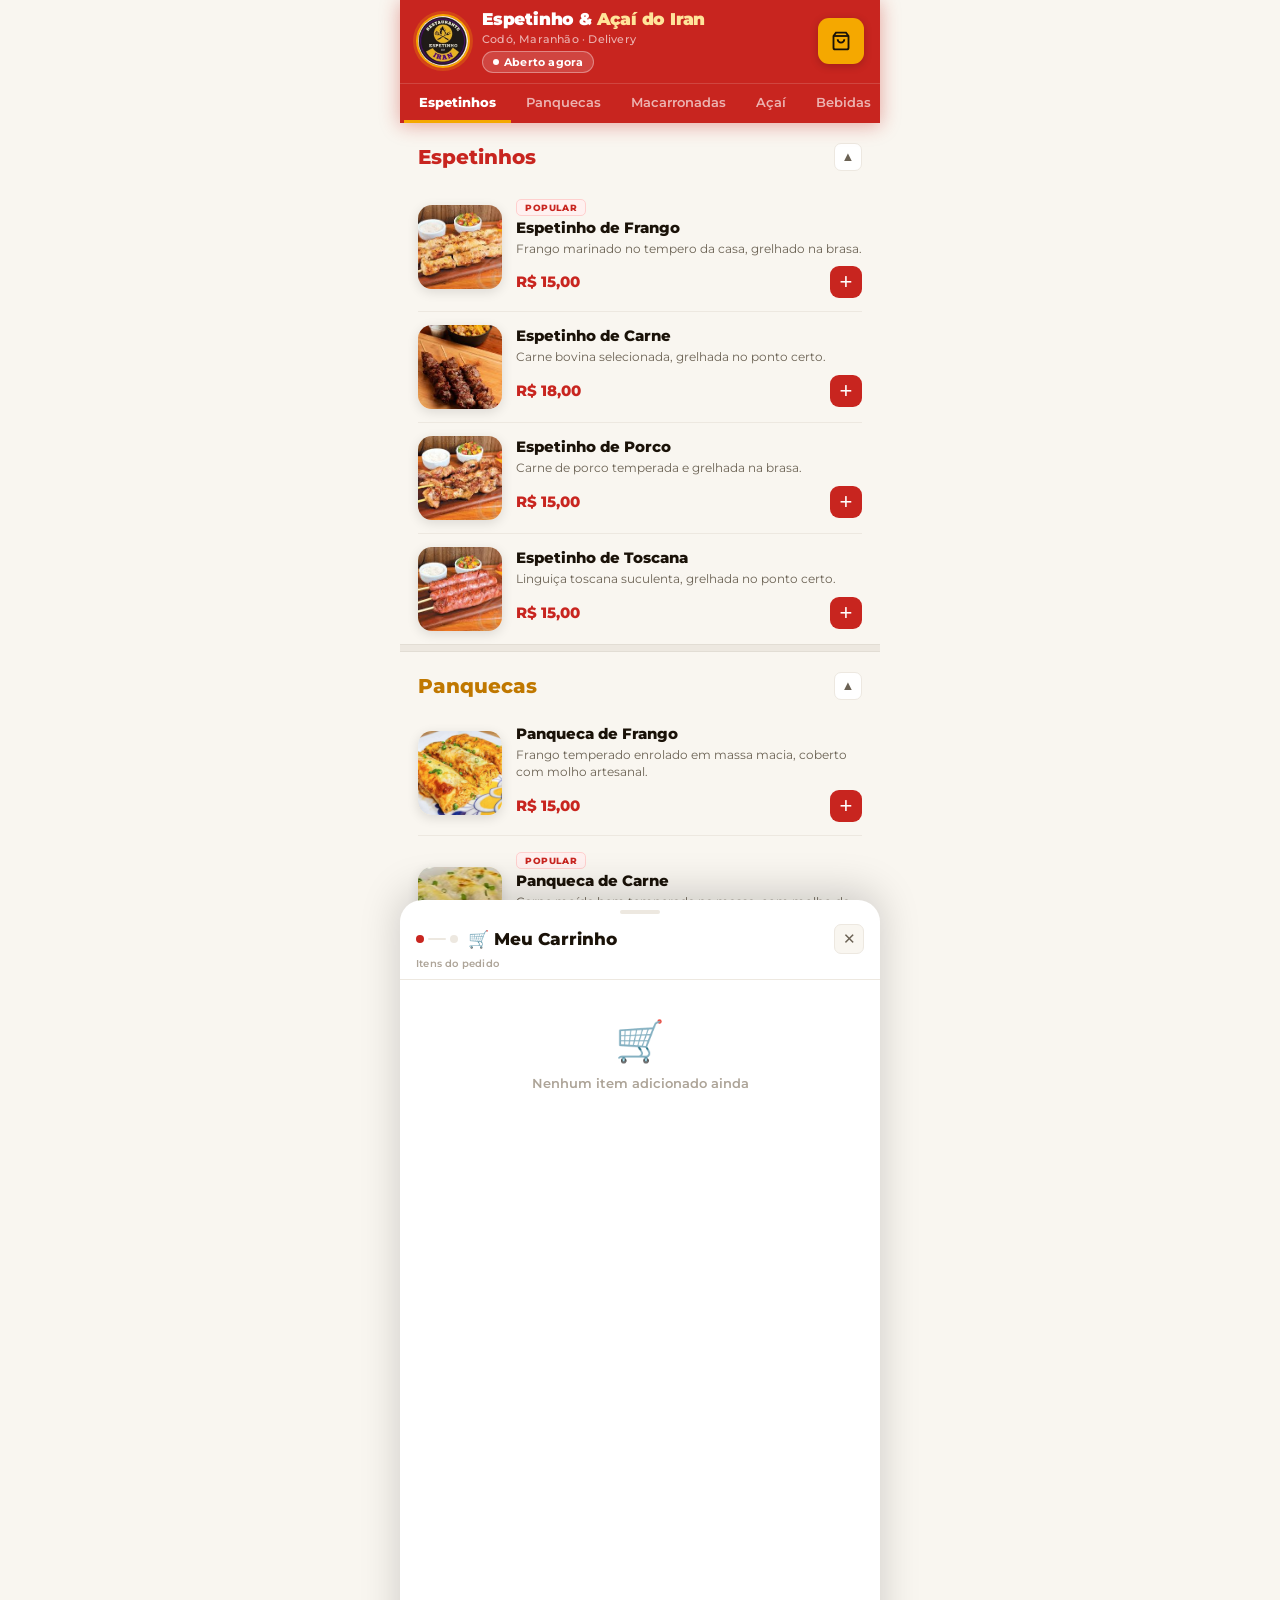
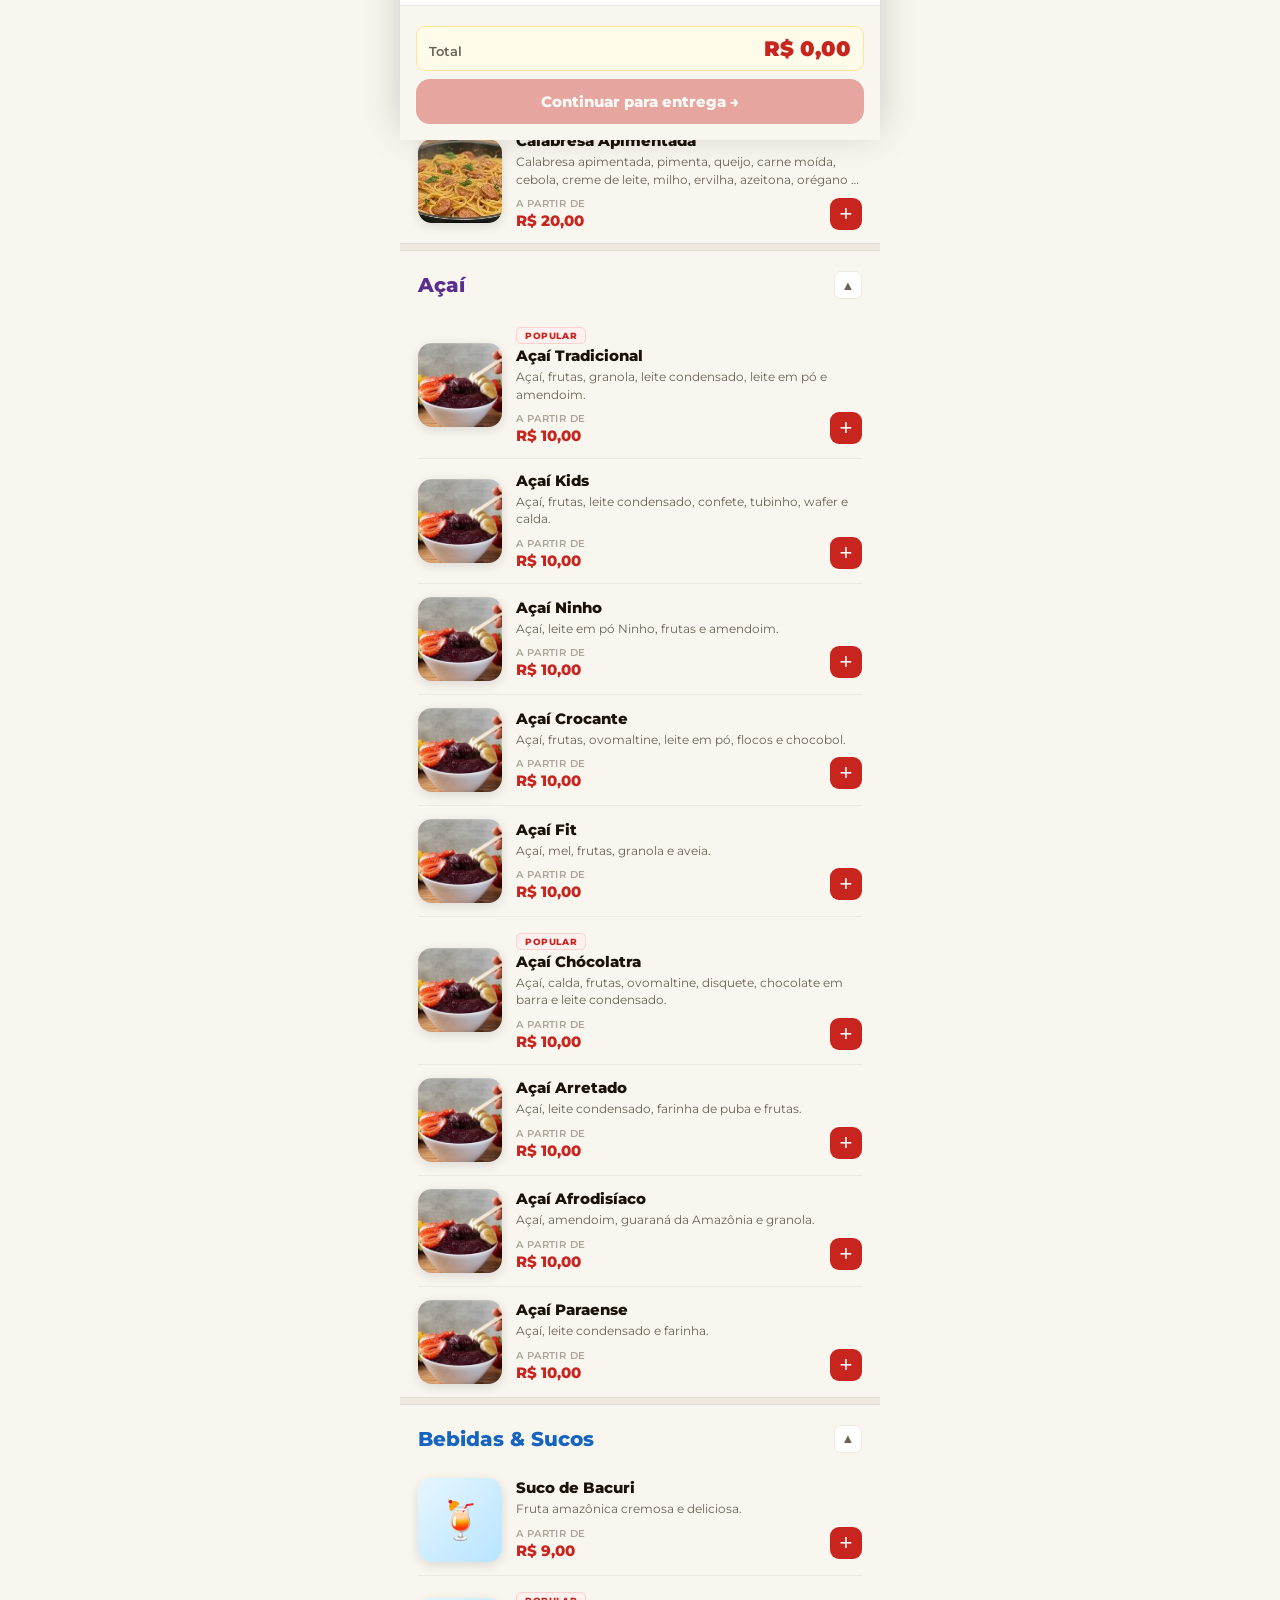
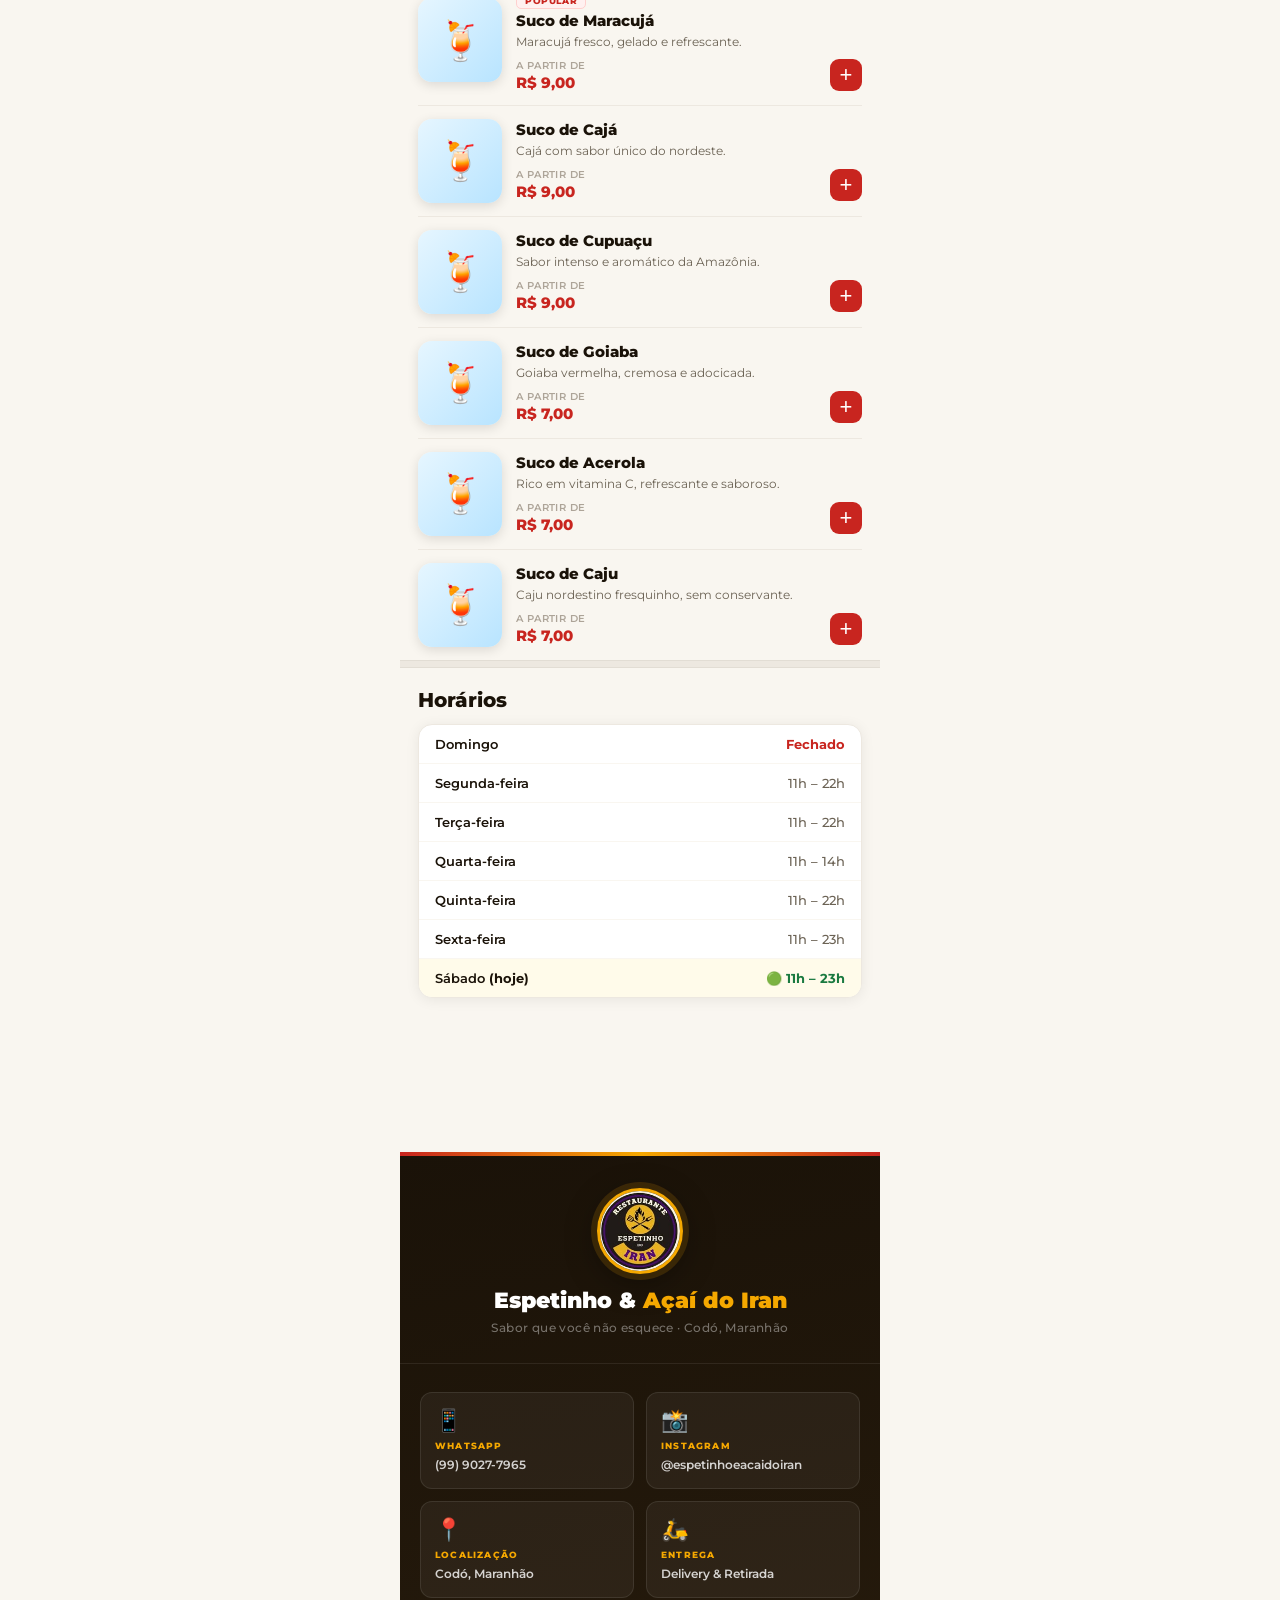
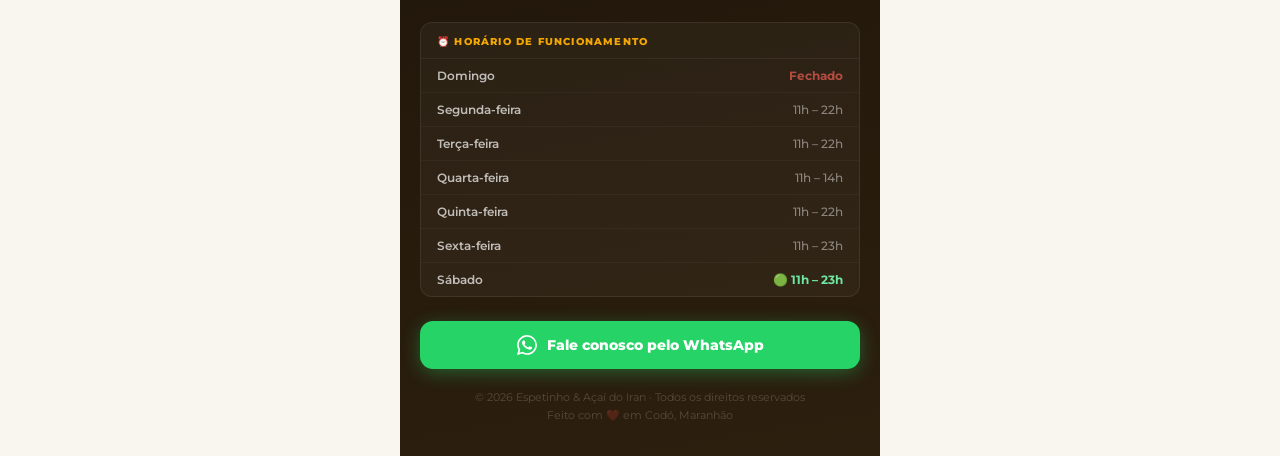
==== commit 7c6858d7: "Add files via upload" ====
--- a/index.html
+++ b/index.html
@@ -35,12 +35,12 @@
 
   <div class="cat-tabs-wrap">
     <div class="cat-tabs" id="catTabsEl">
-      <button class="cat-tab active" data-sec="sec-esp">🍢 Espetinhos</button>
-      <button class="cat-tab" data-sec="sec-panq">🫔 Panquecas</button>
-      <button class="cat-tab" data-sec="sec-mac">🍝 Macarronadas</button>
-      <button class="cat-tab" data-sec="sec-acai">🍧 Açaí</button>
-      <button class="cat-tab" data-sec="sec-beb">🍹 Bebidas</button>
-      <button class="cat-tab" data-sec="sec-horarios">🕒 Horários</button>
+      <button class="cat-tab active" data-sec="sec-esp">Espetinhos</button>
+      <button class="cat-tab" data-sec="sec-panq">Panquecas</button>
+      <button class="cat-tab" data-sec="sec-mac">Macarronadas</button>
+      <button class="cat-tab" data-sec="sec-acai">Açaí</button>
+      <button class="cat-tab" data-sec="sec-beb">Bebidas</button>
+      <button class="cat-tab" data-sec="sec-horarios">Horários</button>
     </div>
   </div>
 </header>
@@ -56,7 +56,7 @@
   <!-- ESPETINHOS -->
   <div id="sec-esp">
     <div class="section-head">
-      <div class="section-title" style="color:var(--red)">🍢 Espetinhos</div>
+      <div class="section-title" style="color:var(--red)">Espetinhos</div>
       <button class="section-toggle" onclick="toggleSection('items-esp',this)">▲</button>
     </div>
     <div class="item-list section-items" id="items-esp"></div>
@@ -67,7 +67,7 @@
   <!-- PANQUECAS -->
   <div id="sec-panq">
     <div class="section-head">
-      <div class="section-title" style="color:var(--yellow-dk)">🫔 Panquecas</div>
+      <div class="section-title" style="color:var(--yellow-dk)">Panquecas</div>
       <button class="section-toggle" onclick="toggleSection('items-panq',this)">▲</button>
     </div>
     <div class="item-list section-items" id="items-panq"></div>
@@ -78,7 +78,7 @@
   <!-- MACARRONADAS -->
   <div id="sec-mac">
     <div class="section-head">
-      <div class="section-title" style="color:var(--yellow-dk)">🍝 Macarronadas</div>
+      <div class="section-title" style="color:var(--yellow-dk)">Macarronadas</div>
       <button class="section-toggle" onclick="toggleSection('items-mac',this)">▲</button>
     </div>
     <div class="item-list section-items" id="items-mac"></div>
@@ -89,7 +89,7 @@
   <!-- AÇAÍ -->
   <div id="sec-acai">
     <div class="section-head">
-      <div class="section-title" style="color:var(--purple)">🍧 Açaí</div>
+      <div class="section-title" style="color:var(--purple)">Açaí</div>
       <button class="section-toggle" onclick="toggleSection('items-acai',this)">▲</button>
     </div>
     <div class="item-list section-items" id="items-acai"></div>
@@ -100,7 +100,7 @@
   <!-- BEBIDAS -->
   <div id="sec-beb">
     <div class="section-head">
-      <div class="section-title" style="color:#1565C0">🍹 Bebidas &amp; Sucos</div>
+      <div class="section-title" style="color:#1565C0">Bebidas &amp; Sucos</div>
       <button class="section-toggle" onclick="toggleSection('items-beb',this)">▲</button>
     </div>
     <div class="item-list section-items" id="items-beb"></div>
@@ -111,7 +111,7 @@
   <!-- HORÁRIOS -->
   <div id="sec-horarios">
     <div class="section-head">
-      <div class="section-title">🕒 Horários</div>
+      <div class="section-title">Horários</div>
     </div>
     <div class="schedule-wrap">
       <div id="scheduleRows"></div>
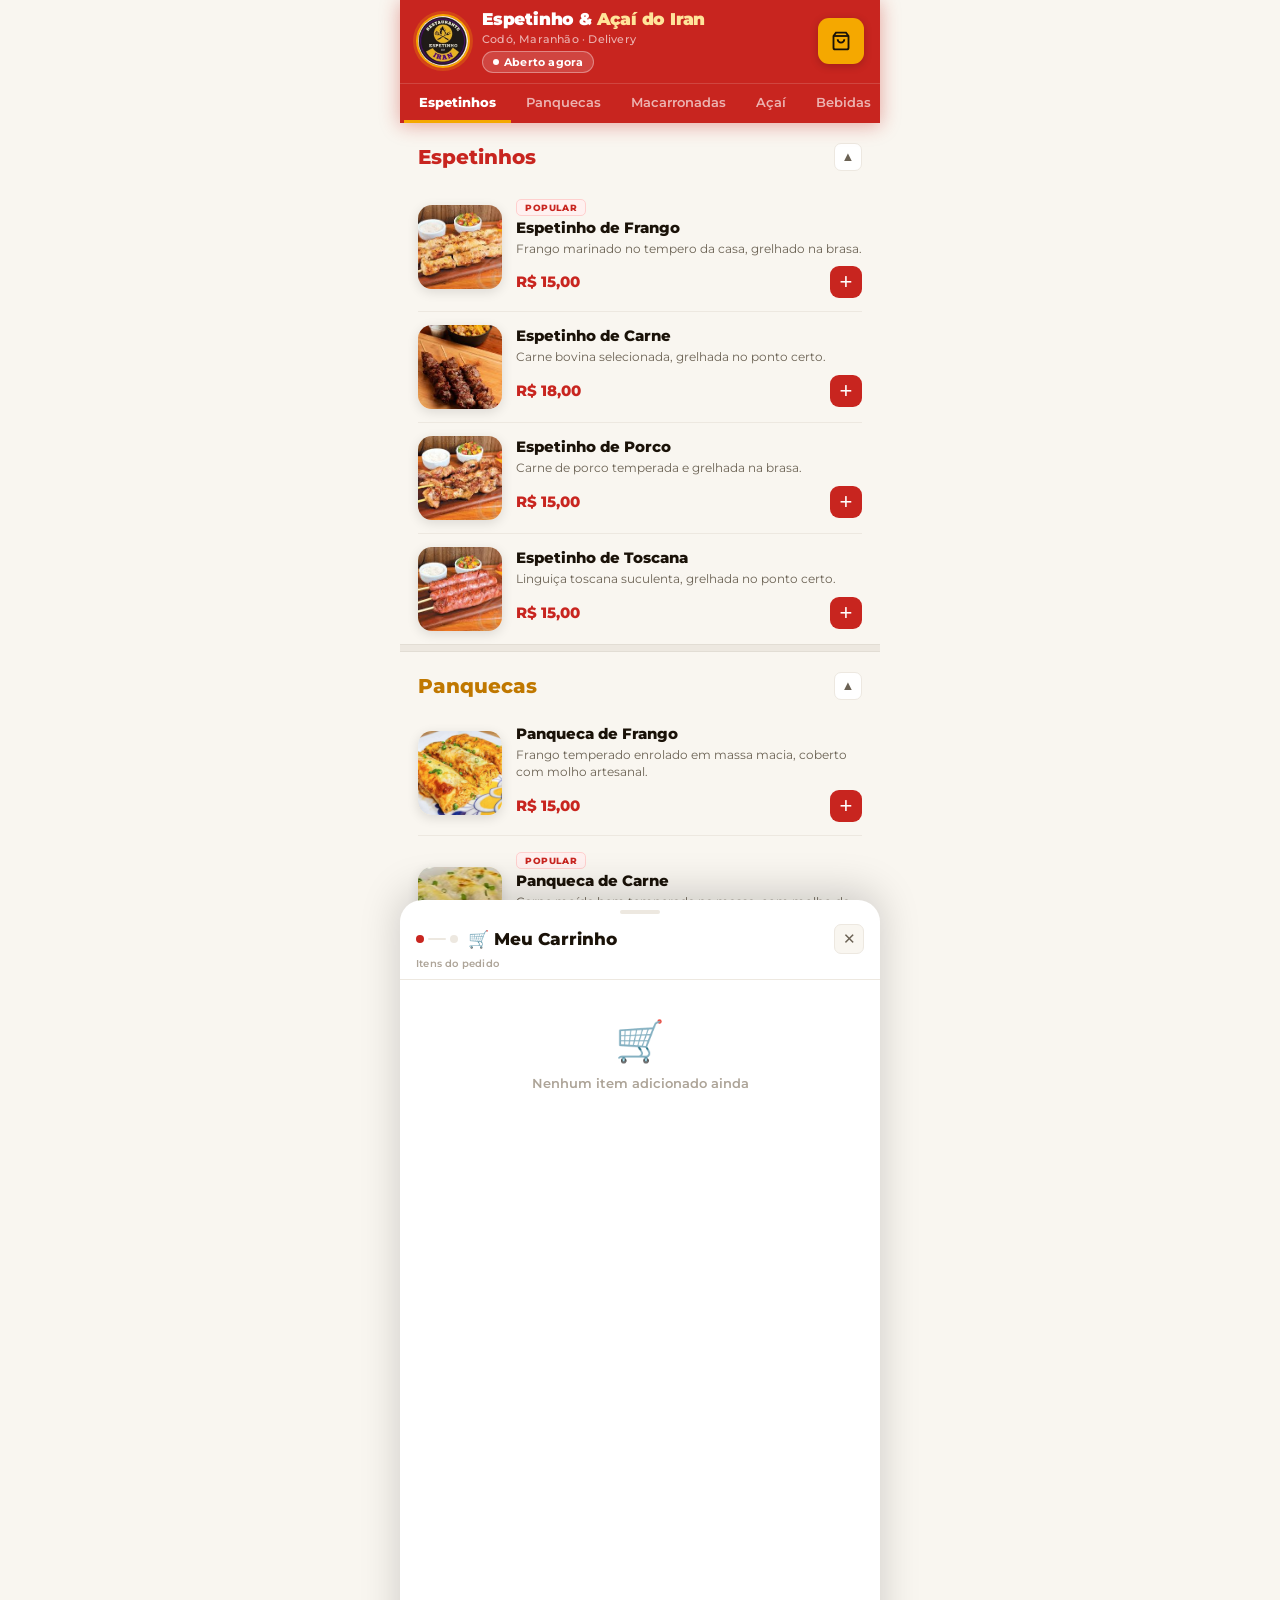
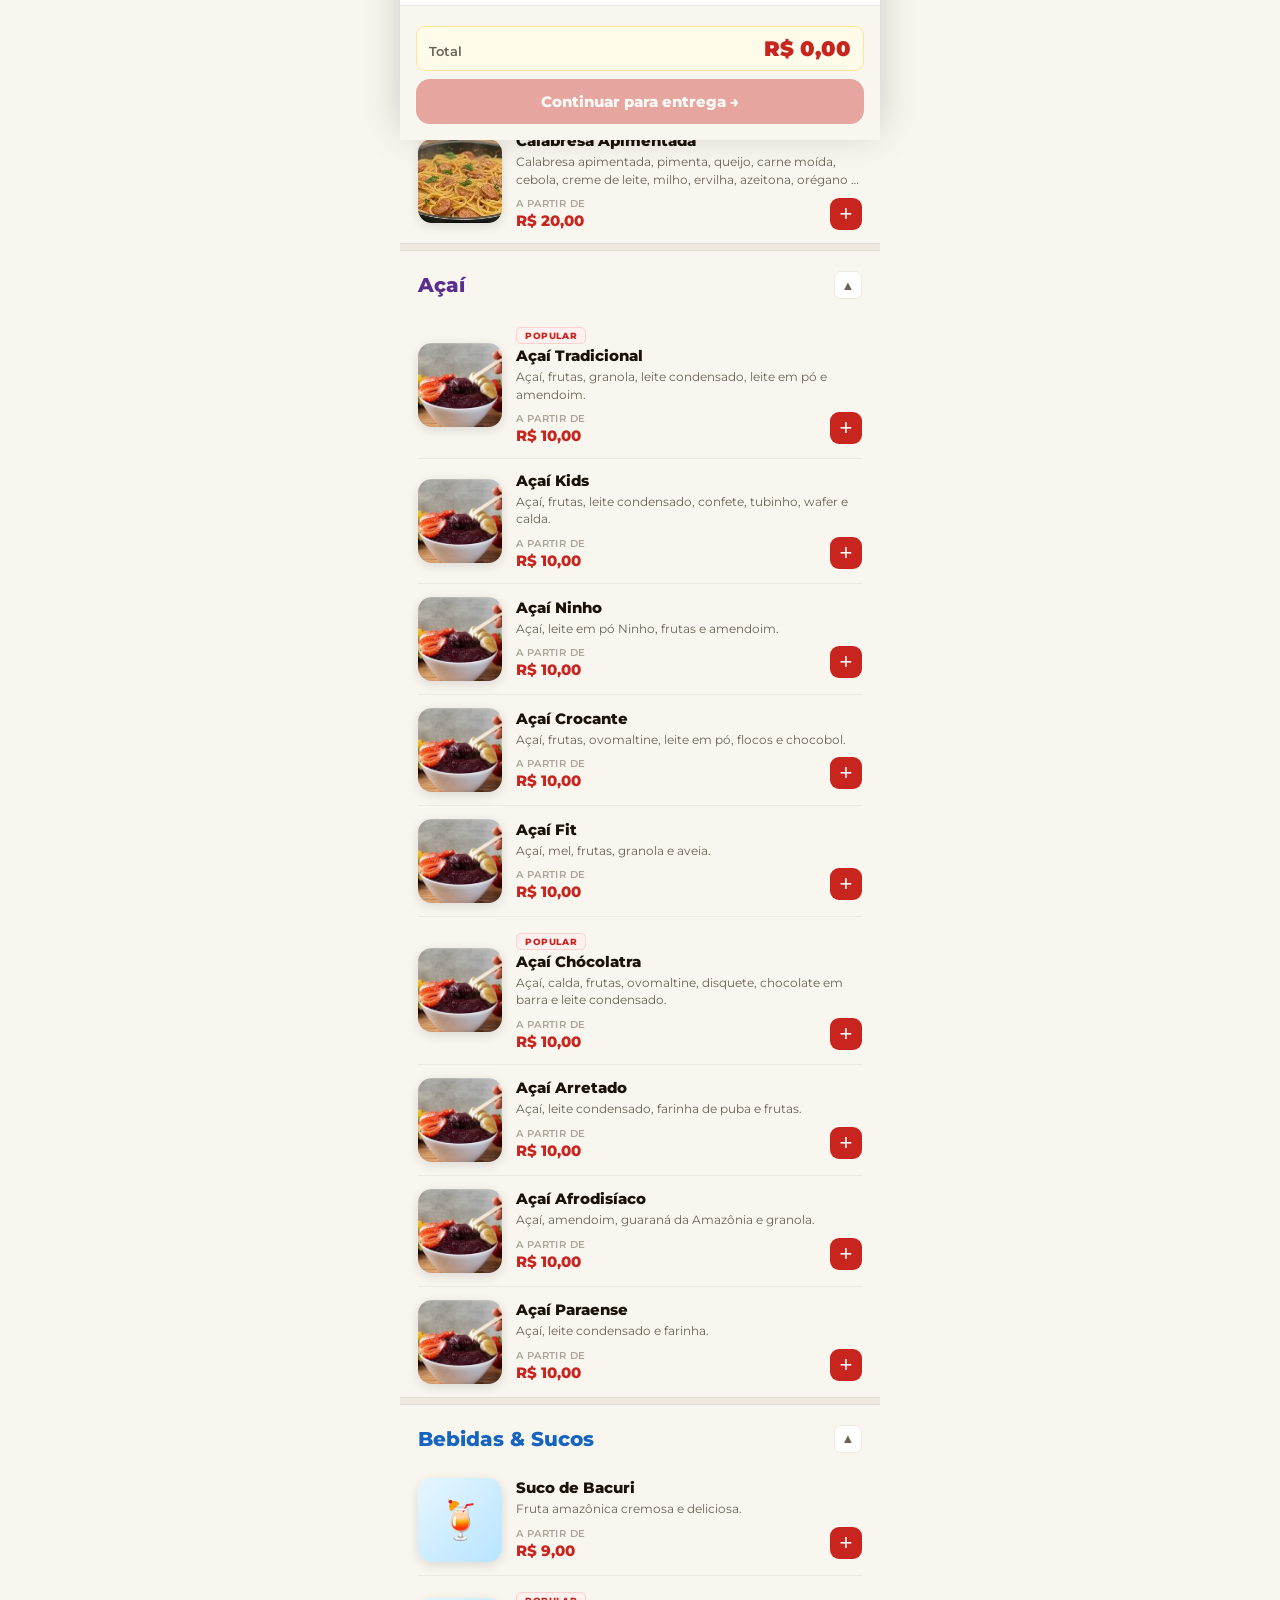
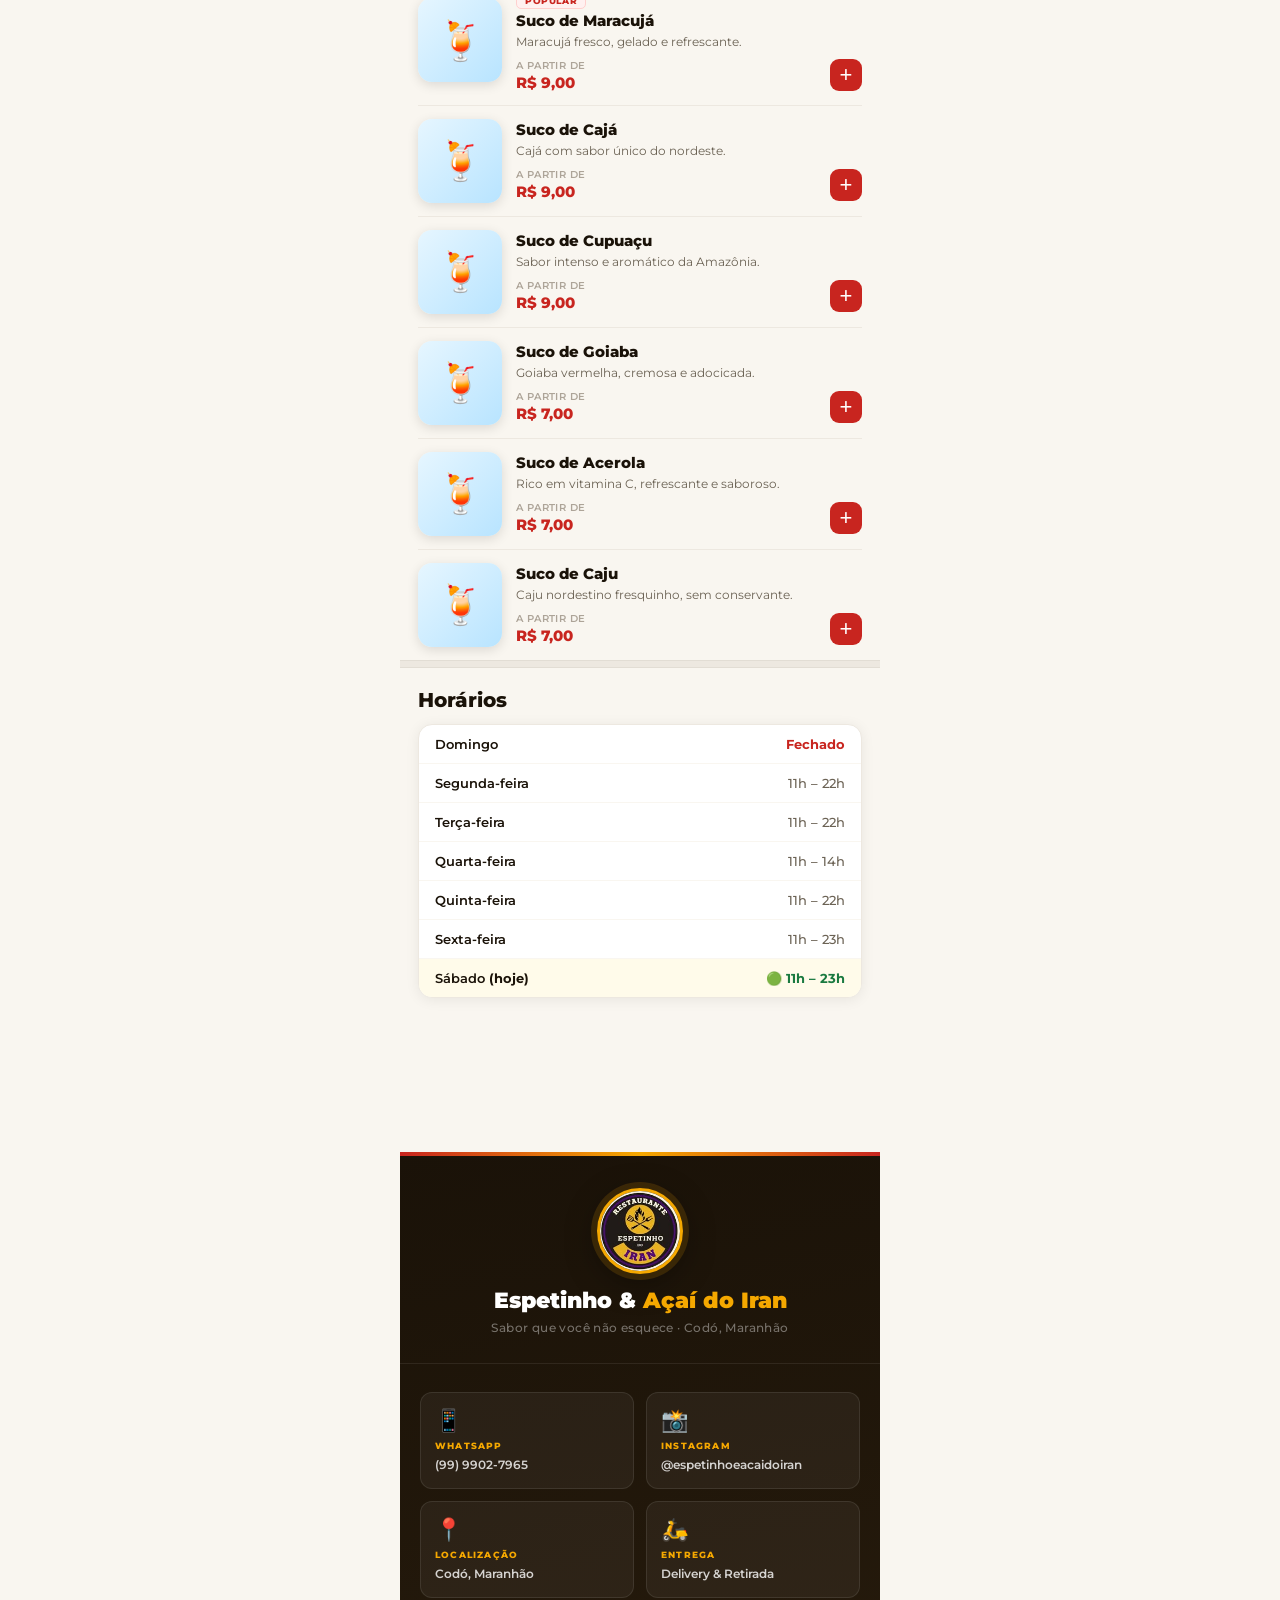
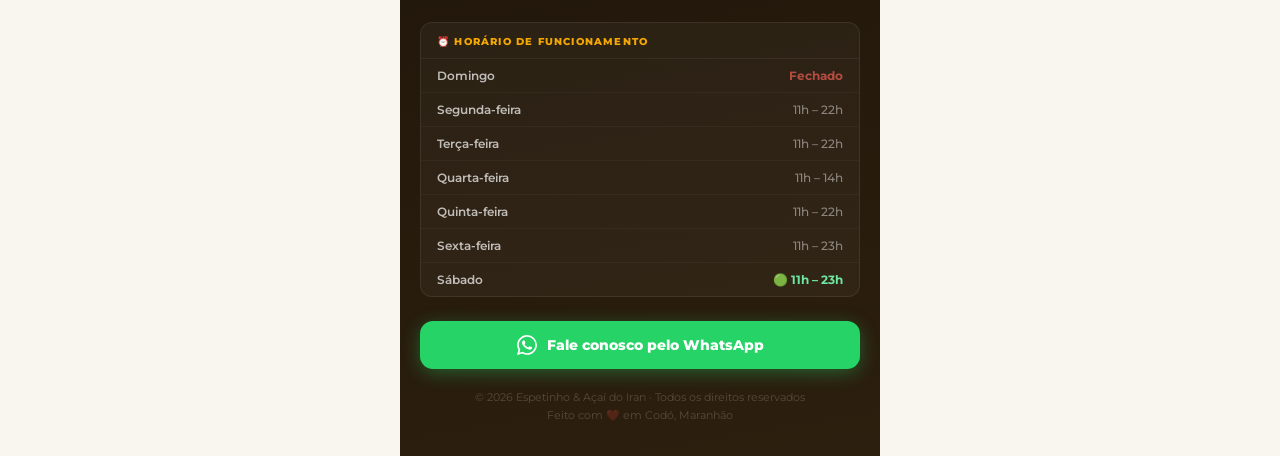
==== commit 8171011b: "Add files via upload" ====
--- a/index.html
+++ b/index.html
@@ -133,7 +133,7 @@
       <span class="footer-card-icon">📱</span>
       <span class="footer-card-label">WhatsApp</span>
       <span class="footer-card-val">
-        <a href="https://wa.me/5599027965">(99) 9027-7965</a>
+        <a href="https://wa.me/5599990279650">(99) 9902-7965</a>
       </span>
     </div>
     <div class="footer-card">
@@ -160,7 +160,7 @@
     <div id="footerSchRows"></div>
   </div>
 
-  <a href="https://wa.me/5599027965" class="footer-cta" target="_blank">
+  <a href="https://wa.me/5599990279650" class="footer-cta" target="_blank">
     <svg width="20" height="20" fill="currentColor" viewBox="0 0 24 24">
       <path d="M17.472 14.382c-.297-.149-1.758-.867-2.03-.967-.273-.099-.471-.148-.67.15-.197.297-.767.966-.94 1.164-.173.199-.347.223-.644.075-.297-.15-1.255-.463-2.39-1.475-.883-.788-1.48-1.761-1.653-2.059-.173-.297-.018-.458.13-.606.134-.133.298-.347.446-.52.149-.174.198-.298.298-.497.099-.198.05-.371-.025-.52-.075-.149-.669-1.612-.916-2.207-.242-.579-.487-.5-.669-.51-.173-.008-.371-.01-.57-.01-.198 0-.52.074-.792.372-.272.297-1.04 1.016-1.04 2.479 0 1.462 1.065 2.875 1.213 3.074.149.198 2.096 3.2 5.077 4.487.709.306 1.262.489 1.694.625.712.227 1.36.195 1.871.118.571-.085 1.758-.719 2.006-1.413.248-.694.248-1.289.173-1.413-.074-.124-.272-.198-.57-.347m-5.421 7.403h-.004a9.87 9.87 0 01-5.031-1.378l-.361-.214-3.741.982.998-3.648-.235-.374a9.86 9.86 0 01-1.51-5.26c.001-5.45 4.436-9.884 9.888-9.884 2.64 0 5.122 1.03 6.988 2.898a9.825 9.825 0 012.893 6.994c-.003 5.45-4.437 9.884-9.885 9.884m8.413-18.297A11.815 11.815 0 0012.05 0C5.495 0 .16 5.335.157 11.892c0 2.096.547 4.142 1.588 5.945L.057 24l6.305-1.654a11.882 11.882 0 005.683 1.448h.005c6.554 0 11.89-5.335 11.893-11.893a11.821 11.821 0 00-3.48-8.413z"/>
     </svg>
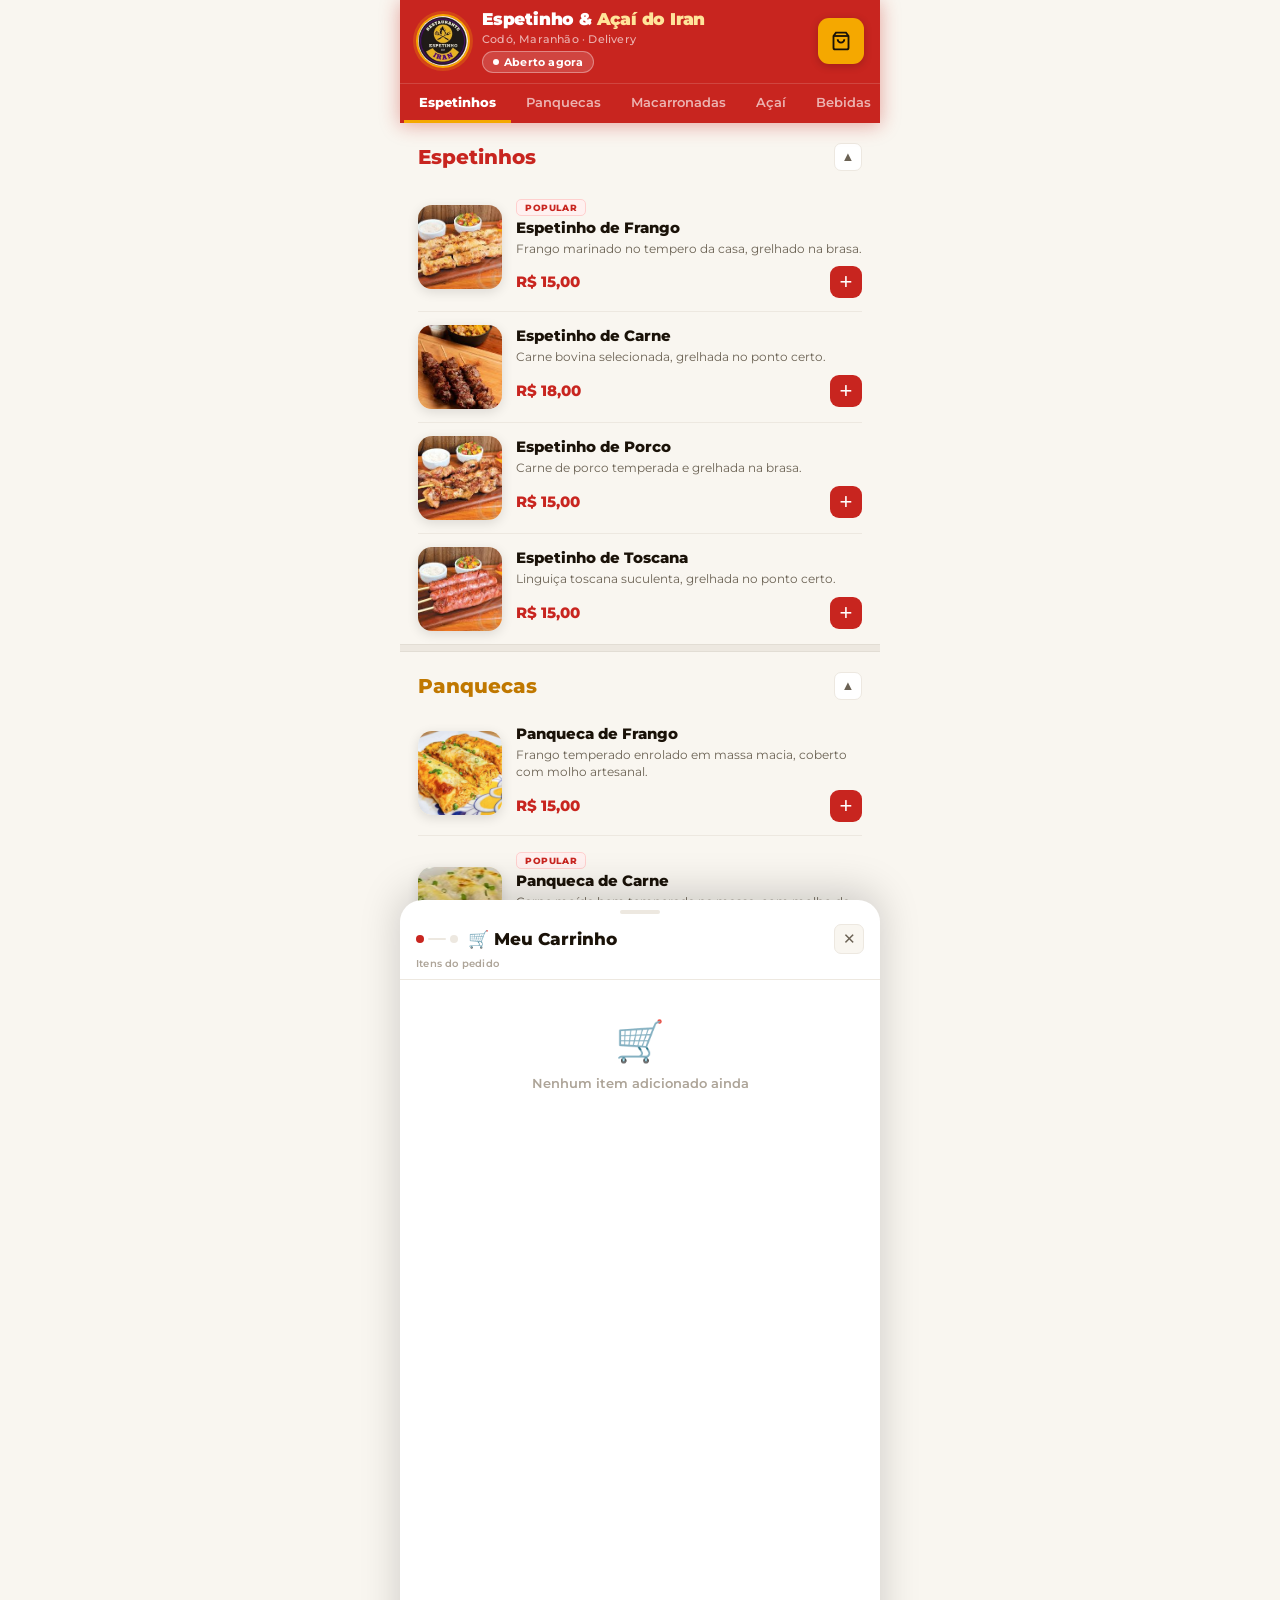
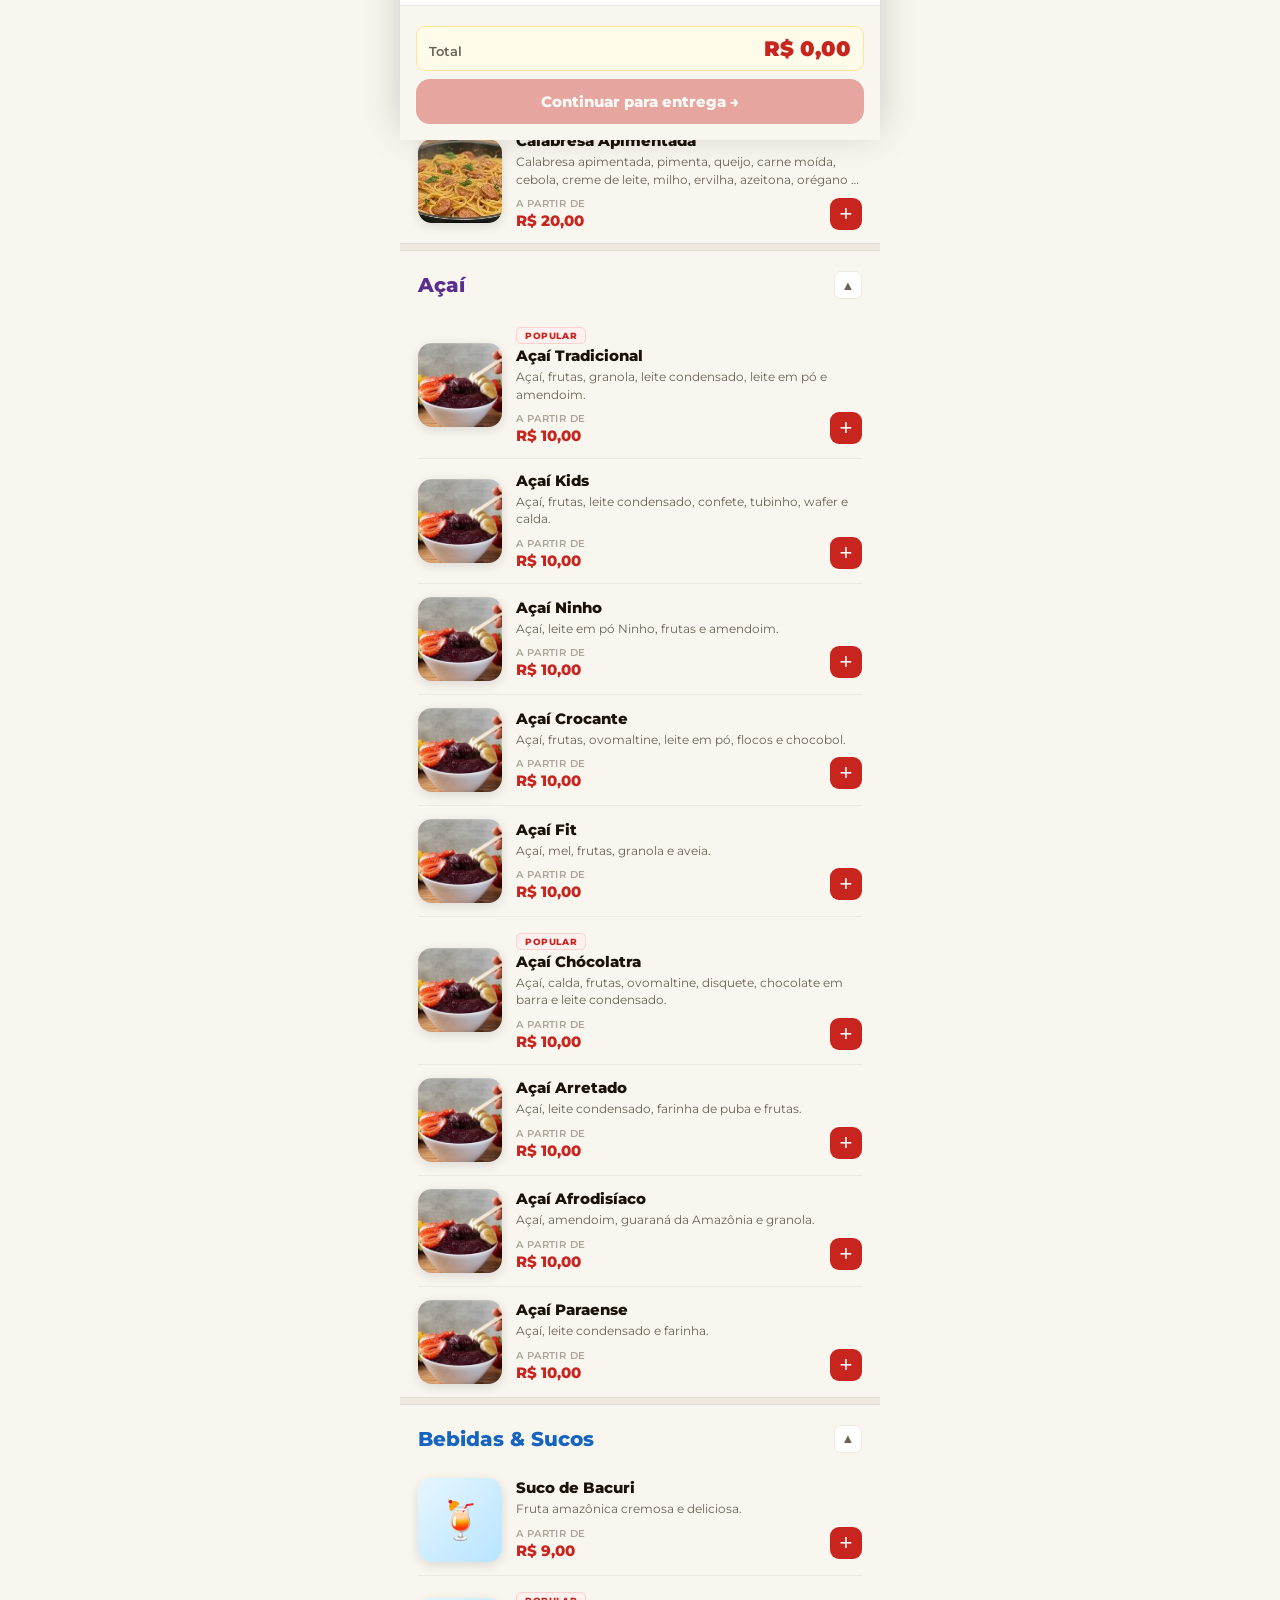
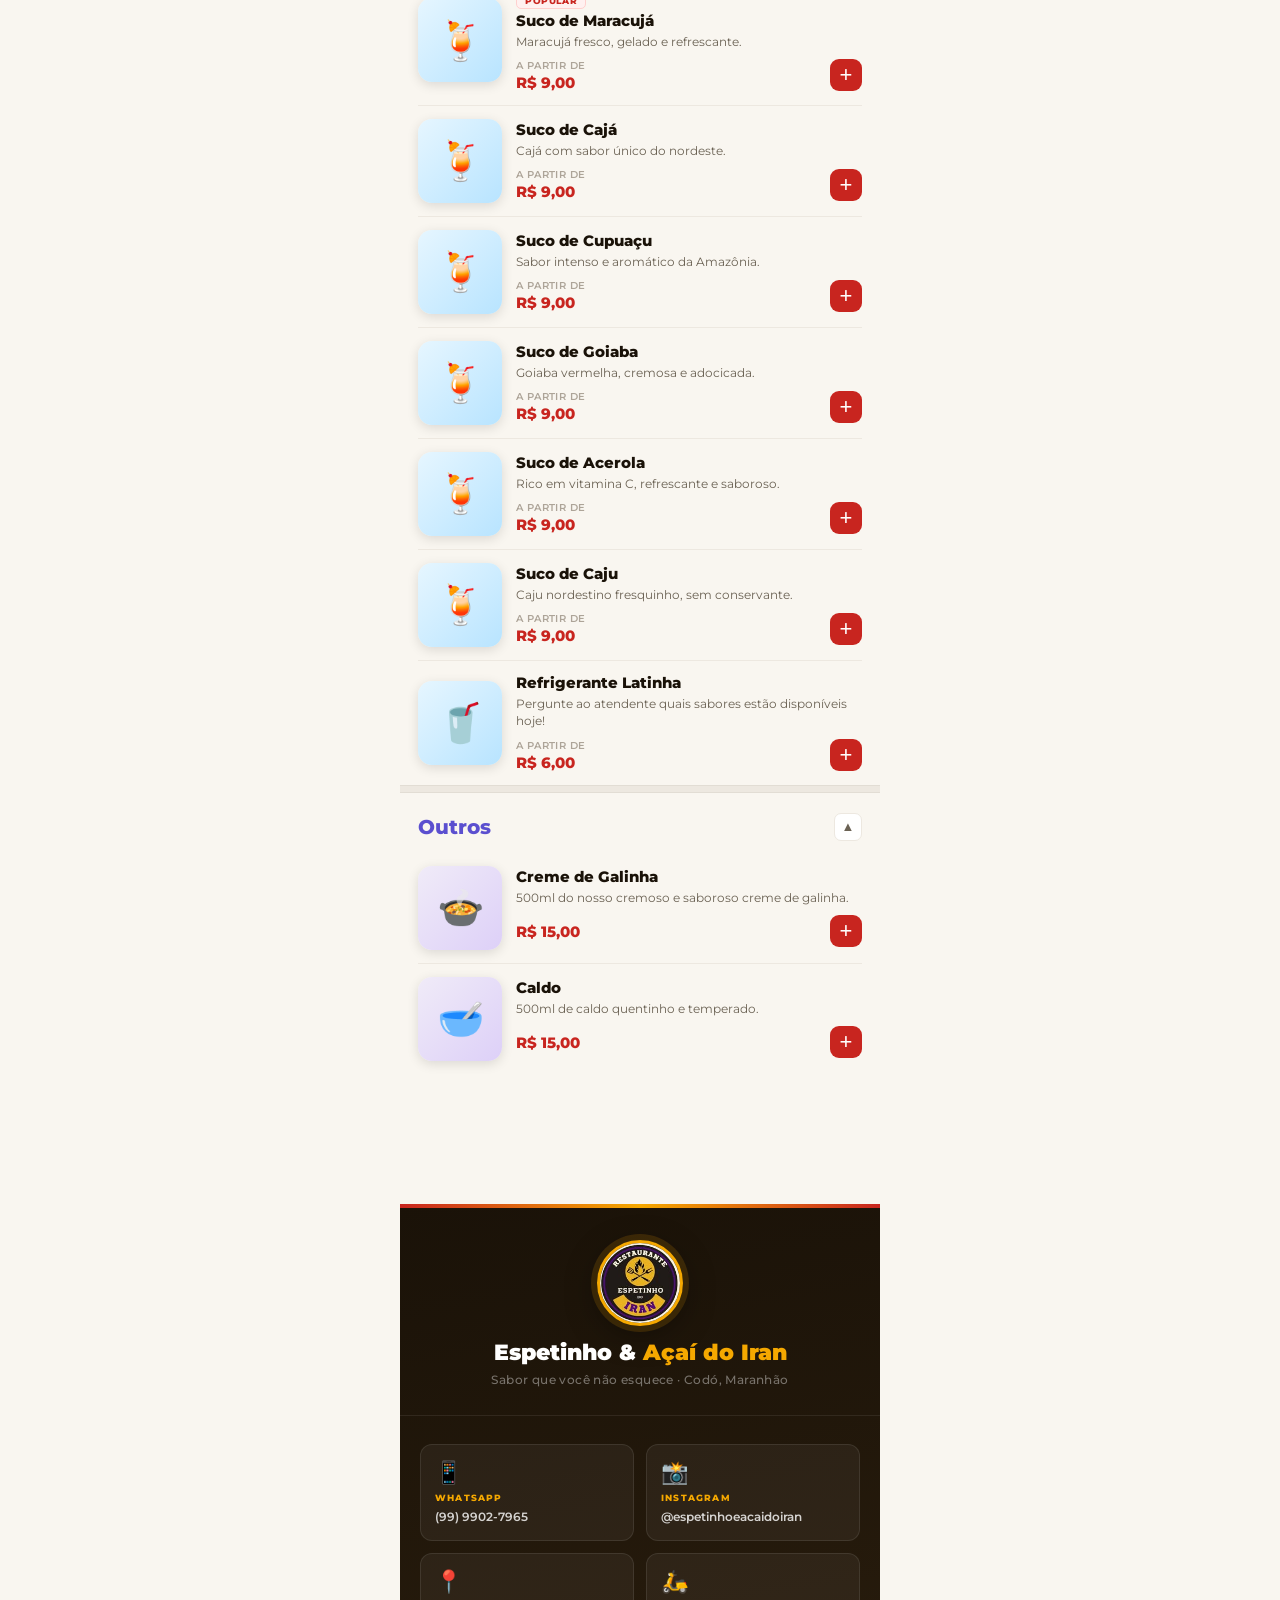
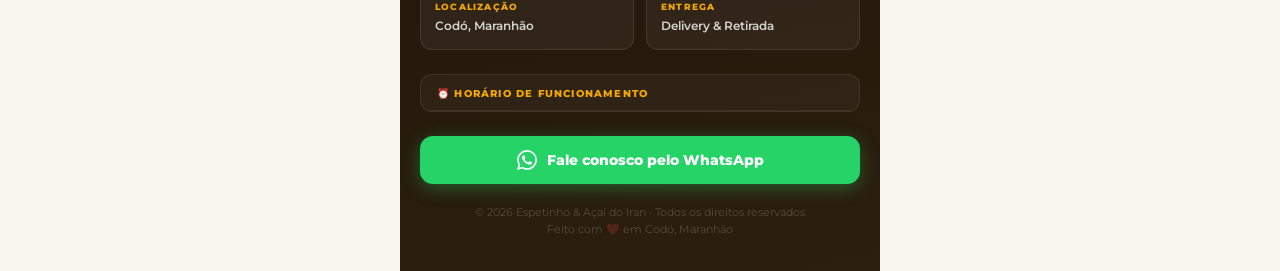
==== commit da49b774: "Add files via upload" ====
--- a/index.html
+++ b/index.html
@@ -40,7 +40,7 @@
       <button class="cat-tab" data-sec="sec-mac">Macarronadas</button>
       <button class="cat-tab" data-sec="sec-acai">Açaí</button>
       <button class="cat-tab" data-sec="sec-beb">Bebidas</button>
-      <button class="cat-tab" data-sec="sec-horarios">Horários</button>
+      <button class="cat-tab" data-sec="sec-outros">Outros</button>
     </div>
   </div>
 </header>
@@ -106,16 +106,17 @@
     <div class="item-list section-items" id="items-beb"></div>
   </div>
 
-  <div class="section-divider"></div>
-
-  <!-- HORÁRIOS -->
-  <div id="sec-horarios">
-    <div class="section-head">
-      <div class="section-title">Horários</div>
-    </div>
-    <div class="schedule-wrap">
-      <div id="scheduleRows"></div>
-    </div>
+
+
+  <div class="section-divider"></div>
+
+  <!-- OUTROS -->
+  <div id="sec-outros">
+    <div class="section-head">
+      <div class="section-title" style="color:#5B4FCF">Outros</div>
+      <button class="section-toggle" onclick="toggleSection('items-outros',this)">▲</button>
+    </div>
+    <div class="item-list section-items" id="items-outros"></div>
   </div>
 
 </main>
@@ -133,7 +134,7 @@
       <span class="footer-card-icon">📱</span>
       <span class="footer-card-label">WhatsApp</span>
       <span class="footer-card-val">
-        <a href="https://wa.me/5599990279650">(99) 9902-7965</a>
+        <a href="https://wa.me/559999027965">(99) 9902-7965</a>
       </span>
     </div>
     <div class="footer-card">
@@ -160,7 +161,7 @@
     <div id="footerSchRows"></div>
   </div>
 
-  <a href="https://wa.me/5599990279650" class="footer-cta" target="_blank">
+  <a href="https://wa.me/559999027965" class="footer-cta" target="_blank">
     <svg width="20" height="20" fill="currentColor" viewBox="0 0 24 24">
       <path d="M17.472 14.382c-.297-.149-1.758-.867-2.03-.967-.273-.099-.471-.148-.67.15-.197.297-.767.966-.94 1.164-.173.199-.347.223-.644.075-.297-.15-1.255-.463-2.39-1.475-.883-.788-1.48-1.761-1.653-2.059-.173-.297-.018-.458.13-.606.134-.133.298-.347.446-.52.149-.174.198-.298.298-.497.099-.198.05-.371-.025-.52-.075-.149-.669-1.612-.916-2.207-.242-.579-.487-.5-.669-.51-.173-.008-.371-.01-.57-.01-.198 0-.52.074-.792.372-.272.297-1.04 1.016-1.04 2.479 0 1.462 1.065 2.875 1.213 3.074.149.198 2.096 3.2 5.077 4.487.709.306 1.262.489 1.694.625.712.227 1.36.195 1.871.118.571-.085 1.758-.719 2.006-1.413.248-.694.248-1.289.173-1.413-.074-.124-.272-.198-.57-.347m-5.421 7.403h-.004a9.87 9.87 0 01-5.031-1.378l-.361-.214-3.741.982.998-3.648-.235-.374a9.86 9.86 0 01-1.51-5.26c.001-5.45 4.436-9.884 9.888-9.884 2.64 0 5.122 1.03 6.988 2.898a9.825 9.825 0 012.893 6.994c-.003 5.45-4.437 9.884-9.885 9.884m8.413-18.297A11.815 11.815 0 0012.05 0C5.495 0 .16 5.335.157 11.892c0 2.096.547 4.142 1.588 5.945L.057 24l6.305-1.654a11.882 11.882 0 005.683 1.448h.005c6.554 0 11.89-5.335 11.893-11.893a11.821 11.821 0 00-3.48-8.413z"/>
     </svg>
--- a/style.css
+++ b/style.css
@@ -812,3 +812,6 @@
 ::-webkit-scrollbar { width: 4px; }
 ::-webkit-scrollbar-track { background: transparent; }
 ::-webkit-scrollbar-thumb { background: var(--border); border-radius: 2px; }
+
+/* Outros category */
+.item-thumb.outros-bg { background: linear-gradient(135deg,#F0EBF8,#DDD0F8); }
